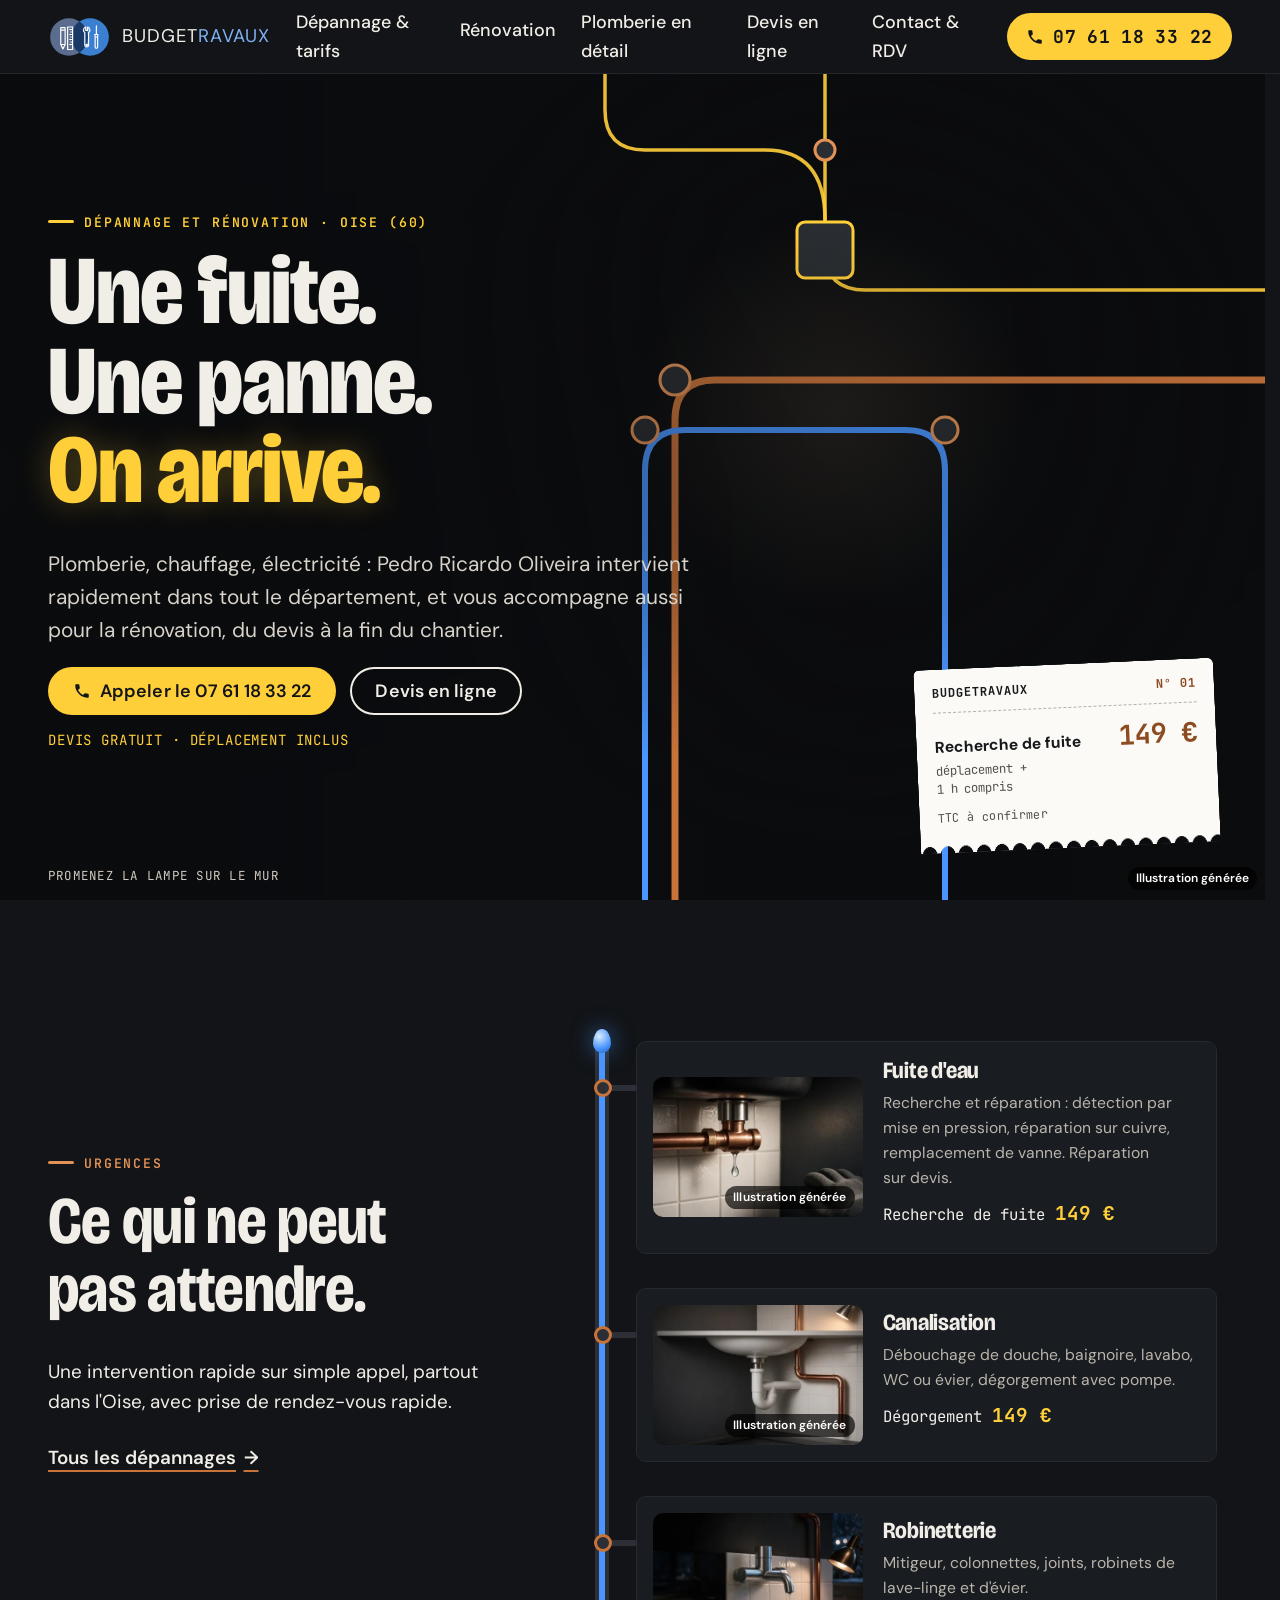
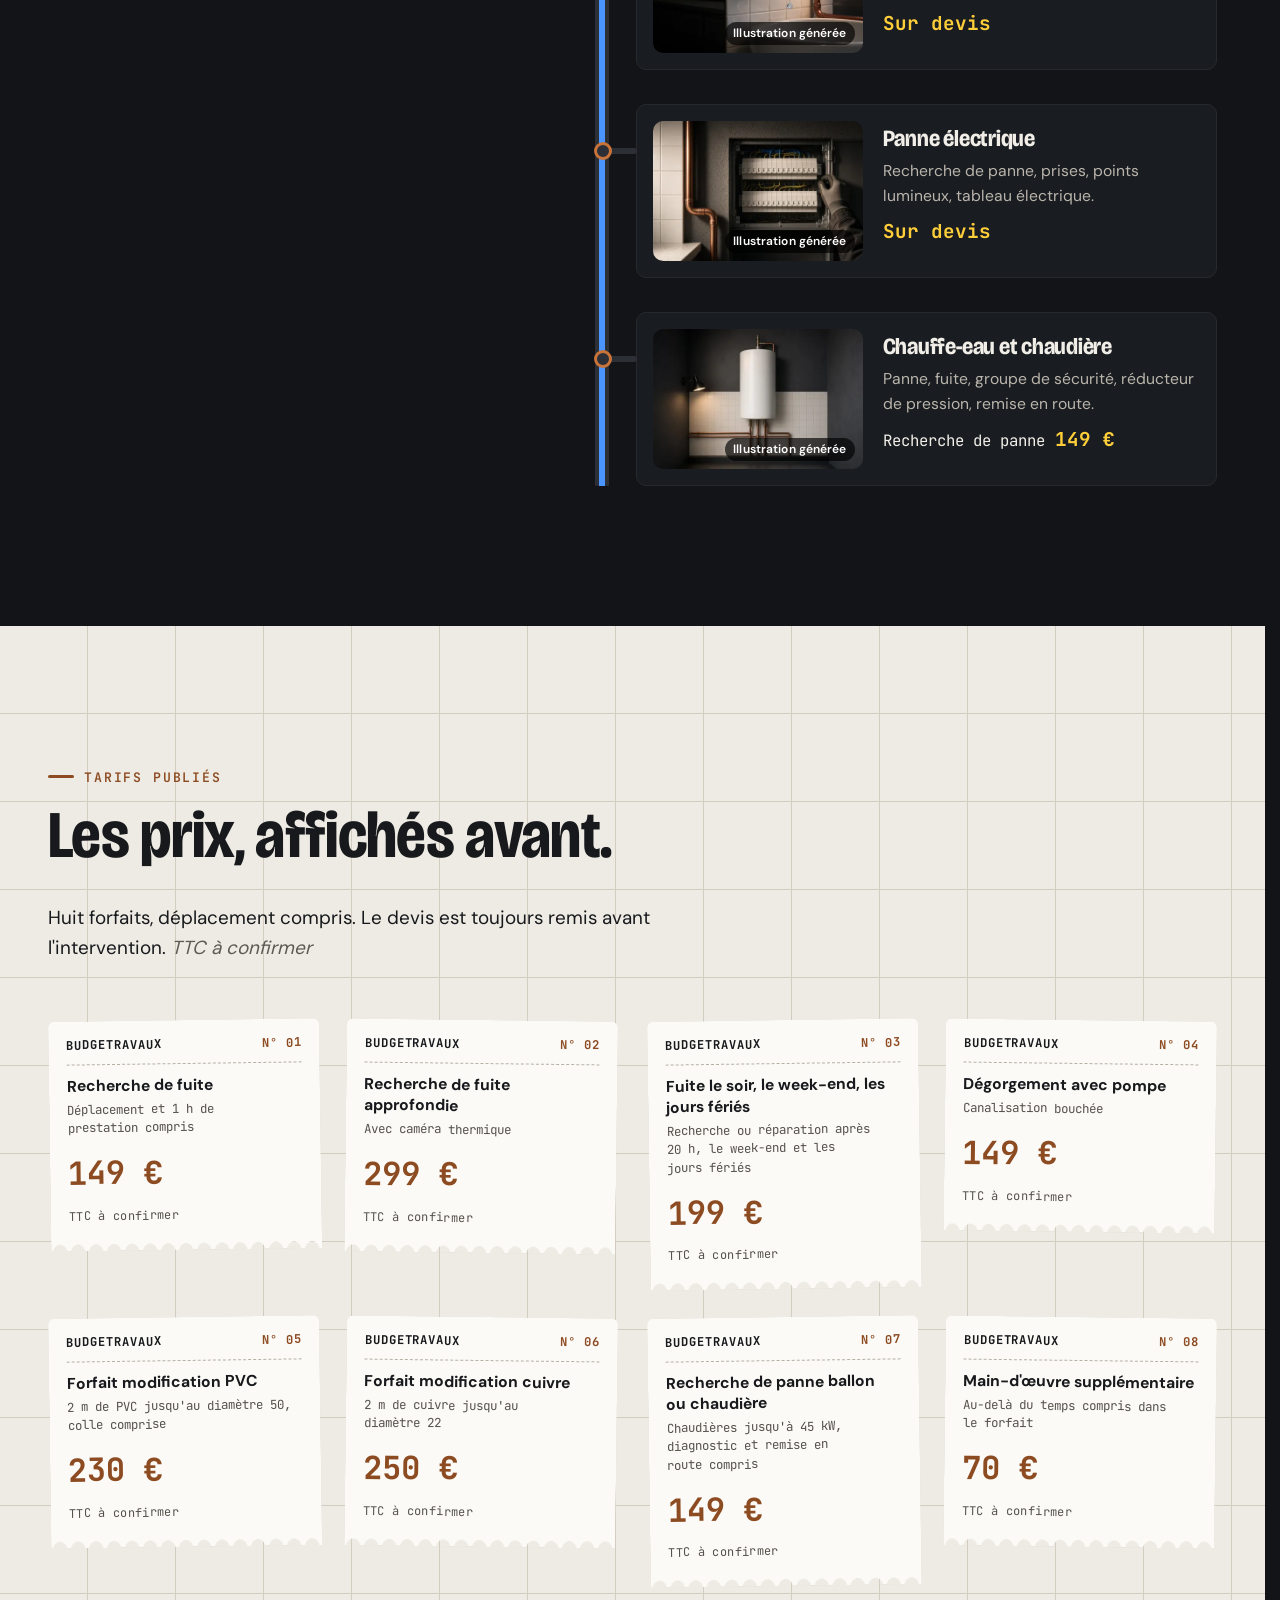
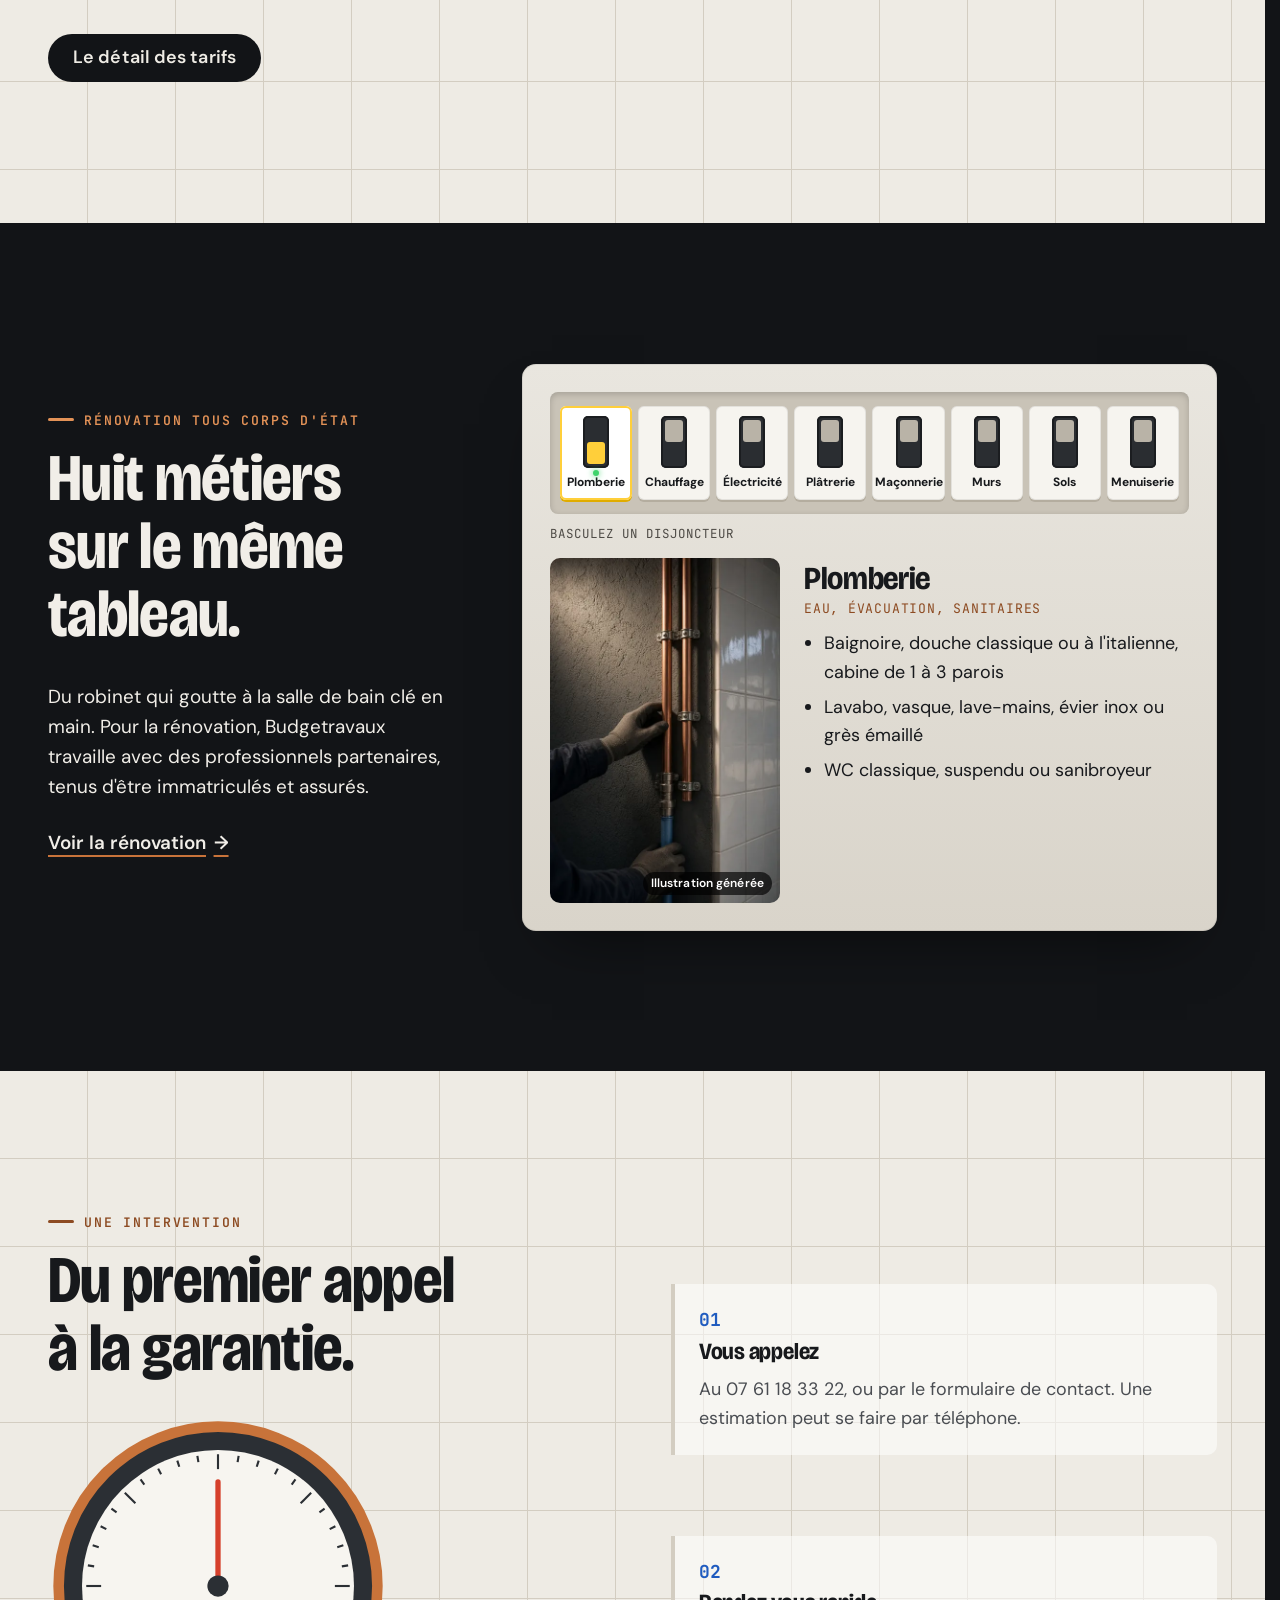
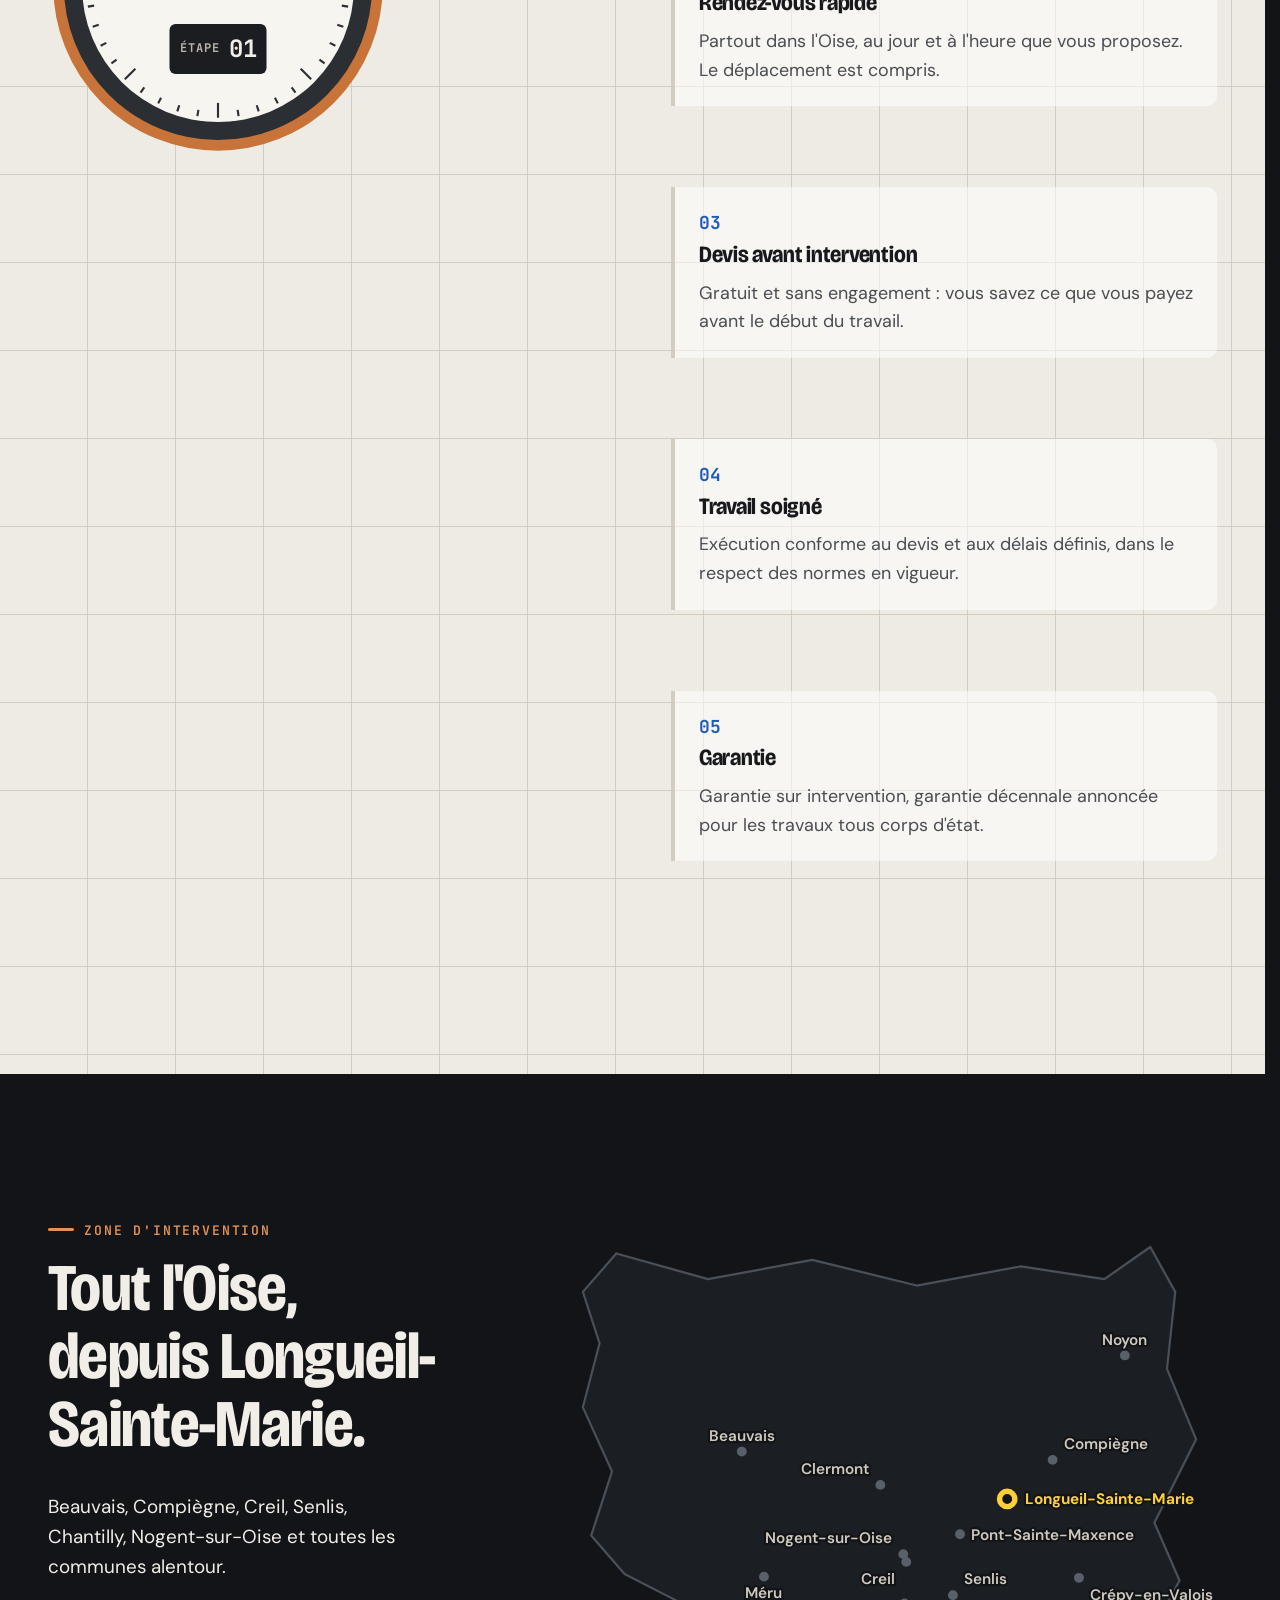
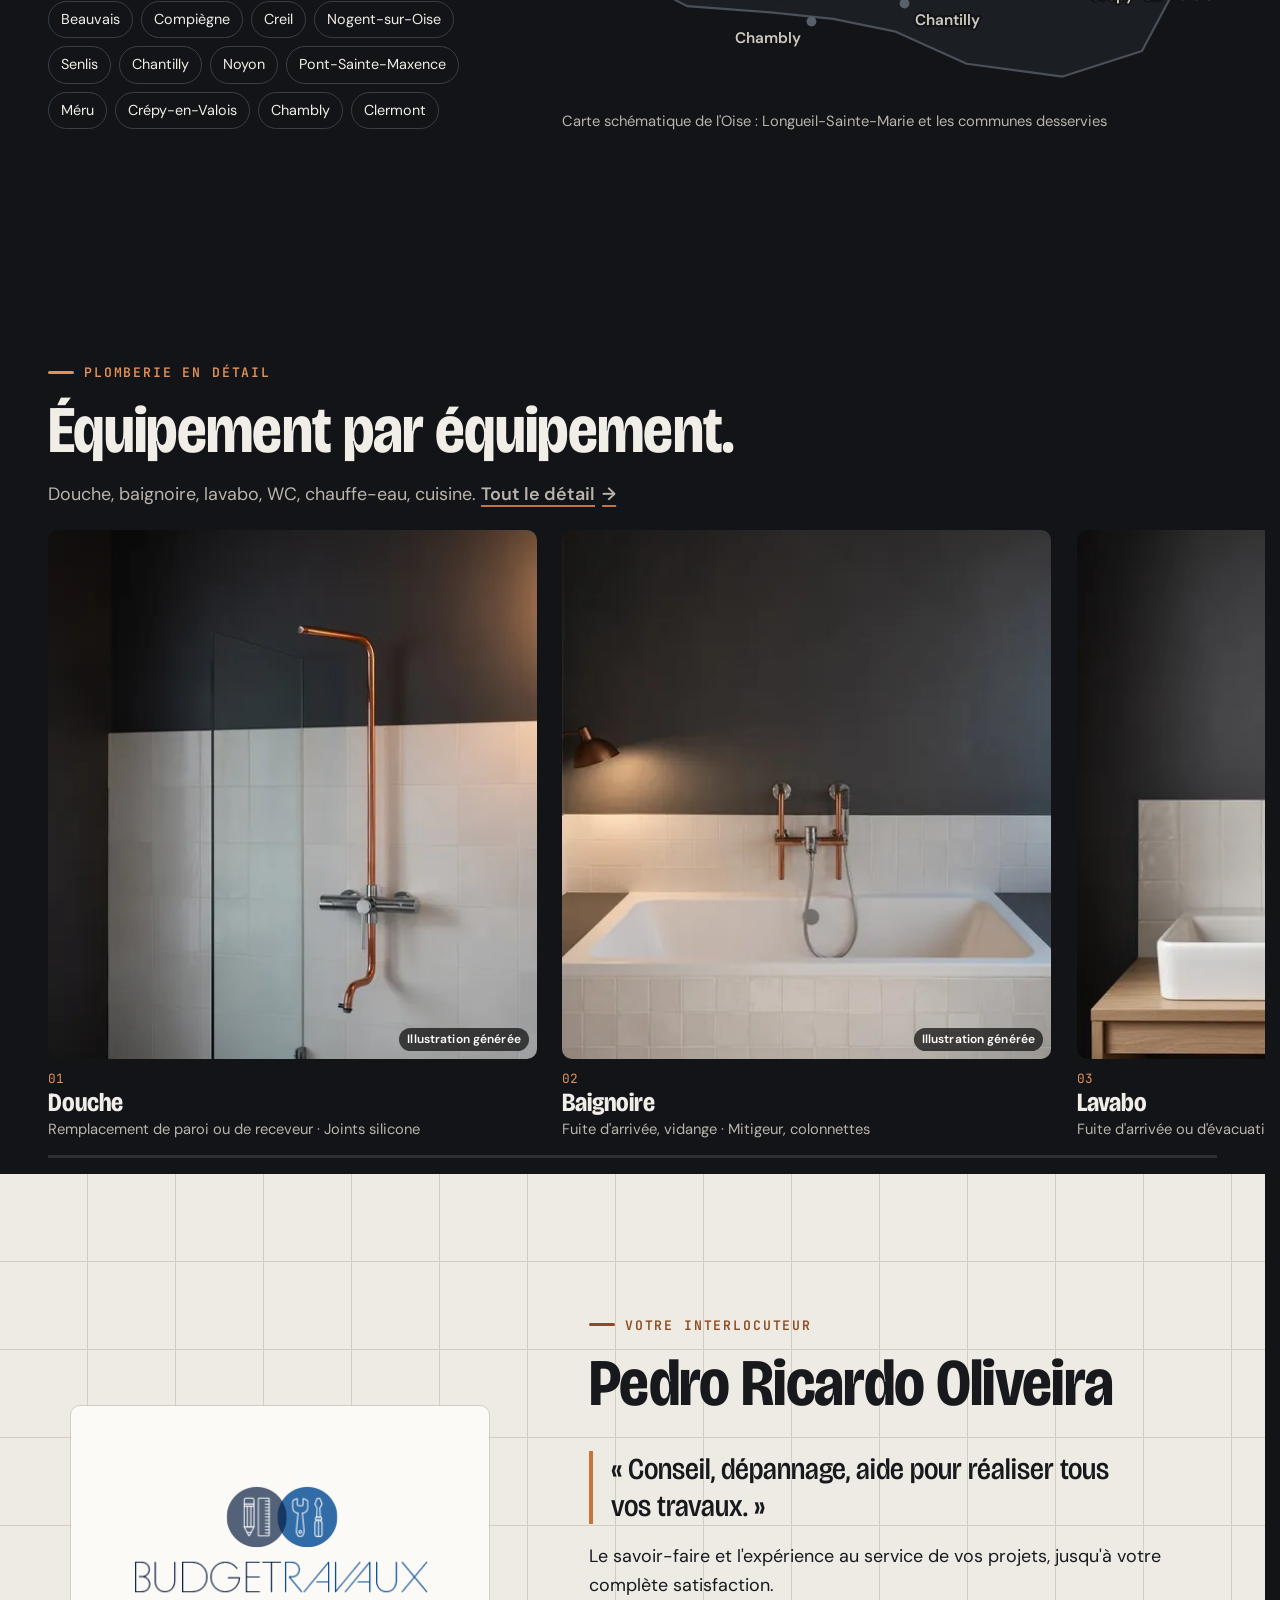
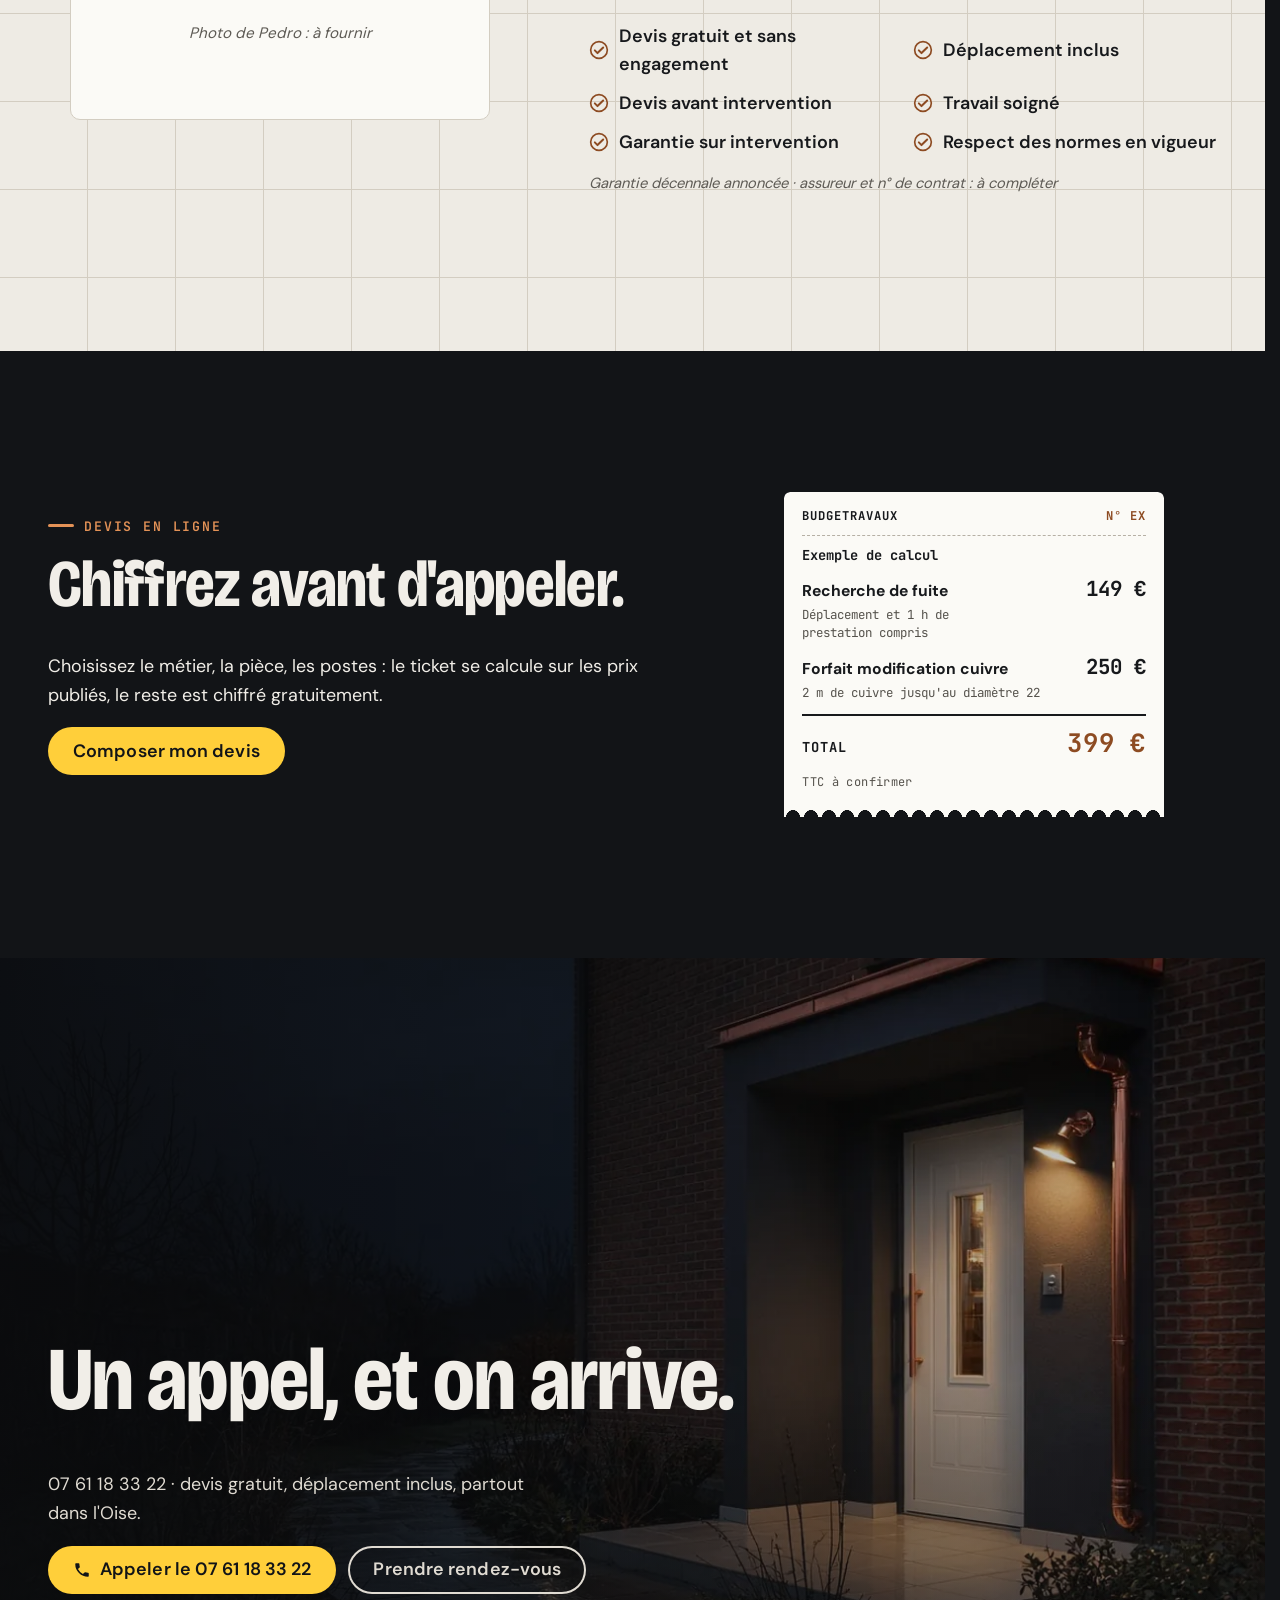
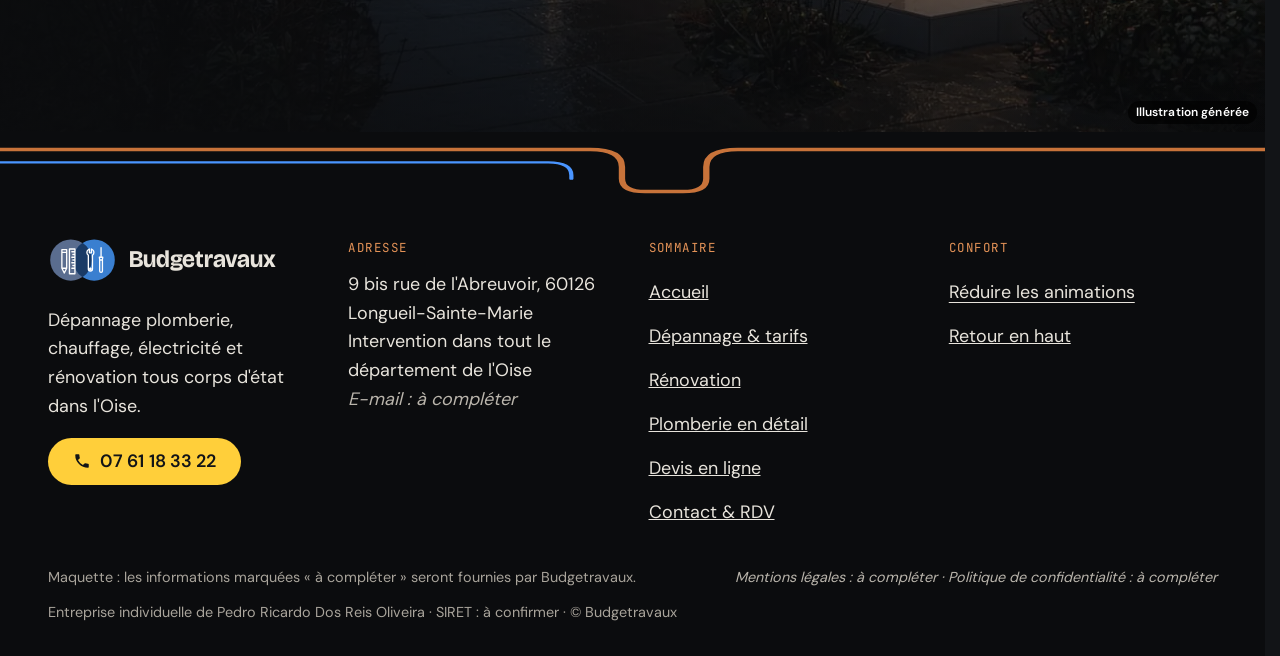
==== index.html @ 5d96eff1 "Maquette v1 Co-Authored-By: Claude Opus 5.5 <noreply@anthropic.com>  Claude-Session: https://claude." ====
<!doctype html>
<html lang="fr" data-v="1" data-curseur>
<head>
<meta charset="utf-8">
<meta name="viewport" content="width=device-width, initial-scale=1, viewport-fit=cover">
<title>Budgetravaux : dépannage plomberie et rénovation dans l&#39;Oise (60)</title>
<meta name="description" content="Fuite, panne, rénovation : Pedro Ricardo Oliveira intervient dans tout l&#39;Oise. Forfaits affichés, devis gratuit, déplacement inclus. 07 61 18 33 22.">
<meta name="robots" content="noindex, nofollow">
<link rel="canonical" href="https://budgetravaux-maquette.vercel.app/">
<style>:root{--fond:#121417;--texte:#f1eee8;--voile-fond:#0b0c0e;--ouverture-fond:#0b0c0e;--menu-fond:#121417}:root { --entete-h: 72px; --barres-h: 0px; } html { background: var(--fond); color: var(--texte); scrollbar-gutter: stable; } body { margin: 0; background: var(--fond); } html.js:not(.calme):not(.secours):not([data-arrivee="retour"]) [data-anime] { opacity: 0; } html.js:not(.calme):not(.secours):not([data-arrivee="retour"]) [data-anime].vu { opacity: 1; } [data-voile] { position: fixed; inset: 0; z-index: 900; background: var(--voile-fond); transform: translateY(100%); visibility: hidden; pointer-events: none; } html[data-arrivee="voile"]:not(.voile-leve):not(.calme):not(.secours) [data-voile] { transform: none; visibility: visible; } html.calme [data-voile], html.secours [data-voile] { visibility: hidden !important; } .ouverture-panneau { position: fixed; inset: 0; z-index: 850; display: none; place-content: center; justify-items: center; background: var(--ouverture-fond, var(--voile-fond)); color: var(--fond); text-align: center; } html.js[data-arrivee="intro"]:not(.calme):not(.secours):not(.intro-finie) .ouverture-panneau { display: grid; } html.defilement-bloque, html.defilement-bloque body, html.js[data-arrivee="intro"]:not(.calme):not(.secours):not(.intro-finie), html.js[data-arrivee="intro"]:not(.calme):not(.secours):not(.intro-finie) body, html[data-arrivee="voile"]:not(.voile-leve):not(.calme):not(.secours), html[data-arrivee="voile"]:not(.voile-leve):not(.calme):not(.secours) body { overflow: hidden; } html.js[data-arrivee="intro"]:not(.calme):not(.secours):not(.intro-finie) { background-color: var(--ouverture-fond, var(--voile-fond)); } html[data-arrivee="voile"]:not(.voile-leve):not(.calme):not(.secours) { background-color: var(--voile-fond); }</style>
<script>(function () {
var d = document.documentElement, ss = null, ls = null;
try { ss = window.sessionStorage; ls = window.localStorage; } catch (e) {}
d.classList.add('js');
var calme = false;
try { calme = !!ls && ls.getItem('socle:calme') === 'oui'; } catch (e) {}
if (!calme && window.matchMedia && matchMedia('(prefers-reduced-motion: reduce)').matches) calme = true;
if (calme) d.classList.add('calme');
var nav = performance.getEntriesByType ? performance.getEntriesByType('navigation')[0] : null;
var type = nav ? nav.type : 'navigate';
var depart = null;
try { depart = JSON.parse(ss.getItem('socle:depart') || 'null'); ss.removeItem('socle:depart'); } catch (e) {}
if (depart && !(Date.now() - depart.t < 15000)) depart = null;
var retourSection = false;
try { retourSection = !!ss.getItem('socle:calme-retour'); } catch (e) {}
var mode = type === 'back_forward' || retourSection ? 'retour' : type === 'reload' ? 'intro' : depart ? 'voile' : 'intro';
d.setAttribute('data-arrivee', mode);
if (mode === 'voile' && depart.couleur) d.style.setProperty('--voile-fond', depart.couleur);
if (type === 'reload' && 'scrollRestoration' in history) {
if (!retourSection) history.scrollRestoration = 'manual';
}
try {
var choisie = ls && ls.getItem('socle:langue');
var langue = (d.lang || '').slice(0, 2);
if (choisie && choisie !== langue && type === 'navigate' && !depart) {
var alt = document.querySelector('link[rel="alternate"][hreflang="' + choisie + '"]');
if (alt) location.replace(new URL(alt.href).pathname + location.search + location.hash);
}
} catch (e) {}
setTimeout(function () { if (!d.classList.contains('demarre')) d.classList.add('secours'); }, 2000);
})();</script>
<link rel="preload" href="/assets/polices/bricolage.woff2" as="font" type="font/woff2" crossorigin>
<link rel="preload" href="/assets/polices/dm-sans.woff2" as="font" type="font/woff2" crossorigin>
<link rel="stylesheet" href="/assets/css/socle.css?v=1">
<link rel="stylesheet" href="/assets/css/site.css?v=1">
<link rel="modulepreload" href="/assets/js/site.js?v=1">
<link rel="modulepreload" href="/assets/js/socle/index.js?v=1">
<script src="/assets/vendor/gsap.min.js" defer></script>
<script src="/assets/vendor/ScrollTrigger.min.js" defer></script>
<script src="/assets/vendor/SplitText.min.js" defer></script>
<script type="module" src="/assets/js/site.js?v=1"></script>
<meta name="theme-color" content="#121417">
<link rel="icon" href="/assets/images/favicon.svg" type="image/svg+xml">
<link rel="apple-touch-icon" href="/assets/images/apple-touch-icon.png">
<meta property="og:type" content="website">
<meta property="og:site_name" content="Budgetravaux">
<meta property="og:locale" content="fr_FR">
<meta property="og:title" content="Budgetravaux : dépannage plomberie et rénovation dans l&#39;Oise (60)">
<meta property="og:description" content="Fuite, panne, rénovation : Pedro Ricardo Oliveira intervient dans tout l&#39;Oise. Forfaits affichés, devis gratuit, déplacement inclus. 07 61 18 33 22.">
<meta property="og:url" content="https://budgetravaux-maquette.vercel.app/">
<meta property="og:image" content="https://budgetravaux-maquette.vercel.app/assets/partage/accueil-fr.jpg">
<meta property="og:image:width" content="1200">
<meta property="og:image:height" content="630">
<meta property="og:image:alt" content="Budgetravaux : une fuite, une panne, on arrive. Oise (60).">
<meta name="twitter:card" content="summary_large_image">
<script type="application/ld+json">{"@context":"https://schema.org","@type":"Plumber","name":"Budgetravaux","url":"https://budgetravaux-maquette.vercel.app/","telephone":"+33761183322","founder":{"@type":"Person","name":"Pedro Ricardo Dos Reis Oliveira"},"address":{"@type":"PostalAddress","streetAddress":"9 bis rue de l'Abreuvoir","postalCode":"60126","addressLocality":"Longueil-Sainte-Marie","addressCountry":"FR"},"areaServed":{"@type":"AdministrativeArea","name":"Oise (60)"},"description":"Dépannage plomberie, chauffage et électricité, rénovation tous corps d'état dans l'Oise. Devis gratuit, déplacement inclus."}</script>
</head>
<body id="haut">
<div data-voile aria-hidden="true"><div class="voile-contenu"><img src="/assets/images/logo-clair.svg" alt="" width="88" height="56"><span data-voile-libelle>Accueil</span></div></div>
<div class="ouverture-panneau" data-ouverture aria-hidden="true">
  <div class="ouverture-faisceau"></div>
  <img class="ouverture-logo" src="/assets/images/logo-clair.svg" alt="" width="113" height="72">
  <p class="ouverture-nom">Budgetravaux</p>
  <p class="ouverture-ligne">Dépannage et rénovation · Oise (60)</p>
</div>
<a class="evitement" href="#contenu">Aller au contenu</a>
<header data-entete>
  <div class="entete-rangee">
    <a class="entete-logo" href="/" data-libelle="Accueil" aria-current="page">
      <img src="/assets/images/logo-clair.svg" alt="" width="63" height="40"><span><span class="logo-b">Budget</span><span class="logo-r">ravaux</span></span>
    </a>
    <nav data-nav aria-label="Navigation principale">
      <ul><li><a href="/depannage" data-libelle="Dépannage &amp; tarifs">Dépannage &amp; tarifs</a></li><li><a href="/renovation" data-libelle="Rénovation">Rénovation</a></li><li><a href="/plomberie" data-libelle="Plomberie en détail">Plomberie en détail</a></li><li><a href="/devis-en-ligne" data-libelle="Devis en ligne">Devis en ligne</a></li><li><a href="/contact" data-libelle="Contact &amp; RDV">Contact &amp; RDV</a></li></ul>
    </nav>
    <div class="entete-actions">
      <a class="bouton bouton--appel" href="tel:+33761183322" aria-label="Appeler le 07 61 18 33 22"><svg class="icone" viewBox="0 0 24 24" width="18" height="18" aria-hidden="true"><path d="M6.6 10.8a15.1 15.1 0 0 0 6.6 6.6l2.2-2.2a1 1 0 0 1 1-.25 11.4 11.4 0 0 0 3.6.57 1 1 0 0 1 1 1V20a1 1 0 0 1-1 1A17 17 0 0 1 3 4a1 1 0 0 1 1-1h3.5a1 1 0 0 1 1 1c0 1.25.2 2.45.57 3.57a1 1 0 0 1-.25 1L6.6 10.8z" fill="currentColor"/></svg><span>07 61 18 33 22</span></a>
      <button type="button" data-menu-bouton aria-controls="menu" aria-expanded="false" data-libelle-ouvrir="Menu" data-libelle-fermer="Fermer"><span data-libelle-bouton>Menu</span></button>
    </div>
  </div>
</header>
<div id="menu" data-menu role="dialog" aria-modal="true" aria-label="Menu">
  <ul><li style="--i:0"><a href="/" class="menu-lien" data-libelle="Accueil" aria-current="page">Accueil</a></li><li style="--i:1"><a href="/depannage" class="menu-lien" data-libelle="Dépannage &amp; tarifs">Dépannage &amp; tarifs</a></li><li style="--i:2"><a href="/renovation" class="menu-lien" data-libelle="Rénovation">Rénovation</a></li><li style="--i:3"><a href="/plomberie" class="menu-lien" data-libelle="Plomberie en détail">Plomberie en détail</a></li><li style="--i:4"><a href="/devis-en-ligne" class="menu-lien" data-libelle="Devis en ligne">Devis en ligne</a></li><li style="--i:5"><a href="/contact" class="menu-lien" data-libelle="Contact &amp; RDV">Contact &amp; RDV</a></li></ul>
  <p class="menu-actions"><a class="bouton bouton--appel" href="tel:+33761183322"><svg class="icone" viewBox="0 0 24 24" width="18" height="18" aria-hidden="true"><path d="M6.6 10.8a15.1 15.1 0 0 0 6.6 6.6l2.2-2.2a1 1 0 0 1 1-.25 11.4 11.4 0 0 0 3.6.57 1 1 0 0 1 1 1V20a1 1 0 0 1-1 1A17 17 0 0 1 3 4a1 1 0 0 1 1-1h3.5a1 1 0 0 1 1 1c0 1.25.2 2.45.57 3.57a1 1 0 0 1-.25 1L6.6 10.8z" fill="currentColor"/></svg>Appeler le 07 61 18 33 22</a> <a href="/devis-en-ligne" class="bouton bouton--contour" data-libelle="Devis en ligne">Devis en ligne</a></p>
  <p><button type="button" class="lien" data-calme-bascule data-libelle-reduire="Réduire les animations" data-libelle-retablir="Rétablir les animations" data-libelle-systeme="Animations réduites par le réglage de votre appareil"><span data-libelle-bouton>Réduire les animations</span></button></p>
</div>
<main id="contenu" tabindex="-1">
<section class="hero-mur" id="debut" data-section>
  <div class="hero-scene" data-effet="lampe" data-souris>
    <figure class="media hero-photo" data-grok style="--cadrage:50% 50%">
  <picture><source media="(max-width: 760px) and (orientation: portrait)" srcset="/assets/images/grok/accueil-ouverture-mobile-640.webp 640w, /assets/images/grok/accueil-ouverture-mobile-960.webp 960w" sizes="100vw">
    <img src="/assets/images/grok/accueil-ouverture-1280.webp" srcset="/assets/images/grok/accueil-ouverture-640.webp 640w, /assets/images/grok/accueil-ouverture-1280.webp 1280w, /assets/images/grok/accueil-ouverture-1600.webp 1600w" sizes="100vw" alt="Mur carrelé d&#39;une salle de bain dans la pénombre" width="1280" height="720" fetchpriority="high" loading="eager" decoding="async">
  </picture><figcaption class="mention-ia">Illustration générée</figcaption>
</figure>
    <canvas class="hero-lampe" aria-hidden="true" data-audit-ignorer></canvas>
    <svg class="hero-reseau" viewBox="0 0 1600 900" preserveAspectRatio="xMaxYMid slice" aria-hidden="true" data-audit-ignorer>
  <path class="tube tube--cuivre" d="M1010 960 V420 Q1010 380 1050 380 H1640" data-trace="cuivre" data-largeur="22"/><path class="tube tube--eau" d="M1280 960 V470 Q1280 430 1240 430 H1020 Q980 430 980 470 V960" data-trace="eau" data-largeur="18"/><path class="tube tube--gaine" d="M1160 -40 V250 Q1160 290 1200 290 H1640" data-trace="gaine" data-largeur="12"/><path class="tube tube--gaine2" d="M1160 220 Q1160 150 1100 150 H980 Q940 150 940 110 V-40" data-trace="gaine2" data-largeur="9"/>
  <g class="raccords"><circle cx="1010" cy="380" r="15"/><circle cx="1280" cy="430" r="13"/><circle cx="980" cy="430" r="13"/><circle cx="1160" cy="150" r="10"/><rect x="1132" y="222" width="56" height="56" rx="8"/></g>
  <circle class="hero-goutte" cx="0" cy="0" r="9"/>
</svg>
    <div class="hero-nuit" aria-hidden="true" data-superpose></div>
  </div>
  <div class="hero-texte conteneur">
    <p class="surtitre hero-surtitre" data-anime="gsap">Dépannage et rénovation · Oise (60)</p>
    <h1 class="hero-titre" data-superpose><span class="hero-mot" data-anime="gsap">Une fuite.</span> <span class="hero-mot" data-anime="gsap">Une panne.</span> <span class="hero-mot hero-mot--lumiere" data-anime="gsap">On arrive.</span></h1>
    <p class="hero-intro" data-anime="gsap">Plomberie, chauffage, électricité : Pedro Ricardo Oliveira intervient rapidement dans tout le département, et vous accompagne aussi pour la rénovation, du devis à la fin du chantier.</p>
    <p class="hero-actions" data-anime="gsap">
      <a class="bouton bouton--appel" href="tel:+33761183322" data-action-principale data-survol="magnetique"><svg class="icone" viewBox="0 0 24 24" width="18" height="18" aria-hidden="true"><path d="M6.6 10.8a15.1 15.1 0 0 0 6.6 6.6l2.2-2.2a1 1 0 0 1 1-.25 11.4 11.4 0 0 0 3.6.57 1 1 0 0 1 1 1V20a1 1 0 0 1-1 1A17 17 0 0 1 3 4a1 1 0 0 1 1-1h3.5a1 1 0 0 1 1 1c0 1.25.2 2.45.57 3.57a1 1 0 0 1-.25 1L6.6 10.8z" fill="currentColor"/></svg>Appeler le 07 61 18 33 22</a>
      <a href="/devis-en-ligne" class="bouton bouton--contour" data-libelle="Devis en ligne" data-survol="magnetique">Devis en ligne</a>
    </p>
    <p class="hero-info" data-info-cle data-anime="gsap">Devis gratuit · Déplacement inclus</p>
  </div>
  <div class="hero-ticket-place" data-anime="gsap" data-superpose>
    <div class="ticket ticket--hero">
  <div class="ticket-tete"><span class="ticket-marque">Budgetravaux</span><span class="ticket-num">N° 01</span></div>
  <ul class="ticket-lignes" role="list"><li class="ticket-ligne">
    <span class="ticket-l-texte"><span class="ticket-l-titre">Recherche de fuite</span><span class="ticket-l-detail">déplacement + 1 h compris</span></span>
    <span class="ticket-prix" data-prix><span data-compteur="149">149</span> €</span>
  </li></ul>
  <p class="ticket-pied">TTC à confirmer</p>
</div>
  </div>
  <p class="hero-indice" aria-hidden="true"><span class="indice-souris">Promenez la lampe sur le mur</span><span class="indice-doigt">Touchez le mur pour l&#39;éclairer</span></p>
</section>
<section class="urgences sombre" id="urgences">
  <div class="conteneur urgences-grille">
    <header class="tete-section">
      <p class="surtitre" data-anime>Urgences</p>
      <h2 data-anime="lignes">Ce qui ne peut pas attendre.</h2>
      <p data-anime>Une intervention rapide sur simple appel, partout dans l&#39;Oise, avec prise de rendez-vous rapide.</p>
      <p data-anime><a href="/depannage" class="lien-fleche" data-libelle="Dépannage &amp; tarifs">Tous les dépannages</a></p>
    </header>
    <div class="urgences-reseau">
      <svg class="reseau-colonne" viewBox="0 0 60 1000" preserveAspectRatio="none" aria-hidden="true" data-effet="reseau" data-audit-ignorer>
        <path class="reseau-tube" d="M30 0 V1000" />
        <path class="reseau-eau" d="M30 0 V1000" />
      </svg>
      <span class="reseau-goutte" aria-hidden="true" data-audit-ignorer></span>
      <ol class="urgences-liste" role="list">
        <li class="urgence" data-raccord="0">
          <span class="raccord" aria-hidden="true"></span>
          <figure class="media urgence-media" data-grok data-fx="zoom" style="--cadrage:50% 50%">
  <picture>
    <img src="/assets/images/grok/urgence-fuite-800.webp" srcset="/assets/images/grok/urgence-fuite-480.webp 480w, /assets/images/grok/urgence-fuite-640.webp 640w, /assets/images/grok/urgence-fuite-800.webp 800w" sizes="(max-width: 760px) 40vw, 220px" alt="" width="800" height="534" loading="lazy" decoding="async">
  </picture><figcaption class="mention-ia">Illustration générée</figcaption>
</figure>
          <div class="urgence-texte">
            <h3>Fuite d&#39;eau</h3>
            <p>Recherche et réparation : détection par mise en pression, réparation sur cuivre, remplacement de vanne. Réparation sur devis.</p>
            <p class="urgence-prix"><span>Recherche de fuite</span><strong data-prix>149 €</strong></p>
          </div>
        </li><li class="urgence" data-raccord="1">
          <span class="raccord" aria-hidden="true"></span>
          <figure class="media urgence-media" data-grok data-fx="zoom" style="--cadrage:50% 50%">
  <picture>
    <img src="/assets/images/grok/urgence-canalisation-800.webp" srcset="/assets/images/grok/urgence-canalisation-480.webp 480w, /assets/images/grok/urgence-canalisation-640.webp 640w, /assets/images/grok/urgence-canalisation-800.webp 800w" sizes="(max-width: 760px) 40vw, 220px" alt="" width="800" height="534" loading="lazy" decoding="async">
  </picture><figcaption class="mention-ia">Illustration générée</figcaption>
</figure>
          <div class="urgence-texte">
            <h3>Canalisation</h3>
            <p>Débouchage de douche, baignoire, lavabo, WC ou évier, dégorgement avec pompe.</p>
            <p class="urgence-prix"><span>Dégorgement</span><strong data-prix>149 €</strong></p>
          </div>
        </li><li class="urgence" data-raccord="2">
          <span class="raccord" aria-hidden="true"></span>
          <figure class="media urgence-media" data-grok data-fx="zoom" style="--cadrage:50% 50%">
  <picture>
    <img src="/assets/images/grok/urgence-robinet-800.webp" srcset="/assets/images/grok/urgence-robinet-480.webp 480w, /assets/images/grok/urgence-robinet-640.webp 640w, /assets/images/grok/urgence-robinet-800.webp 800w" sizes="(max-width: 760px) 40vw, 220px" alt="" width="800" height="534" loading="lazy" decoding="async">
  </picture><figcaption class="mention-ia">Illustration générée</figcaption>
</figure>
          <div class="urgence-texte">
            <h3>Robinetterie</h3>
            <p>Mitigeur, colonnettes, joints, robinets de lave-linge et d&#39;évier.</p>
            <p class="urgence-prix"><strong>Sur devis</strong></p>
          </div>
        </li><li class="urgence" data-raccord="3">
          <span class="raccord" aria-hidden="true"></span>
          <figure class="media urgence-media" data-grok data-fx="zoom" style="--cadrage:50% 50%">
  <picture>
    <img src="/assets/images/grok/urgence-electricite-800.webp" srcset="/assets/images/grok/urgence-electricite-480.webp 480w, /assets/images/grok/urgence-electricite-640.webp 640w, /assets/images/grok/urgence-electricite-800.webp 800w" sizes="(max-width: 760px) 40vw, 220px" alt="" width="800" height="534" loading="lazy" decoding="async">
  </picture><figcaption class="mention-ia">Illustration générée</figcaption>
</figure>
          <div class="urgence-texte">
            <h3>Panne électrique</h3>
            <p>Recherche de panne, prises, points lumineux, tableau électrique.</p>
            <p class="urgence-prix"><strong>Sur devis</strong></p>
          </div>
        </li><li class="urgence" data-raccord="4">
          <span class="raccord" aria-hidden="true"></span>
          <figure class="media urgence-media" data-grok data-fx="zoom" style="--cadrage:50% 50%">
  <picture>
    <img src="/assets/images/grok/urgence-chauffe-eau-800.webp" srcset="/assets/images/grok/urgence-chauffe-eau-480.webp 480w, /assets/images/grok/urgence-chauffe-eau-640.webp 640w, /assets/images/grok/urgence-chauffe-eau-800.webp 800w" sizes="(max-width: 760px) 40vw, 220px" alt="" width="800" height="534" loading="lazy" decoding="async">
  </picture><figcaption class="mention-ia">Illustration générée</figcaption>
</figure>
          <div class="urgence-texte">
            <h3>Chauffe-eau et chaudière</h3>
            <p>Panne, fuite, groupe de sécurité, réducteur de pression, remise en route.</p>
            <p class="urgence-prix"><span>Recherche de panne</span><strong data-prix>149 €</strong></p>
          </div>
        </li>
      </ol>
    </div>
  </div>
</section>
<section class="forfaits clair" id="forfaits">
  <div class="conteneur">
    <header class="tete-section tete-section--large">
      <p class="surtitre" data-anime>Tarifs publiés</p>
      <h2 data-anime="lignes">Les prix, affichés avant.</h2>
      <p data-anime>Huit forfaits, déplacement compris. Le devis est toujours remis avant l&#39;intervention. <span class="a-completer">TTC à confirmer</span></p>
    </header>
    <ul class="tickets" role="list" data-effet="ticket" data-visuel>
      <li><div class="ticket ticket--grille" data-imprime>
  <div class="ticket-tete"><span class="ticket-marque">Budgetravaux</span><span class="ticket-num">N° 01</span></div>
  <ul class="ticket-lignes" role="list"><li class="ticket-ligne">
    <span class="ticket-l-texte"><span class="ticket-l-titre">Recherche de fuite</span><span class="ticket-l-detail">Déplacement et 1 h de prestation compris</span></span>
    <span class="ticket-prix" data-prix><span data-compteur="149">149</span> €</span>
  </li></ul>
  <p class="ticket-pied">TTC à confirmer</p>
</div></li><li><div class="ticket ticket--grille" data-imprime>
  <div class="ticket-tete"><span class="ticket-marque">Budgetravaux</span><span class="ticket-num">N° 02</span></div>
  <ul class="ticket-lignes" role="list"><li class="ticket-ligne">
    <span class="ticket-l-texte"><span class="ticket-l-titre">Recherche de fuite approfondie</span><span class="ticket-l-detail">Avec caméra thermique</span></span>
    <span class="ticket-prix" data-prix><span data-compteur="299">299</span> €</span>
  </li></ul>
  <p class="ticket-pied">TTC à confirmer</p>
</div></li><li><div class="ticket ticket--grille" data-imprime>
  <div class="ticket-tete"><span class="ticket-marque">Budgetravaux</span><span class="ticket-num">N° 03</span></div>
  <ul class="ticket-lignes" role="list"><li class="ticket-ligne">
    <span class="ticket-l-texte"><span class="ticket-l-titre">Fuite le soir, le week-end, les jours fériés</span><span class="ticket-l-detail">Recherche ou réparation après 20 h, le week-end et les jours fériés</span></span>
    <span class="ticket-prix" data-prix><span data-compteur="199">199</span> €</span>
  </li></ul>
  <p class="ticket-pied">TTC à confirmer</p>
</div></li><li><div class="ticket ticket--grille" data-imprime>
  <div class="ticket-tete"><span class="ticket-marque">Budgetravaux</span><span class="ticket-num">N° 04</span></div>
  <ul class="ticket-lignes" role="list"><li class="ticket-ligne">
    <span class="ticket-l-texte"><span class="ticket-l-titre">Dégorgement avec pompe</span><span class="ticket-l-detail">Canalisation bouchée</span></span>
    <span class="ticket-prix" data-prix><span data-compteur="149">149</span> €</span>
  </li></ul>
  <p class="ticket-pied">TTC à confirmer</p>
</div></li><li><div class="ticket ticket--grille" data-imprime>
  <div class="ticket-tete"><span class="ticket-marque">Budgetravaux</span><span class="ticket-num">N° 05</span></div>
  <ul class="ticket-lignes" role="list"><li class="ticket-ligne">
    <span class="ticket-l-texte"><span class="ticket-l-titre">Forfait modification PVC</span><span class="ticket-l-detail">2 m de PVC jusqu&#39;au diamètre 50, colle comprise</span></span>
    <span class="ticket-prix" data-prix><span data-compteur="230">230</span> €</span>
  </li></ul>
  <p class="ticket-pied">TTC à confirmer</p>
</div></li><li><div class="ticket ticket--grille" data-imprime>
  <div class="ticket-tete"><span class="ticket-marque">Budgetravaux</span><span class="ticket-num">N° 06</span></div>
  <ul class="ticket-lignes" role="list"><li class="ticket-ligne">
    <span class="ticket-l-texte"><span class="ticket-l-titre">Forfait modification cuivre</span><span class="ticket-l-detail">2 m de cuivre jusqu&#39;au diamètre 22</span></span>
    <span class="ticket-prix" data-prix><span data-compteur="250">250</span> €</span>
  </li></ul>
  <p class="ticket-pied">TTC à confirmer</p>
</div></li><li><div class="ticket ticket--grille" data-imprime>
  <div class="ticket-tete"><span class="ticket-marque">Budgetravaux</span><span class="ticket-num">N° 07</span></div>
  <ul class="ticket-lignes" role="list"><li class="ticket-ligne">
    <span class="ticket-l-texte"><span class="ticket-l-titre">Recherche de panne ballon ou chaudière</span><span class="ticket-l-detail">Chaudières jusqu&#39;à 45 kW, diagnostic et remise en route compris</span></span>
    <span class="ticket-prix" data-prix><span data-compteur="149">149</span> €</span>
  </li></ul>
  <p class="ticket-pied">TTC à confirmer</p>
</div></li><li><div class="ticket ticket--grille" data-imprime>
  <div class="ticket-tete"><span class="ticket-marque">Budgetravaux</span><span class="ticket-num">N° 08</span></div>
  <ul class="ticket-lignes" role="list"><li class="ticket-ligne">
    <span class="ticket-l-texte"><span class="ticket-l-titre">Main-d&#39;œuvre supplémentaire</span><span class="ticket-l-detail">Au-delà du temps compris dans le forfait</span></span>
    <span class="ticket-prix" data-prix><span data-compteur="70">70</span> €</span>
  </li></ul>
  <p class="ticket-pied">TTC à confirmer</p>
</div></li>
    </ul>
    <p class="forfaits-suite" data-anime><a href="/depannage#forfaits" class="bouton bouton--sombre" data-libelle="Dépannage &amp; tarifs" data-survol="magnetique">Le détail des tarifs</a></p>
  </div>
</section>
<section class="metiers sombre" id="metiers">
  <div class="conteneur metiers-grille">
    <header class="tete-section">
      <p class="surtitre" data-anime>Rénovation tous corps d&#39;état</p>
      <h2 data-anime="lignes">Huit métiers sur le même tableau.</h2>
      <p data-anime>Du robinet qui goutte à la salle de bain clé en main. Pour la rénovation, Budgetravaux travaille avec des professionnels partenaires, tenus d&#39;être immatriculés et assurés.</p>
      <p data-anime><a href="/renovation" class="lien-fleche" data-libelle="Rénovation">Voir la rénovation</a></p>
    </header>
    <div class="tableau-elec" data-effet="disjoncteurs" data-tableau="accueil" role="group" aria-label="Tableau des corps d&#39;état">
  <div class="tableau-rangee">
    <button type="button" class="disjoncteur" data-metier="plomberie" aria-pressed="true" aria-controls="panneau-accueil">
      <span class="disj-corps"><span class="disj-levier"></span></span>
      <span class="disj-nom">Plomberie</span>
    </button><button type="button" class="disjoncteur" data-metier="chauffage" aria-pressed="false" aria-controls="panneau-accueil">
      <span class="disj-corps"><span class="disj-levier"></span></span>
      <span class="disj-nom">Chauffage</span>
    </button><button type="button" class="disjoncteur" data-metier="electricite" aria-pressed="false" aria-controls="panneau-accueil">
      <span class="disj-corps"><span class="disj-levier"></span></span>
      <span class="disj-nom">Électricité</span>
    </button><button type="button" class="disjoncteur" data-metier="platrerie" aria-pressed="false" aria-controls="panneau-accueil">
      <span class="disj-corps"><span class="disj-levier"></span></span>
      <span class="disj-nom">Plâtrerie</span>
    </button><button type="button" class="disjoncteur" data-metier="maconnerie" aria-pressed="false" aria-controls="panneau-accueil">
      <span class="disj-corps"><span class="disj-levier"></span></span>
      <span class="disj-nom">Maçonnerie</span>
    </button><button type="button" class="disjoncteur" data-metier="murs" aria-pressed="false" aria-controls="panneau-accueil">
      <span class="disj-corps"><span class="disj-levier"></span></span>
      <span class="disj-nom">Murs</span>
    </button><button type="button" class="disjoncteur" data-metier="sols" aria-pressed="false" aria-controls="panneau-accueil">
      <span class="disj-corps"><span class="disj-levier"></span></span>
      <span class="disj-nom">Sols</span>
    </button><button type="button" class="disjoncteur" data-metier="menuiserie" aria-pressed="false" aria-controls="panneau-accueil">
      <span class="disj-corps"><span class="disj-levier"></span></span>
      <span class="disj-nom">Menuiserie</span>
    </button>
  </div>
  <p class="tableau-indice">Basculez un disjoncteur</p>
  <div class="tableau-panneaux" id="panneau-accueil" aria-live="polite">
    <article class="metier-panneau actif" data-panneau="plomberie">
      <figure class="media metier-media" data-grok style="--cadrage:50% 50%">
  <picture>
    <img src="/assets/images/grok/metier-plomberie-784.webp" srcset="/assets/images/grok/metier-plomberie-480.webp 480w, /assets/images/grok/metier-plomberie-640.webp 640w, /assets/images/grok/metier-plomberie-784.webp 784w" sizes="(max-width: 760px) 90vw, 300px" alt="" width="784" height="1175" loading="lazy" decoding="async">
  </picture><figcaption class="mention-ia">Illustration générée</figcaption>
</figure>
      <div>
        <h3>Plomberie</h3>
        <p class="metier-court">Eau, évacuation, sanitaires</p>
        <ul role="list"><li>Baignoire, douche classique ou à l&#39;italienne, cabine de 1 à 3 parois</li><li>Lavabo, vasque, lave-mains, évier inox ou grès émaillé</li><li>WC classique, suspendu ou sanibroyeur</li></ul>
      </div>
    </article><article class="metier-panneau" data-panneau="chauffage" hidden>
      <figure class="media metier-media" data-grok style="--cadrage:50% 50%">
  <picture>
    <img src="/assets/images/grok/metier-chauffage-784.webp" srcset="/assets/images/grok/metier-chauffage-480.webp 480w, /assets/images/grok/metier-chauffage-640.webp 640w, /assets/images/grok/metier-chauffage-784.webp 784w" sizes="(max-width: 760px) 90vw, 300px" alt="" width="784" height="1175" loading="lazy" decoding="async">
  </picture><figcaption class="mention-ia">Illustration générée</figcaption>
</figure>
      <div>
        <h3>Chauffage</h3>
        <p class="metier-court">Chauffe-eau, chaudière, radiateurs</p>
        <ul role="list"><li>Dépannage de chauffe-eau et de chaudière</li><li>Recherche de panne et remise en route, chaudières jusqu&#39;à 45 kW</li><li>Radiateurs : détail à compléter</li></ul>
      </div>
    </article><article class="metier-panneau" data-panneau="electricite" hidden>
      <figure class="media metier-media" data-grok style="--cadrage:50% 50%">
  <picture>
    <img src="/assets/images/grok/metier-electricite-784.webp" srcset="/assets/images/grok/metier-electricite-480.webp 480w, /assets/images/grok/metier-electricite-640.webp 640w, /assets/images/grok/metier-electricite-784.webp 784w" sizes="(max-width: 760px) 90vw, 300px" alt="" width="784" height="1175" loading="lazy" decoding="async">
  </picture><figcaption class="mention-ia">Illustration générée</figcaption>
</figure>
      <div>
        <h3>Électricité</h3>
        <p class="metier-court">Tableau, prises, éclairage</p>
        <ul role="list"><li>Tableau électrique, du studio au 6 pièces avec 2 salles de bain</li><li>Prises 16 A, 20 A et 32 A, prises télévision, téléphone et RJ45</li><li>Points lumineux, interrupteurs, va-et-vient, variateurs</li></ul>
      </div>
    </article><article class="metier-panneau" data-panneau="platrerie" hidden>
      <figure class="media metier-media" data-grok style="--cadrage:50% 50%">
  <picture>
    <img src="/assets/images/grok/metier-platrerie-784.webp" srcset="/assets/images/grok/metier-platrerie-480.webp 480w, /assets/images/grok/metier-platrerie-640.webp 640w, /assets/images/grok/metier-platrerie-784.webp 784w" sizes="(max-width: 760px) 90vw, 300px" alt="" width="784" height="1175" loading="lazy" decoding="async">
  </picture><figcaption class="mention-ia">Illustration générée</figcaption>
</figure>
      <div>
        <h3>Plâtrerie et isolation</h3>
        <p class="metier-court">Cloisons, doublages, faux plafonds</p>
        <ul role="list"><li>Cloisons en carreaux de plâtre 5 ou 7 cm, ou en BA 13, standard ou hydrofuge</li><li>Doublages collés ou sur ossature, laine de roche, de verre ou isolants naturels</li><li>Faux plafonds en plaques ou en dalles 60 × 60</li></ul>
      </div>
    </article><article class="metier-panneau" data-panneau="maconnerie" hidden>
      <figure class="media metier-media" data-grok style="--cadrage:50% 50%">
  <picture>
    <img src="/assets/images/grok/metier-maconnerie-784.webp" srcset="/assets/images/grok/metier-maconnerie-480.webp 480w, /assets/images/grok/metier-maconnerie-640.webp 640w, /assets/images/grok/metier-maconnerie-784.webp 784w" sizes="(max-width: 760px) 90vw, 300px" alt="" width="784" height="1175" loading="lazy" decoding="async">
  </picture><figcaption class="mention-ia">Illustration générée</figcaption>
</figure>
      <div>
        <h3>Maçonnerie</h3>
        <p class="metier-court">Gros œuvre et reprises</p>
        <ul role="list"><li>Détail des travaux de maçonnerie : à compléter</li></ul>
      </div>
    </article><article class="metier-panneau" data-panneau="murs" hidden>
      <figure class="media metier-media" data-grok style="--cadrage:50% 50%">
  <picture>
    <img src="/assets/images/grok/metier-murs-784.webp" srcset="/assets/images/grok/metier-murs-480.webp 480w, /assets/images/grok/metier-murs-640.webp 640w, /assets/images/grok/metier-murs-784.webp 784w" sizes="(max-width: 760px) 90vw, 300px" alt="" width="784" height="1175" loading="lazy" decoding="async">
  </picture><figcaption class="mention-ia">Illustration générée</figcaption>
</figure>
      <div>
        <h3>Murs et plafonds</h3>
        <p class="metier-court">Peinture, papier peint, faïence</p>
        <ul role="list"><li>Dépose de carrelage, de papier peint ou d&#39;enduit</li><li>Préparation selon l&#39;état des murs et des plafonds</li><li>Peinture mate, satinée ou brillante, peintures décoratives</li></ul>
      </div>
    </article><article class="metier-panneau" data-panneau="sols" hidden>
      <figure class="media metier-media" data-grok style="--cadrage:50% 50%">
  <picture>
    <img src="/assets/images/grok/metier-sols-784.webp" srcset="/assets/images/grok/metier-sols-480.webp 480w, /assets/images/grok/metier-sols-640.webp 640w, /assets/images/grok/metier-sols-784.webp 784w" sizes="(max-width: 760px) 90vw, 300px" alt="" width="784" height="1175" loading="lazy" decoding="async">
  </picture><figcaption class="mention-ia">Illustration générée</figcaption>
</figure>
      <div>
        <h3>Revêtements de sols</h3>
        <p class="metier-court">Carrelage, lino</p>
        <ul role="list"><li>Pose de carrelage 30 × 30 à 40 cm : à partir de 30 € le m²</li><li>Lino antidérapant : à partir de 30 € le m²</li><li>Autres revêtements : détail à compléter</li></ul>
      </div>
    </article><article class="metier-panneau" data-panneau="menuiserie" hidden>
      <figure class="media metier-media" data-grok style="--cadrage:50% 50%">
  <picture>
    <img src="/assets/images/grok/metier-menuiserie-784.webp" srcset="/assets/images/grok/metier-menuiserie-480.webp 480w, /assets/images/grok/metier-menuiserie-640.webp 640w, /assets/images/grok/metier-menuiserie-784.webp 784w" sizes="(max-width: 760px) 90vw, 300px" alt="" width="784" height="1175" loading="lazy" decoding="async">
  </picture><figcaption class="mention-ia">Illustration générée</figcaption>
</figure>
      <div>
        <h3>Menuiserie</h3>
        <p class="metier-court">Portes, fenêtres, escaliers</p>
        <ul role="list"><li>Portes blindées 3 ou 5 points, portes intérieures battantes ou coulissantes</li><li>Fenêtres et portes-fenêtres PVC, bois ou aluminium, volets roulants</li><li>Fenêtres de toit 55 × 78, 78 × 98, 114 × 118 cm</li></ul>
      </div>
    </article>
  </div>
</div>
  </div>
</section>
<section class="intervention clair" id="intervention" data-effet="compteur-eau">
  <div class="conteneur intervention-grille">
    <div class="intervention-cadran">
      <p class="surtitre" data-anime>Une intervention</p>
      <h2 data-anime="lignes">Du premier appel à la garantie.</h2>
      <div class="compteur" aria-hidden="true" data-audit-ignorer>
        <svg class="compteur-cadre" viewBox="0 0 320 320" data-visuel>
          <circle cx="160" cy="160" r="150" class="compteur-bague"/>
          <circle cx="160" cy="160" r="128" class="compteur-fond"/>
          <line x1="270" y1="160" x2="284" y2="160" class="compteur-graduation"/><line x1="276.54722419022625" y1="178.45926687474724" x2="282.47335423379707" y2="179.39787366498862" class="compteur-graduation"/><line x1="272.22466892282813" y1="196.4640053362438" x2="277.93100802059905" y2="198.31810730249347" class="compteur-graduation"/><line x1="265.1387698542274" y1="213.57087896926652" x2="270.4848089993576" y2="216.2948219677038" class="compteur-graduation"/><line x1="255.46400533624382" y1="229.35865977051185" x2="260.3181073024935" y2="232.88537128426668" class="compteur-graduation"/><line x1="237.78174593052023" y1="237.78174593052023" x2="247.68124086713192" y2="247.6812408671319" class="compteur-graduation"/><line x1="229.35865977051185" y1="255.46400533624382" x2="232.88537128426668" y2="260.3181073024935" class="compteur-graduation"/><line x1="213.57087896926652" y1="265.1387698542274" x2="216.2948219677038" y2="270.4848089993576" class="compteur-graduation"/><line x1="196.46400533624382" y1="272.22466892282813" x2="198.3181073024935" y2="277.93100802059905" class="compteur-graduation"/><line x1="178.45926687474724" y1="276.54722419022625" x2="179.39787366498862" y2="282.47335423379707" class="compteur-graduation"/><line x1="160" y1="270" x2="160" y2="284" class="compteur-graduation"/><line x1="141.54073312525273" y1="276.54722419022625" x2="140.60212633501135" y2="282.47335423379707" class="compteur-graduation"/><line x1="123.53599466375621" y1="272.22466892282813" x2="121.68189269750653" y2="277.93100802059905" class="compteur-graduation"/><line x1="106.42912103073348" y1="265.1387698542274" x2="103.7051780322962" y2="270.4848089993576" class="compteur-graduation"/><line x1="90.64134022948818" y1="255.46400533624382" x2="87.11462871573335" y2="260.3181073024935" class="compteur-graduation"/><line x1="82.21825406947978" y1="237.78174593052023" x2="72.31875913286811" y2="247.68124086713192" class="compteur-graduation"/><line x1="64.53599466375621" y1="229.35865977051185" x2="59.68189269750653" y2="232.88537128426668" class="compteur-graduation"/><line x1="54.861230145772595" y1="213.57087896926652" x2="49.51519100064239" y2="216.2948219677038" class="compteur-graduation"/><line x1="47.775331077171884" y1="196.46400533624382" x2="42.06899197940096" y2="198.3181073024935" class="compteur-graduation"/><line x1="43.452775809773755" y1="178.45926687474724" x2="37.52664576620293" y2="179.39787366498865" class="compteur-graduation"/><line x1="50" y1="160" x2="36" y2="160.00000000000003" class="compteur-graduation"/><line x1="43.45277580977374" y1="141.54073312525279" x2="37.52664576620292" y2="140.6021263350114" class="compteur-graduation"/><line x1="47.775331077171884" y1="123.53599466375617" x2="42.06899197940096" y2="121.68189269750648" class="compteur-graduation"/><line x1="54.861230145772566" y1="106.42912103073354" x2="49.515191000642346" y2="103.70517803229626" class="compteur-graduation"/><line x1="64.5359946637562" y1="90.64134022948818" x2="59.68189269750651" y2="87.11462871573335" class="compteur-graduation"/><line x1="82.21825406947976" y1="82.21825406947978" x2="72.31875913286808" y2="72.31875913286811" class="compteur-graduation"/><line x1="90.64134022948815" y1="64.53599466375621" x2="87.11462871573332" y2="59.68189269750653" class="compteur-graduation"/><line x1="106.42912103073346" y1="54.861230145772595" x2="103.70517803229617" y2="49.51519100064239" class="compteur-graduation"/><line x1="123.53599466375618" y1="47.775331077171884" x2="121.6818926975065" y2="42.06899197940096" class="compteur-graduation"/><line x1="141.54073312525273" y1="43.452775809773755" x2="140.60212633501135" y2="37.52664576620293" class="compteur-graduation"/><line x1="159.99999999999997" y1="50" x2="159.99999999999997" y2="36" class="compteur-graduation"/><line x1="178.45926687474721" y1="43.45277580977374" x2="179.3978736649886" y2="37.52664576620292" class="compteur-graduation"/><line x1="196.46400533624376" y1="47.77533107717187" x2="198.31810730249344" y2="42.06899197940095" class="compteur-graduation"/><line x1="213.57087896926652" y1="54.86123014577258" x2="216.2948219677038" y2="49.51519100064236" class="compteur-graduation"/><line x1="229.3586597705118" y1="64.53599466375618" x2="232.88537128426663" y2="59.6818926975065" class="compteur-graduation"/><line x1="237.7817459305202" y1="82.21825406947976" x2="247.68124086713186" y2="72.31875913286808" class="compteur-graduation"/><line x1="255.4640053362438" y1="90.64134022948815" x2="260.31810730249344" y2="87.1146287157333" class="compteur-graduation"/><line x1="265.1387698542274" y1="106.42912103073346" x2="270.4848089993576" y2="103.70517803229617" class="compteur-graduation"/><line x1="272.22466892282813" y1="123.53599466375618" x2="277.93100802059905" y2="121.6818926975065" class="compteur-graduation"/><line x1="276.54722419022625" y1="141.54073312525273" x2="282.47335423379707" y2="140.60212633501135" class="compteur-graduation"/>
          <g class="compteur-aiguille"><path d="M160 160 L160 62" /><circle cx="160" cy="160" r="10"/></g>
        </svg>
        <div class="compteur-rouleaux" data-superpose><span class="compteur-libelle">Étape</span><span class="rouleau"><span class="rouleau-bande"><span>01</span><span>02</span><span>03</span><span>04</span><span>05</span></span></span></div>
      </div>
    </div>
    <ol class="etapes" role="list">
      <li class="etape" data-etape="0">
        <span class="etape-n">01</span>
        <h3>Vous appelez</h3>
        <p>Au 07 61 18 33 22, ou par le formulaire de contact. Une estimation peut se faire par téléphone.</p>
      </li><li class="etape" data-etape="1">
        <span class="etape-n">02</span>
        <h3>Rendez-vous rapide</h3>
        <p>Partout dans l&#39;Oise, au jour et à l&#39;heure que vous proposez. Le déplacement est compris.</p>
      </li><li class="etape" data-etape="2">
        <span class="etape-n">03</span>
        <h3>Devis avant intervention</h3>
        <p>Gratuit et sans engagement : vous savez ce que vous payez avant le début du travail.</p>
      </li><li class="etape" data-etape="3">
        <span class="etape-n">04</span>
        <h3>Travail soigné</h3>
        <p>Exécution conforme au devis et aux délais définis, dans le respect des normes en vigueur.</p>
      </li><li class="etape" data-etape="4">
        <span class="etape-n">05</span>
        <h3>Garantie</h3>
        <p>Garantie sur intervention, garantie décennale annoncée pour les travaux tous corps d&#39;état.</p>
      </li>
    </ol>
  </div>
</section>
<section class="zone sombre" id="zone">
  <div class="conteneur zone-grille">
    <header class="tete-section">
      <p class="surtitre" data-anime>Zone d&#39;intervention</p>
      <h2 data-anime="lignes">Tout l&#39;Oise, depuis Longueil-Sainte-Marie.</h2>
      <p data-anime>Beauvais, Compiègne, Creil, Senlis, Chantilly, Nogent-sur-Oise et toutes les communes alentour.</p>
      <ul class="communes" role="list" data-anime="cascade"><li>Beauvais</li><li>Compiègne</li><li>Creil</li><li>Nogent-sur-Oise</li><li>Senlis</li><li>Chantilly</li><li>Noyon</li><li>Pont-Sainte-Maxence</li><li>Méru</li><li>Crépy-en-Valois</li><li>Chambly</li><li>Clermont</li></ul>
    </header>
    <figure class="carte-oise " data-effet="ricochet" data-visuel>
  <svg viewBox="0 0 600 446" role="img" aria-label="Carte schématique de l&#39;Oise : Longueil-Sainte-Marie et les communes desservies">
    <defs><clipPath id="clip-oise"><path d="M19.1 70.4 L49.7 35.2 L133.7 58.7 L229.2 41.1 L324.7 64.6 L420.2 47.0 L496.6 58.7 L538.6 29.3 L561.5 70.4 L553.9 140.9 L580.6 205.4 L542.4 281.8 L565.4 334.6 L531.0 399.2 L458.4 422.6 L370.5 410.9 L305.6 381.5 L248.3 369.8 L191.0 363.9 L114.6 358.1 L57.3 328.7 L26.7 293.5 L45.8 234.8 L19.1 176.1 L34.4 117.4 Z"/></clipPath></defs><path class="oise-fond" d="M19.1 70.4 L49.7 35.2 L133.7 58.7 L229.2 41.1 L324.7 64.6 L420.2 47.0 L496.6 58.7 L538.6 29.3 L561.5 70.4 L553.9 140.9 L580.6 205.4 L542.4 281.8 L565.4 334.6 L531.0 399.2 L458.4 422.6 L370.5 410.9 L305.6 381.5 L248.3 369.8 L191.0 363.9 L114.6 358.1 L57.3 328.7 L26.7 293.5 L45.8 234.8 L19.1 176.1 L34.4 117.4 Z"/>
    <g clip-path="url(#clip-oise)" class="ondes"><circle class="onde" cx="407.6" cy="260.0" r="0" data-onde="0"/><circle class="onde" cx="407.6" cy="260.0" r="0" data-onde="1"/><circle class="onde" cx="407.6" cy="260.0" r="0" data-onde="2"/><circle class="onde" cx="407.6" cy="260.0" r="0" data-onde="3"/></g>
    <path class="oise-contour" d="M19.1 70.4 L49.7 35.2 L133.7 58.7 L229.2 41.1 L324.7 64.6 L420.2 47.0 L496.6 58.7 L538.6 29.3 L561.5 70.4 L553.9 140.9 L580.6 205.4 L542.4 281.8 L565.4 334.6 L531.0 399.2 L458.4 422.6 L370.5 410.9 L305.6 381.5 L248.3 369.8 L191.0 363.9 L114.6 358.1 L57.3 328.7 L26.7 293.5 L45.8 234.8 L19.1 176.1 L34.4 117.4 Z"/>
    <g class="commune" data-distance="247"><circle cx="164.6" cy="216.6" r="4.5"/><text x="164.6" y="206.6" text-anchor="middle">Beauvais</text></g><g class="commune" data-distance="55"><circle cx="449.2" cy="224.2" r="4.5"/><text x="459.2" y="214.2" text-anchor="start">Compiègne</text></g><g class="commune" data-distance="109"><circle cx="315.2" cy="317.6" r="4.5"/><text x="305.2" y="337.6" text-anchor="end">Creil</text></g><g class="commune" data-distance="108"><circle cx="312.5" cy="310.5" r="4.5"/><text x="302.5" y="300.5" text-anchor="end">Nogent-sur-Oise</text></g><g class="commune" data-distance="101"><circle cx="357.9" cy="348.1" r="4.5"/><text x="367.9" y="338.1" text-anchor="start">Senlis</text></g><g class="commune" data-distance="134"><circle cx="313.6" cy="355.7" r="4.5"/><text x="323.6" y="375.7" text-anchor="start">Chantilly</text></g><g class="commune" data-distance="170"><circle cx="515.3" cy="128.6" r="4.5"/><text x="515.3" y="118.6" text-anchor="middle">Noyon</text></g><g class="commune" data-distance="54"><circle cx="364.4" cy="292.3" r="4.5"/><text x="374.4" y="297.3" text-anchor="start">Pont-Sainte-Maxence</text></g><g class="commune" data-distance="234"><circle cx="184.9" cy="331.1" r="4.5"/><text x="184.9" y="351.1" text-anchor="middle">Méru</text></g><g class="commune" data-distance="98"><circle cx="473.3" cy="332.2" r="4.5"/><text x="483.3" y="352.2" text-anchor="start">Crépy-en-Valois</text></g><g class="commune" data-distance="211"><circle cx="228.4" cy="372.2" r="4.5"/><text x="218.4" y="392.2" text-anchor="end">Chambly</text></g><g class="commune" data-distance="117"><circle cx="291.5" cy="247.1" r="4.5"/><text x="281.5" y="237.1" text-anchor="end">Clermont</text></g>
    <g class="base"><circle class="base-point" data-repere cx="407.6" cy="260.0" r="7"/><text x="423.6" y="265">Longueil-Sainte-Marie</text></g>
  </svg>
  <figcaption class="petit"><span class="legende-base">Longueil-Sainte-Marie</span> Carte schématique de l&#39;Oise : Longueil-Sainte-Marie et les communes desservies</figcaption>
</figure>
  </div>
</section>
<section class="plomberie-apercu ecran epingle sombre" id="plomberie" data-entete-cache data-fx="galerie" data-plein-ecran>
  <div class="conteneur galerie-tete">
    <p class="surtitre">Plomberie en détail</p>
    <h2 data-anime="lignes">Équipement par équipement.</h2>
    <p>Douche, baignoire, lavabo, WC, chauffe-eau, cuisine. <a href="/plomberie" class="lien-fleche" data-libelle="Plomberie en détail">Tout le détail</a></p>
  </div>
  <div class="piste galerie-piste" data-galerie tabindex="0" role="region" aria-label="Équipements de plomberie, défilement horizontal">
    <article class="carte">
      <a href="/plomberie#douche" class="carte-lien" data-libelle="Plomberie en détail"><figure class="media carte-media" data-grok style="--cadrage:50% 50%">
  <picture>
    <img src="/assets/images/grok/equip-douche-784.webp" srcset="/assets/images/grok/equip-douche-480.webp 480w, /assets/images/grok/equip-douche-640.webp 640w, /assets/images/grok/equip-douche-784.webp 784w" sizes="(max-width: 760px) 72vw, 30vw" alt="" width="784" height="1045" loading="lazy" decoding="async">
  </picture><figcaption class="mention-ia">Illustration générée</figcaption>
</figure><span class="carte-n">01</span><span class="carte-titre">Douche</span><span class="carte-detail">Remplacement de paroi ou de receveur · Joints silicone</span></a>
    </article><article class="carte">
      <a href="/plomberie#baignoire" class="carte-lien" data-libelle="Plomberie en détail"><figure class="media carte-media" data-grok style="--cadrage:50% 55%">
  <picture>
    <img src="/assets/images/grok/equip-baignoire-784.webp" srcset="/assets/images/grok/equip-baignoire-480.webp 480w, /assets/images/grok/equip-baignoire-640.webp 640w, /assets/images/grok/equip-baignoire-784.webp 784w" sizes="(max-width: 760px) 72vw, 30vw" alt="" width="784" height="1045" loading="lazy" decoding="async">
  </picture><figcaption class="mention-ia">Illustration générée</figcaption>
</figure><span class="carte-n">02</span><span class="carte-titre">Baignoire</span><span class="carte-detail">Fuite d&#39;arrivée, vidange · Mitigeur, colonnettes</span></a>
    </article><article class="carte">
      <a href="/plomberie#lavabo" class="carte-lien" data-libelle="Plomberie en détail"><figure class="media carte-media" data-grok style="--cadrage:50% 55%">
  <picture>
    <img src="/assets/images/grok/equip-lavabo-784.webp" srcset="/assets/images/grok/equip-lavabo-480.webp 480w, /assets/images/grok/equip-lavabo-640.webp 640w, /assets/images/grok/equip-lavabo-784.webp 784w" sizes="(max-width: 760px) 72vw, 30vw" alt="" width="784" height="1045" loading="lazy" decoding="async">
  </picture><figcaption class="mention-ia">Illustration générée</figcaption>
</figure><span class="carte-n">03</span><span class="carte-titre">Lavabo</span><span class="carte-detail">Fuite d&#39;arrivée ou d&#39;évacuation · Mitigeur</span></a>
    </article><article class="carte">
      <a href="/plomberie#wc" class="carte-lien" data-libelle="Plomberie en détail"><figure class="media carte-media" data-grok style="--cadrage:50% 55%">
  <picture>
    <img src="/assets/images/grok/equip-wc-784.webp" srcset="/assets/images/grok/equip-wc-480.webp 480w, /assets/images/grok/equip-wc-640.webp 640w, /assets/images/grok/equip-wc-784.webp 784w" sizes="(max-width: 760px) 72vw, 30vw" alt="" width="784" height="1045" loading="lazy" decoding="async">
  </picture><figcaption class="mention-ia">Illustration générée</figcaption>
</figure><span class="carte-n">04</span><span class="carte-titre">WC</span><span class="carte-detail">Fuite · Chasse d&#39;eau</span></a>
    </article><article class="carte">
      <a href="/plomberie#chauffe-eau" class="carte-lien" data-libelle="Plomberie en détail"><figure class="media carte-media" data-grok style="--cadrage:50% 50%">
  <picture>
    <img src="/assets/images/grok/urgence-chauffe-eau-800.webp" srcset="/assets/images/grok/urgence-chauffe-eau-480.webp 480w, /assets/images/grok/urgence-chauffe-eau-640.webp 640w, /assets/images/grok/urgence-chauffe-eau-800.webp 800w" sizes="(max-width: 760px) 72vw, 30vw" alt="" width="800" height="534" loading="lazy" decoding="async">
  </picture><figcaption class="mention-ia">Illustration générée</figcaption>
</figure><span class="carte-n">05</span><span class="carte-titre">Chauffe-eau</span><span class="carte-detail">Panne ou fuite · Groupe de sécurité</span></a>
    </article><article class="carte">
      <a href="/plomberie#cuisine" class="carte-lien" data-libelle="Plomberie en détail"><figure class="media carte-media" data-grok style="--cadrage:50% 55%">
  <picture>
    <img src="/assets/images/grok/equip-cuisine-784.webp" srcset="/assets/images/grok/equip-cuisine-480.webp 480w, /assets/images/grok/equip-cuisine-640.webp 640w, /assets/images/grok/equip-cuisine-784.webp 784w" sizes="(max-width: 760px) 72vw, 30vw" alt="" width="784" height="1045" loading="lazy" decoding="async">
  </picture><figcaption class="mention-ia">Illustration générée</figcaption>
</figure><span class="carte-n">06</span><span class="carte-titre">Cuisine</span><span class="carte-detail">Robinet de machine à laver, mitigeur d&#39;évier · Meuble évier, joints silicone</span></a>
    </article><article class="carte">
      <a href="/plomberie#fuite" class="carte-lien" data-libelle="Plomberie en détail"><figure class="media carte-media" data-grok style="--cadrage:50% 50%">
  <picture>
    <img src="/assets/images/grok/urgence-fuite-800.webp" srcset="/assets/images/grok/urgence-fuite-480.webp 480w, /assets/images/grok/urgence-fuite-640.webp 640w, /assets/images/grok/urgence-fuite-800.webp 800w" sizes="(max-width: 760px) 72vw, 30vw" alt="" width="800" height="534" loading="lazy" decoding="async">
  </picture><figcaption class="mention-ia">Illustration générée</figcaption>
</figure><span class="carte-n">07</span><span class="carte-titre">Recherche de fuite</span><span class="carte-detail">Détection par mise en pression · Réparation sur cuivre</span></a>
    </article>
  </div>
  <div class="galerie-progres" aria-hidden="true"><span></span></div>
</section>
<section class="pedro clair" id="pedro">
  <div class="conteneur pedro-grille">
    <div class="pedro-cachet" data-visuel data-anime="rideau"><img src="/assets/images/logo-budgetravaux.png" alt="Budgetravaux" width="302" height="128"><span class="a-completer">Photo de Pedro : à fournir</span></div>
    <div>
      <p class="surtitre" data-anime>Votre interlocuteur</p>
      <h2 data-anime="lignes">Pedro Ricardo Oliveira</h2>
      <blockquote class="pedro-citation" data-anime="mots"><p>« Conseil, dépannage, aide pour réaliser tous vos travaux. »</p></blockquote>
      <p data-anime>Le savoir-faire et l&#39;expérience au service de vos projets, jusqu&#39;à votre complète satisfaction.</p>
      <ul class="engagements" role="list" data-anime="cascade">
        <li><svg class="icone icone--coche" viewBox="0 0 24 24" width="20" height="20" aria-hidden="true"><circle cx="12" cy="12" r="10" fill="none" stroke="currentColor" stroke-width="2"/><path d="M7 12.5l3.2 3.2L17 9" fill="none" stroke="currentColor" stroke-width="2.4" stroke-linecap="round" stroke-linejoin="round"/></svg>Devis gratuit et sans engagement</li><li><svg class="icone icone--coche" viewBox="0 0 24 24" width="20" height="20" aria-hidden="true"><circle cx="12" cy="12" r="10" fill="none" stroke="currentColor" stroke-width="2"/><path d="M7 12.5l3.2 3.2L17 9" fill="none" stroke="currentColor" stroke-width="2.4" stroke-linecap="round" stroke-linejoin="round"/></svg>Déplacement inclus</li><li><svg class="icone icone--coche" viewBox="0 0 24 24" width="20" height="20" aria-hidden="true"><circle cx="12" cy="12" r="10" fill="none" stroke="currentColor" stroke-width="2"/><path d="M7 12.5l3.2 3.2L17 9" fill="none" stroke="currentColor" stroke-width="2.4" stroke-linecap="round" stroke-linejoin="round"/></svg>Devis avant intervention</li><li><svg class="icone icone--coche" viewBox="0 0 24 24" width="20" height="20" aria-hidden="true"><circle cx="12" cy="12" r="10" fill="none" stroke="currentColor" stroke-width="2"/><path d="M7 12.5l3.2 3.2L17 9" fill="none" stroke="currentColor" stroke-width="2.4" stroke-linecap="round" stroke-linejoin="round"/></svg>Travail soigné</li><li><svg class="icone icone--coche" viewBox="0 0 24 24" width="20" height="20" aria-hidden="true"><circle cx="12" cy="12" r="10" fill="none" stroke="currentColor" stroke-width="2"/><path d="M7 12.5l3.2 3.2L17 9" fill="none" stroke="currentColor" stroke-width="2.4" stroke-linecap="round" stroke-linejoin="round"/></svg>Garantie sur intervention</li><li><svg class="icone icone--coche" viewBox="0 0 24 24" width="20" height="20" aria-hidden="true"><circle cx="12" cy="12" r="10" fill="none" stroke="currentColor" stroke-width="2"/><path d="M7 12.5l3.2 3.2L17 9" fill="none" stroke="currentColor" stroke-width="2.4" stroke-linecap="round" stroke-linejoin="round"/></svg>Respect des normes en vigueur</li>
      </ul>
      <p class="petit a-completer" data-anime>Garantie décennale annoncée · assureur et n° de contrat : à compléter</p>
    </div>
  </div>
</section>
<section class="estimer sombre" id="estimer">
  <div class="conteneur estimer-grille">
    <div>
      <p class="surtitre" data-anime>Devis en ligne</p>
      <h2 data-anime="lignes">Chiffrez avant d&#39;appeler.</h2>
      <p data-anime>Choisissez le métier, la pièce, les postes : le ticket se calcule sur les prix publiés, le reste est chiffré gratuitement.</p>
      <p data-anime><a href="/devis-en-ligne" class="bouton bouton--appel" data-libelle="Devis en ligne" data-survol="magnetique">Composer mon devis</a></p>
    </div>
    <div class="estimer-ticket" data-effet="ticket" data-visuel>
      <div class="ticket ticket--exemple" data-imprime>
  <div class="ticket-tete"><span class="ticket-marque">Budgetravaux</span><span class="ticket-num">N° EX</span></div>
  <p class="ticket-titre">Exemple de calcul</p>
  <ul class="ticket-lignes" role="list"><li class="ticket-ligne">
    <span class="ticket-l-texte"><span class="ticket-l-titre">Recherche de fuite</span><span class="ticket-l-detail">Déplacement et 1 h de prestation compris</span></span>
    <span class="ticket-prix" data-prix><span data-compteur="149">149</span> €</span>
  </li><li class="ticket-ligne">
    <span class="ticket-l-texte"><span class="ticket-l-titre">Forfait modification cuivre</span><span class="ticket-l-detail">2 m de cuivre jusqu&#39;au diamètre 22</span></span>
    <span class="ticket-prix" data-prix><span data-compteur="250">250</span> €</span>
  </li></ul>
  <p class="ticket-total"><span>Total</span><span class="ticket-prix" data-prix><span data-compteur="399">399</span> €</span></p>
  <p class="ticket-pied">TTC à confirmer</p>
</div>
    </div>
  </div>
</section>
<section class="fin-appel" id="fin">
  <figure class="media fin-appel-media" data-grok data-fx="parallaxe" data-fx-force="12" style="--cadrage:60% 50%;--cadrage-mobile:80% 55%">
  <picture>
    <img src="/assets/images/grok/accueil-appel-1280.webp" srcset="/assets/images/grok/accueil-appel-640.webp 640w, /assets/images/grok/accueil-appel-1280.webp 1280w, /assets/images/grok/accueil-appel-1600.webp 1600w" sizes="100vw" alt="Porte d&#39;entrée éclairée, de nuit" width="1280" height="854" loading="lazy" decoding="async">
  </picture><figcaption class="mention-ia">Illustration générée</figcaption>
</figure>
  <div class="conteneur fin-appel-texte">
    <h2 data-anime="lignes">Un appel, et on arrive.</h2>
    <p data-anime>07 61 18 33 22 · devis gratuit, déplacement inclus, partout dans l&#39;Oise.</p>
    <p class="fin-actions" data-anime>
      <a class="bouton bouton--appel" href="tel:+33761183322" data-survol="magnetique"><svg class="icone" viewBox="0 0 24 24" width="18" height="18" aria-hidden="true"><path d="M6.6 10.8a15.1 15.1 0 0 0 6.6 6.6l2.2-2.2a1 1 0 0 1 1-.25 11.4 11.4 0 0 0 3.6.57 1 1 0 0 1 1 1V20a1 1 0 0 1-1 1A17 17 0 0 1 3 4a1 1 0 0 1 1-1h3.5a1 1 0 0 1 1 1c0 1.25.2 2.45.57 3.57a1 1 0 0 1-.25 1L6.6 10.8z" fill="currentColor"/></svg>Appeler le 07 61 18 33 22</a>
      <a href="/contact#rendez-vous" class="bouton bouton--contour" data-libelle="Contact &amp; RDV" data-survol="magnetique">Prendre rendez-vous</a>
    </p>
  </div>
</section>
</main>
<footer class="pied" id="pied">
  <svg class="pied-reseau" viewBox="0 0 1200 120" preserveAspectRatio="none" aria-hidden="true" data-fx="trace">
    <path d="M-10 30 H560 q30 0 30 30 v20 q0 22 22 22 h36 q22 0 22-22 V60 q0-30 30-30 H1210" fill="none" stroke="var(--cuivre)" stroke-width="6" stroke-linecap="round"/>
    <path d="M-10 52 H520 q22 0 22 22 v6" fill="none" stroke="var(--eau)" stroke-width="4" stroke-linecap="round"/>
  </svg>
  <div class="conteneur pied-grille">
    <div class="pied-marque">
      <p class="pied-logo"><img src="/assets/images/logo-clair.svg" alt="" width="69" height="44"><strong>Budgetravaux</strong></p>
      <p>Dépannage plomberie, chauffage, électricité et rénovation tous corps d&#39;état dans l&#39;Oise.</p>
      <p><a class="bouton bouton--appel" href="tel:+33761183322"><svg class="icone" viewBox="0 0 24 24" width="18" height="18" aria-hidden="true"><path d="M6.6 10.8a15.1 15.1 0 0 0 6.6 6.6l2.2-2.2a1 1 0 0 1 1-.25 11.4 11.4 0 0 0 3.6.57 1 1 0 0 1 1 1V20a1 1 0 0 1-1 1A17 17 0 0 1 3 4a1 1 0 0 1 1-1h3.5a1 1 0 0 1 1 1c0 1.25.2 2.45.57 3.57a1 1 0 0 1-.25 1L6.6 10.8z" fill="currentColor"/></svg>07 61 18 33 22</a></p>
    </div>
    <div>
      <p class="pied-titre">Adresse</p>
      <p>9 bis rue de l&#39;Abreuvoir, 60126 Longueil-Sainte-Marie<br>Intervention dans tout le département de l&#39;Oise<br><span class="a-completer">E-mail : à compléter</span></p>
    </div>
    <nav aria-label="Sommaire">
      <p class="pied-titre">Sommaire</p>
      <ul><li><a href="/" data-libelle="Accueil" aria-current="page">Accueil</a></li><li><a href="/depannage" data-libelle="Dépannage &amp; tarifs">Dépannage &amp; tarifs</a></li><li><a href="/renovation" data-libelle="Rénovation">Rénovation</a></li><li><a href="/plomberie" data-libelle="Plomberie en détail">Plomberie en détail</a></li><li><a href="/devis-en-ligne" data-libelle="Devis en ligne">Devis en ligne</a></li><li><a href="/contact" data-libelle="Contact &amp; RDV">Contact &amp; RDV</a></li></ul>
    </nav>
    <div>
      <p class="pied-titre">Confort</p>
      <ul>
        <li><button type="button" class="lien" data-calme-bascule data-libelle-reduire="Réduire les animations" data-libelle-retablir="Rétablir les animations" data-libelle-systeme="Animations réduites par le réglage de votre appareil"><span data-libelle-bouton>Réduire les animations</span></button></li>
        <li><a href="#haut" data-sans-transition>Retour en haut</a></li>
      </ul>
    </div>
  </div>
  <div class="conteneur pied-bas">
    <p>Maquette : les informations marquées « à compléter » seront fournies par Budgetravaux.</p>
    <p class="a-completer">Mentions légales : à compléter · Politique de confidentialité : à compléter</p>
    <p>Entreprise individuelle de Pedro Ricardo Dos Reis Oliveira · SIRET : à confirmer · © Budgetravaux</p>
  </div>
</footer>
<div data-barre-fixe>
  <a class="bouton bouton--appel" href="tel:+33761183322"><svg class="icone" viewBox="0 0 24 24" width="18" height="18" aria-hidden="true"><path d="M6.6 10.8a15.1 15.1 0 0 0 6.6 6.6l2.2-2.2a1 1 0 0 1 1-.25 11.4 11.4 0 0 0 3.6.57 1 1 0 0 1 1 1V20a1 1 0 0 1-1 1A17 17 0 0 1 3 4a1 1 0 0 1 1-1h3.5a1 1 0 0 1 1 1c0 1.25.2 2.45.57 3.57a1 1 0 0 1-.25 1L6.6 10.8z" fill="currentColor"/></svg>Appeler</a>
  <a class="bouton bouton--contour" href="/devis-en-ligne" data-libelle="Devis en ligne">Devis en ligne</a>
</div>
</body>
</html>
---- assets/css/socle.css ----
/* Socle : règles communes à toutes les maquettes. Le style du projet va dans site.css.
   Les couleurs et polices du projet se règlent par les variables ci-dessous (redéfinies dans site.css). */
:root {
  --police-titres: Georgia, 'Times New Roman', serif;
  --police-texte: system-ui, -apple-system, 'Segoe UI', Roboto, sans-serif;
  --accent: #b3361f;
  --texte-doux: color-mix(in srgb, var(--texte) 78%, var(--fond));
  --ligne: color-mix(in srgb, var(--texte) 18%, var(--fond));
  --gouttiere: clamp(16px, 4vw, 48px);
  --largeur: 1240px;
  --rayon: 6px;
  --duree: .7s;
  --courbe: cubic-bezier(.22, 1, .36, 1);
}

*, *::before, *::after { box-sizing: border-box; }
html { -webkit-text-size-adjust: 100%; text-size-adjust: 100%; }
body {
  font-family: var(--police-texte); font-size: clamp(1rem, .96rem + .2vw, 1.125rem); line-height: 1.6;
  padding-bottom: var(--barres-h); overflow-x: clip;
}
img, picture, video, canvas, svg { display: block; max-width: 100%; }
img, video { height: auto; }
h1, h2, h3, h4 { font-family: var(--police-titres); line-height: 1.08; margin: 0 0 .5em; text-wrap: balance; font-weight: 600; }
p, li, dd, figcaption { text-wrap: pretty; }
p { margin: 0 0 1em; }
a { color: inherit; }
a[href^="mailto:"] { overflow-wrap: anywhere; }
button, input, select, textarea { font: inherit; color: inherit; }
button { cursor: pointer; }
:where(a, button, input, select, textarea, summary, [tabindex]) { -webkit-tap-highlight-color: transparent; }
:focus { outline: none; }
:focus-visible { outline: 3px solid var(--accent); outline-offset: 3px; border-radius: 2px; }
[id] { scroll-margin-top: calc(var(--entete-h) + 12px); scroll-margin-bottom: calc(var(--barres-h) + 12px); }
[hidden] { display: none !important; }

.visuellement-cache {
  position: absolute !important; width: 1px; height: 1px; padding: 0; margin: -1px;
  overflow: hidden; clip: rect(0 0 0 0); white-space: nowrap; border: 0;
}
.evitement {
  position: fixed; left: 12px; top: 12px; z-index: 1000; padding: 12px 16px; background: var(--texte); color: var(--fond);
  transform: translateY(-160%); text-decoration: none;
}
.evitement:focus-visible { transform: none; }
.conteneur { width: min(100% - 2 * var(--gouttiere), var(--largeur)); margin-inline: auto; }
.chiffres { font-variant-numeric: tabular-nums; }

/* Boutons : zones tactiles d'au moins 44 px. */
.bouton {
  display: inline-flex; align-items: center; justify-content: center; gap: .5em;
  min-height: 48px; min-width: 44px; padding: .7em 1.4em; border-radius: 999px;
  background: var(--accent); color: var(--fond); text-decoration: none; font-weight: 600; border: 0;
  line-height: 1.2; text-align: center;
}
.bouton--contour { background: transparent; color: inherit; box-shadow: inset 0 0 0 2px currentColor; }
.bouton[disabled] { opacity: .55; cursor: not-allowed; }

/* Apparitions : cachées par le style critique jusqu'à .vu, jamais recachées. */
html.js:not(.calme):not(.secours):not([data-arrivee="retour"]) [data-anime]:not([data-anime="gsap"]) {
  transform: translate3d(0, 1.2rem, 0);
  transition: opacity var(--duree) var(--courbe) var(--delai, 0s), transform var(--duree) var(--courbe) var(--delai, 0s);
}
html.js:not(.calme):not(.secours):not([data-arrivee="retour"]) [data-anime]:not([data-anime="gsap"]).vu { transform: none; }

/* Bibliothèque d'effets (effets.js). Apparitions : le bloc lui-même ne glisse pas, ce sont ses parties qui arrivent.
   Mêmes conditions que les apparitions : en mode calme, en secours, au retour et sans JavaScript, état final direct.
   Les transitions ne valent que pendant l'arrivée (.fx-fini ensuite) : celles du projet reprennent la main. */
html.js:not(.calme):not(.secours):not([data-arrivee="retour"]) :is([data-anime="lignes"], [data-anime="mots"], [data-anime="cascade"]):not([data-anime="gsap"]) {
  transform: none; transition: opacity .25s linear var(--delai, 0s);
}
/* Masques des lignes : découpe par clip-path, débordante en haut et sur les côtés (accents), un peu en bas (jambages),
   au lieu d'un overflow et de marges : la mise en page ne change pas d'un pixel pendant la découpe. La ligne part
   d'assez bas (135 %) pour rester invisible malgré le débord du bas. */
.fx-ligne-mask { overflow: visible !important; clip-path: inset(-.4em -.6em -.2em -.6em); }
html.js:not(.calme):not(.secours):not([data-arrivee="retour"]) [data-anime="lignes"] .fx-ligne {
  transform: translate3d(0, 135%, 0); transition: transform 1s var(--courbe) calc(var(--delai, 0s) + var(--i, 0) * 90ms);
}
html.js:not(.calme):not(.secours):not([data-arrivee="retour"]) [data-anime="lignes"].vu .fx-ligne { transform: none; }
html.js:not(.calme):not(.secours):not([data-arrivee="retour"]) [data-anime="mots"] .fx-mot {
  opacity: 0; transform: translate3d(0, .5em, 0);
  transition: opacity .6s var(--courbe) calc(var(--delai, 0s) + var(--i, 0) * 35ms), transform .7s var(--courbe) calc(var(--delai, 0s) + var(--i, 0) * 35ms);
}
html.js:not(.calme):not(.secours):not([data-arrivee="retour"]) [data-anime="mots"].vu .fx-mot { opacity: 1; transform: none; }
html.js:not(.calme):not(.secours):not([data-arrivee="retour"]) [data-anime="cascade"] > * { opacity: 0; transform: translate3d(0, 1.8rem, 0); }
html.js:not(.calme):not(.secours):not([data-arrivee="retour"]) [data-anime="cascade"]:not(.fx-fini) > * {
  transition: opacity .7s var(--courbe) calc(var(--delai, 0s) + var(--i, 0) * 80ms), transform .9s var(--courbe) calc(var(--delai, 0s) + var(--i, 0) * 80ms);
}
html.js:not(.calme):not(.secours):not([data-arrivee="retour"]) [data-anime="cascade"].vu > * { opacity: 1; transform: none; }
/* Rideau : règle aussi précise que celle des apparitions (sinon sa transition de découpe serait écrasée). */
html.js:not(.calme):not(.secours):not([data-arrivee="retour"]) [data-anime="rideau"]:not([data-anime="gsap"]) {
  transform: none; clip-path: inset(0 0 100% 0);
}
html.js:not(.calme):not(.secours):not([data-arrivee="retour"]) [data-anime="rideau"]:not([data-anime="gsap"]):not(.fx-fini) {
  transition: opacity .25s linear var(--delai, 0s), clip-path 1.2s cubic-bezier(.77, 0, .18, 1) var(--delai, 0s);
}
html.js:not(.calme):not(.secours):not([data-arrivee="retour"]) [data-anime="rideau"]:not([data-anime="gsap"]).vu { clip-path: inset(0 0 0 0); }
html.js:not(.calme):not(.secours):not([data-arrivee="retour"]) [data-anime="rideau"]:not([data-fx]) > :is(picture, video) { transform: scale(1.14); }
html.js:not(.calme):not(.secours):not([data-arrivee="retour"]) [data-anime="rideau"]:not([data-fx]):not(.fx-fini) > :is(picture, video) { transition: transform 1.6s var(--courbe) var(--delai, 0s); }
html.js:not(.calme):not(.secours):not([data-arrivee="retour"]) [data-anime="rideau"].vu:not([data-fx]) > :is(picture, video) { transform: none; }
/* Effets liés au défilement : l'image déplacée par GSAP n'a aucune transition CSS (une seule source par propriété). */
[data-fx="parallaxe"] > :is(picture, video, img), [data-fx="zoom"] > :is(picture, video, img) { transition: none; }
/* WebGL « onde » : le canvas, calé sur l'image, n'est visible que pendant le mouvement ; au repos, l'image d'origine, nette. */
[data-fx="onde"] { position: relative; }
.fx-onde { position: absolute; left: 0; top: 0; width: 100%; height: 100%; pointer-events: none; opacity: 0; transition: opacity .3s linear; }
.fx-onde--actif { opacity: 1; transition-duration: .12s; }
/* Effets au survol : au premier survol, GSAP prend la main sur la transformation (classe fx-survol) :
   plus aucune transition CSS sur transform pour cet élément. */
.fx-survol { transition-property: opacity, color, background-color, border-color, box-shadow !important; }

/* Mode calme : tout est coupé, le contenu reste complet. */
html.calme *, html.calme *::before, html.calme *::after {
  animation-duration: 0s !important; animation-iteration-count: 1 !important; transition: none !important; scroll-behavior: auto !important;
}
html.calme [data-boucle-css] * , html.calme [data-boucle-css] { animation: none !important; }
[data-boucle-css].hors-ecran, [data-boucle-css].hors-ecran *, [data-boucle-css].en-pause, [data-boucle-css].en-pause * { animation-play-state: paused !important; }

/* En-tête : opaque, jamais coupé, se cache en descendant. */
[data-entete] {
  position: fixed; inset: 0 0 auto; z-index: 800; background: var(--fond);
  border-bottom: 1px solid var(--ligne); transition: transform .35s var(--courbe);
}
html.entete-cache [data-entete], html.scene-sans-entete:not(.menu-ouvert) [data-entete] { transform: translateY(-100%); }
.entete-rangee {
  display: flex; align-items: center; gap: clamp(8px, 2vw, 28px);
  min-height: 64px; padding: 8px var(--gouttiere); max-width: calc(var(--largeur) + 2 * var(--gouttiere)); margin-inline: auto;
}
.entete-logo { display: inline-flex; align-items: center; gap: .6em; min-height: 44px; text-decoration: none; font-weight: 700; flex: none; }
.entete-logo img { width: 36px; height: 36px; }
[data-nav] { flex: 1 1 auto; min-width: 0; display: flex; justify-content: flex-end; }
[data-nav] ul { display: flex; gap: clamp(12px, 2vw, 28px); list-style: none; margin: 0; padding: 0; min-width: 0; overflow: hidden; white-space: nowrap; }
[data-nav] a { display: inline-flex; align-items: center; min-height: 44px; text-decoration: none; }
[data-nav] a[aria-current] { text-decoration: underline; text-underline-offset: .35em; text-decoration-thickness: 2px; }
.entete-actions { display: flex; align-items: center; gap: 8px; flex: none; }
.entete-actions .bouton { min-height: 44px; padding-inline: 1.1em; }
.entete-langue { display: inline-flex; align-items: center; justify-content: center; min-width: 44px; min-height: 44px; text-decoration: none; font-weight: 600; text-transform: uppercase; }
[data-menu-bouton] { display: none; min-height: 44px; min-width: 44px; padding: 0 14px; border: 0; border-radius: 999px; background: var(--texte); color: var(--fond); font-weight: 600; }
html:not(.js) [data-nav] ul { flex-wrap: wrap; white-space: normal; }
html.nav-compacte [data-nav] { display: none; }
html.nav-compacte [data-menu-bouton] { display: inline-flex; align-items: center; }
html.nav-compacte .entete-actions { margin-left: auto; }
@media (max-width: 520px) { .entete-actions .bouton { display: none; } }

/* Menu : plein écran, liens qui arrivent l'un après l'autre. */
[data-menu] {
  position: fixed; inset: 0; z-index: 790; background: var(--menu-fond, var(--fond)); overflow-y: auto; overscroll-behavior: contain;
  padding: calc(var(--entete-h) + 24px) var(--gouttiere) calc(32px + var(--barres-h));
  visibility: hidden; opacity: 0; transition: opacity .3s var(--courbe), visibility 0s .3s;
}
html.menu-ouvert [data-menu] { visibility: visible; opacity: 1; transition: opacity .3s var(--courbe); }
html.menu-ouvert [data-entete] { transform: none; }
[data-menu] ul { list-style: none; margin: 0 0 32px; padding: 0; }
[data-menu] li { opacity: 0; transform: translateY(12px); transition: opacity .4s var(--courbe), transform .4s var(--courbe); transition-delay: calc(var(--i, 0) * 50ms + 80ms); }
html.menu-ouvert [data-menu] li { opacity: 1; transform: none; }
[data-menu] .menu-lien { display: flex; align-items: center; min-height: 52px; font-family: var(--police-titres); font-size: clamp(1.6rem, 7vw, 2.6rem); text-decoration: none; }
[data-menu] .menu-lien[aria-current] { color: var(--accent); }

/* Voile de transition (état de départ dans le style critique). */
[data-voile] { display: grid; place-items: center; color: var(--fond); }
.voile-contenu { display: grid; justify-items: center; gap: 12px; text-align: center; padding: var(--gouttiere); }
.voile-contenu img { width: 56px; height: 56px; }
[data-voile-libelle] { font-family: var(--police-titres); font-size: clamp(1.6rem, 5vw, 3rem); }

/* Barre fixe du téléphone : action principale et contact rapide. */
[data-barre-fixe] {
  position: fixed; inset: auto 0 0; z-index: 780; display: none; gap: 8px;
  padding: 8px var(--gouttiere) calc(8px + env(safe-area-inset-bottom)); background: var(--fond); border-top: 1px solid var(--ligne);
  transition: transform .3s var(--courbe);
}
[data-barre-fixe] .bouton { flex: 1; min-height: 48px; }
[data-barre-fixe].barre-masquee { transform: translateY(110%); }
@media (max-width: 760px) { [data-barre-fixe] { display: flex; } }

/* Écrans plein cadre et sections épinglées : tout tient dans la partie visible. */
.ecran {
  min-height: 100vh; min-height: 100svh; display: flex; flex-direction: column;
  padding-top: calc(var(--entete-h) + 16px); padding-bottom: calc(var(--barres-h) + 16px);
}
.ecran.epingle { height: 100vh; height: 100svh; min-height: 0; }
.ecran .piste { flex: 1 1 auto; min-height: 0; max-height: 820px; }

/* Médias : cadrage réglé par --cadrage (object-position), mention des illustrations générées. */
.media { position: relative; margin: 0; overflow: hidden; border-radius: var(--rayon); background: color-mix(in srgb, var(--texte) 8%, var(--fond)); } /* jamais de case vide pendant le chargement */
.media picture { display: block; width: 100%; height: 100%; }
.media img, .media video { width: 100%; height: 100%; object-fit: cover; object-position: var(--cadrage, 50% 50%); }
@media (max-width: 760px) { .media img, .media video { object-position: var(--cadrage-mobile, var(--cadrage, 50% 50%)); } }
.mention-ia {
  position: absolute; right: 8px; bottom: 8px; z-index: 2; padding: 3px 8px; border-radius: 999px;
  background: rgba(0, 0, 0, .66); color: #fff; font: 600 12px/1.4 var(--police-texte); letter-spacing: .01em; pointer-events: none;
}

/* Formulaires. */
.champ { display: grid; gap: 6px; margin-bottom: 18px; }
.champ label { font-weight: 600; }
.champ input, .champ select, .champ textarea {
  min-height: 48px; padding: 10px 12px; border: 1px solid color-mix(in srgb, var(--texte) 45%, var(--fond)); border-radius: var(--rayon); background: var(--fond);
}
.champ [aria-invalid="true"] { border-color: #b00020; }
.champ-erreur { margin: 0; color: #b00020; font-size: .95rem; }
.mention-donnees { font-size: .9rem; color: var(--texte-doux); }
[data-message-envoi] { padding: 12px 16px; border-radius: var(--rayon); background: color-mix(in srgb, var(--accent) 12%, var(--fond)); }

/* Barre de lecture des pages longues. */
[data-barre-lecture] { position: fixed; left: 0; right: 0; top: var(--entete-h); height: 3px; z-index: 805; background: var(--accent); transform: scaleX(0); transform-origin: 0 50%; }
html.entete-cache [data-barre-lecture] { top: 0; }

/* Curseur personnalisé (souris uniquement, activé par data-curseur sur html). */
.curseur {
  position: fixed; left: -8px; top: -8px; z-index: 1001; width: 16px; height: 16px; border-radius: 50%;
  border: 2px solid var(--accent); pointer-events: none; opacity: 0; transition: opacity .2s, width .2s, height .2s, left .2s, top .2s;
}
html.curseur-actif .curseur { opacity: 1; }
.curseur.curseur-lien { width: 40px; height: 40px; left: -20px; top: -20px; }
.curseur.curseur-cache { opacity: 0 !important; }

/* Pied de page. */
.pied { padding: 56px 0 32px; border-top: 1px solid var(--ligne); }
.pied-grille { display: grid; gap: 32px; grid-template-columns: repeat(auto-fit, minmax(200px, 1fr)); }
.pied ul { list-style: none; margin: 0; padding: 0; }
.pied a, .pied button.lien { display: inline-flex; align-items: center; min-height: 44px; }
button.lien { background: none; border: 0; padding: 0; text-decoration: underline; text-underline-offset: .2em; }
.pied-bas { display: flex; flex-wrap: wrap; justify-content: space-between; gap: 12px; margin-top: 32px; font-size: .9rem; color: var(--texte-doux); }
---- assets/css/site.css ----
/* Budgetravaux · direction « Derrière le mur » : nuit de dépannage, carrelage blanc, cuivre, eau, jaune électrique.
   Le socle (socle.css) donne les règles communes ; ce fichier ne contient que l'identité et les sections. */
@font-face { font-family: 'Bricolage'; src: url('/assets/polices/bricolage.woff2') format('woff2'); font-weight: 500 800; font-stretch: 75% 100%; font-display: swap; }
@font-face { font-family: 'DM Sans'; src: url('/assets/polices/dm-sans.woff2') format('woff2'); font-weight: 400 700; font-display: swap; }
@font-face { font-family: 'JetBrains Mono'; src: url('/assets/polices/jetbrains-mono.woff2') format('woff2'); font-weight: 400 700; font-display: swap; }
@font-face { font-family: 'Bricolage repli'; src: local('Arial'), local('Helvetica'); size-adjust: 104%; ascent-override: 89%; descent-override: 26%; line-gap-override: 0%; }
@font-face { font-family: 'DM Sans repli'; src: local('Arial'), local('Helvetica'); size-adjust: 101%; ascent-override: 98%; descent-override: 31%; line-gap-override: 0%; }

:root {
  --nuit: #121417; --nuit-2: #191c20; --nuit-3: #24282d;
  --carrelage: #eeebe4; --carrelage-2: #e4e0d7; --joint: #d3cdc1;
  --encre: #17191c; --encre-doux: #4a4d52;
  --cuivre: #c8733a; --cuivre-clair: #e39257; --cuivre-fonce: #8d4b22;
  --eau: #4a95ff; --eau-fonce: #1f5bbf;
  --jaune: #ffcf3a; --jaune-fonce: #e0ac00;
  --accent: var(--jaune);
  --police-titres: 'Bricolage', 'Bricolage repli', 'Arial Narrow', Arial, sans-serif;
  --police-texte: 'DM Sans', 'DM Sans repli', system-ui, -apple-system, 'Segoe UI', Roboto, sans-serif;
  --police-mono: 'JetBrains Mono', ui-monospace, 'SFMono-Regular', Menlo, Consolas, monospace;
  --texte-doux: #bab5ac;
  --ligne: #2e3238;
  --rayon: 10px;
  --largeur: 1280px;
  --espace-section: clamp(72px, 11vw, 150px);
}
body { font-feature-settings: 'kern'; }
h1, h2, h3 { font-weight: 700; font-stretch: 86%; letter-spacing: -.01em; }
h2 { font-size: clamp(2.1rem, min(5.2vw, 8.5vh), 4.6rem); line-height: 1.02; }
h3 { font-size: clamp(1.15rem, 1.05rem + .5vw, 1.5rem); font-stretch: 92%; }
::selection { background: var(--jaune); color: var(--nuit); }
:focus-visible { outline-color: var(--jaune); }
.petit { font-size: .92rem; }
.a-completer { color: var(--texte-doux); font-style: italic; }
.surtitre { margin: 0 0 14px; font-family: var(--police-mono); font-size: .82rem; font-weight: 600; letter-spacing: .14em; text-transform: uppercase; color: var(--cuivre-clair); }
.surtitre::before { content: ''; display: inline-block; width: 26px; height: 3px; margin: 0 10px .25em 0; border-radius: 2px; background: currentColor; vertical-align: middle; }
.icone { flex: none; }

/* Sections sombres et claires (carrelage, joints fins). */
.sombre { background: var(--nuit); color: var(--texte); }
.clair {
  --fond: var(--carrelage); --texte: var(--encre); --texte-doux: var(--encre-doux); --ligne: var(--joint);
  background-color: var(--carrelage); color: var(--encre);
  background-image: linear-gradient(var(--joint) 1px, transparent 1px), linear-gradient(90deg, var(--joint) 1px, transparent 1px);
  background-size: 88px 88px; background-position: -1px -1px;
}
.clair .surtitre { color: var(--cuivre-fonce); }
.clair .a-completer { color: #5d5a54; }
section { position: relative; }
.tete-section { max-width: 38rem; }
.tete-section--large { max-width: 52rem; }
.tete-section p { font-size: clamp(1.02rem, .98rem + .25vw, 1.2rem); }

/* Boutons. */
.bouton { font-family: var(--police-texte); letter-spacing: .005em; }
.bouton--appel { background: var(--jaune); color: var(--nuit); box-shadow: 0 0 0 0 rgba(255, 207, 58, .0); }
.bouton--appel:hover { background: #ffd95e; }
.bouton--contour { color: inherit; box-shadow: inset 0 0 0 2px currentColor; }
.bouton--sombre { background: var(--nuit); color: var(--carrelage); }
.lien-fleche { display: inline-flex; align-items: center; gap: .4em; min-height: 44px; font-weight: 600; text-decoration: underline; text-decoration-color: var(--cuivre); text-decoration-thickness: 2px; text-underline-offset: .3em; }
.lien-fleche::after { content: '→'; transition: transform .3s var(--courbe); }
.lien-fleche:hover::after { transform: translateX(4px); }

/* En-tête : nuit opaque, appel en jaune. */
[data-entete] { background: var(--nuit); color: var(--texte); border-bottom-color: #23272c; }
.entete-logo img { width: 40px; height: 40px; }
.entete-logo span { font-family: var(--police-titres); font-stretch: 88%; font-size: 1.25rem; letter-spacing: -.01em; }
[data-nav] a { font-weight: 500; }
[data-nav] a[aria-current] { text-decoration-color: var(--jaune); }
.entete-actions .bouton--appel { font-family: var(--police-mono); font-weight: 700; letter-spacing: .02em; }
[data-menu-bouton] { background: var(--carrelage); color: var(--nuit); }
@media (max-width: 520px) { .entete-actions .bouton { display: inline-flex; } .entete-actions .bouton--appel span { display: none; } .entete-actions .bouton--appel { padding-inline: 0; width: 44px; } }
[data-menu] { background: var(--nuit); }
.menu-actions { display: flex; flex-wrap: wrap; gap: 12px; }

/* Panneau d'ouverture : la nuit, un faisceau de lampe torche qui balaie le carrelage, le nom qui s'éclaire. */
.ouverture-panneau { gap: 14px; overflow: hidden; background: var(--ouverture-fond, #0b0c0e); color: #f1eee8; }
.ouverture-faisceau {
  position: absolute; inset: -20%; pointer-events: none;
  background-image: linear-gradient(rgba(255,255,255,.09) 2px, transparent 2px), linear-gradient(90deg, rgba(255,255,255,.09) 2px, transparent 2px), radial-gradient(circle at 50% 50%, #e9e4da, #a9a294);
  background-size: 92px 92px, 92px 92px, 100% 100%;
  -webkit-mask-image: radial-gradient(circle var(--rayon-lampe, 22vmax) at var(--lx, 18%) var(--ly, 80%), #000 0 55%, rgba(0,0,0,.35) 75%, transparent 100%);
  mask-image: radial-gradient(circle var(--rayon-lampe, 22vmax) at var(--lx, 18%) var(--ly, 80%), #000 0 55%, rgba(0,0,0,.35) 75%, transparent 100%);
  opacity: .5;
}
.ouverture-logo { position: relative; width: 72px; height: 72px; }
.ouverture-nom { position: relative; margin: 0; font-family: var(--police-titres); font-weight: 800; font-stretch: 82%; font-size: clamp(2.6rem, min(10vw, 14vh), 7.5rem); line-height: .95; letter-spacing: -.02em; }
.ouverture-ligne { position: relative; margin: 0; font-family: var(--police-mono); font-size: .85rem; letter-spacing: .18em; text-transform: uppercase; color: var(--jaune); }

/* Voile de transition : la nuit et le logo. */
[data-voile] { background: var(--voile-fond); color: #f1eee8; }

/* ---------- Accueil : ouverture « derrière le mur » ---------- */
.hero-mur { min-height: 100vh; min-height: 100svh; display: grid; grid-template-rows: 1fr auto; overflow: hidden; background: #0b0c0e; color: #f1eee8; padding-top: calc(var(--entete-h) + 12px); padding-bottom: calc(var(--barres-h) + 20px); }
.hero-scene { position: absolute; inset: 0; touch-action: pan-y; }
.hero-photo { position: absolute; inset: 0; border-radius: 0; background: #0b0c0e; }
.hero-photo img { filter: none; }
.hero-photo .mention-ia { bottom: calc(var(--barres-h) + 10px); z-index: 4; }
.hero-lampe { position: absolute; inset: 0; width: 100%; height: 100%; z-index: 1; opacity: 0; transition: opacity .4s linear; }
.lampe-active .hero-lampe { opacity: 1; }
.hero-reseau { position: absolute; inset: 0; width: 100%; height: 100%; z-index: 2; pointer-events: none; overflow: visible; }
.tube { fill: none; stroke-linecap: round; stroke-linejoin: round; }
.tube--cuivre { stroke: var(--cuivre); stroke-width: 7; }
.tube--eau { stroke: var(--eau); stroke-width: 6; }
.tube--gaine, .tube--gaine2 { stroke: var(--jaune); stroke-width: 3.5; stroke-dasharray: none; opacity: .9; }
.raccords circle, .raccords rect { fill: #2a2d31; stroke: var(--cuivre-clair); stroke-width: 3; }
.raccords rect { stroke: var(--jaune); }
.hero-goutte { fill: #9fd0ff; opacity: 0; }
/* Sans WebGL, en mode calme et sans JavaScript : la nuit avec un halo fixe (repli CSS). */
.hero-nuit { position: absolute; inset: 0; z-index: 1; pointer-events: none;
  background: radial-gradient(circle var(--lr, 34vmax) at var(--lx, 66%) var(--ly, 46%), rgba(255, 214, 160, .1) 0, rgba(11, 12, 14, .25) 45%, rgba(11, 12, 14, .82) 100%), linear-gradient(90deg, rgba(11,12,14,.78) 0, rgba(11,12,14,.25) 60%, transparent); }
.lampe-active .hero-nuit { background: linear-gradient(90deg, rgba(11,12,14,.7) 0, rgba(11,12,14,.2) 55%, transparent 80%), linear-gradient(0deg, rgba(11,12,14,.75) 0, transparent 35%); }
.hero-texte { position: relative; z-index: 3; align-self: center; padding-block: 12px; }
.hero-texte::before { content: ''; position: absolute; inset: -10% -40% -10% -100vw; z-index: -1; background: radial-gradient(ellipse at 20% 50%, rgba(11,12,14,.72), transparent 70%); pointer-events: none; }
.hero-surtitre { color: var(--jaune); }
.hero-titre { margin: 0 0 .32em; font-size: clamp(2.8rem, min(7.6vw, 12.5vh), 8.2rem); font-weight: 800; font-stretch: 84%; line-height: .92; letter-spacing: -.012em; max-width: 8em; }
.hero-mot { display: block; width: fit-content; }
.hero-mot--lumiere { color: var(--jaune); text-shadow: 0 0 .32em rgba(255, 207, 58, .28); }
.hero-intro { max-width: 31em; font-size: clamp(1.04rem, .98rem + .4vw, 1.3rem); color: #d8d3ca; }
.hero-actions { display: flex; flex-wrap: wrap; gap: 12px 14px; margin-bottom: 14px; }
.hero-info { margin: 0; font-family: var(--police-mono); font-size: .88rem; letter-spacing: .06em; text-transform: uppercase; color: var(--jaune); }
.hero-ticket-place { position: absolute; z-index: 3; right: var(--gouttiere); bottom: calc(var(--barres-h) + 52px); width: min(300px, 32vw); }
.hero-indice { position: absolute; z-index: 3; left: 50%; bottom: calc(var(--barres-h) + 14px); transform: translateX(-50%); margin: 0; font-family: var(--police-mono); font-size: .78rem; letter-spacing: .1em; text-transform: uppercase; color: #cfc9bf; white-space: nowrap; }
.indice-doigt { display: none; }
@media (hover: none) { .indice-souris { display: none; } .indice-doigt { display: inline; } }
@media (max-width: 760px) { .hero-indice { left: var(--gouttiere); transform: none; font-size: .75rem; } .hero-photo .mention-ia { bottom: auto; top: calc(var(--entete-h) + 8px); } .hero-reseau { opacity: .75 !important; } }
html.calme .hero-indice, html:not(.js) .hero-indice { display: none; }
@media (max-width: 900px) { .hero-ticket-place { display: none; } }
@media (max-width: 760px) {
  .hero-reseau { opacity: .55; }
  .hero-mur { grid-template-rows: auto; align-content: start; }
  .hero-texte { align-self: start; padding-top: 4svh; }
  .hero-titre { font-size: clamp(2.7rem, 15vw, 4.6rem); }
  .hero-intro { font-size: 1rem; }
  .hero-actions .bouton { flex: 1 1 auto; }
}
@media (max-height: 560px) and (orientation: landscape) { .hero-intro { display: none; } .hero-titre { font-size: clamp(2.2rem, 12vh, 4rem); } .hero-indice { display: none; } }

/* Ticket d'intervention. */
.ticket { position: relative; background: #fbfaf6; color: var(--encre); border-radius: 6px 6px 0 0; padding: 16px 18px 20px; font-family: var(--police-mono); font-size: .86rem; line-height: 1.4; box-shadow: 0 18px 40px -18px rgba(0,0,0,.55);
  -webkit-mask: radial-gradient(circle 7px at 50% 100%, transparent 98%, #000) 0 100% / 18px 100% repeat-x; mask: radial-gradient(circle 7px at 50% 100%, transparent 98%, #000) 0 0 / 18px 100% repeat-x; padding-bottom: 26px; }
.ticket-tete { display: flex; justify-content: space-between; gap: 8px; padding-bottom: 10px; margin-bottom: 10px; border-bottom: 1px dashed #b6b0a5; font-weight: 700; text-transform: uppercase; letter-spacing: .08em; font-size: .76rem; }
.ticket-num { color: var(--cuivre-fonce); }
.ticket-titre { margin: 0 0 8px; font-weight: 700; }
.ticket-lignes { list-style: none; margin: 0; padding: 0; display: grid; gap: 10px; }
.ticket-ligne { display: flex; align-items: baseline; justify-content: space-between; gap: 12px; }
.ticket-l-texte { display: grid; gap: 5px; min-width: 0; }
.ticket-l-titre { font-weight: 700; font-family: var(--police-texte); font-size: .98rem; line-height: 1.35; }
.ticket-l-detail { color: #55524c; font-size: .78rem; line-height: 1.45; }
.ticket-prix { flex: none; font-weight: 700; font-size: 1.3rem; white-space: nowrap; font-variant-numeric: tabular-nums; }
.ticket-prix--devis { font-size: .84rem; font-weight: 600; color: #55524c; }
.ticket-total { display: flex; justify-content: space-between; align-items: baseline; margin: 12px 0 0; padding-top: 10px; border-top: 2px solid var(--encre); font-weight: 700; text-transform: uppercase; letter-spacing: .06em; }
.ticket-total .ticket-prix { font-size: 1.6rem; color: var(--cuivre-fonce); }
.ticket-pied { margin: 12px 0 0; font-size: .75rem; color: #55524c; letter-spacing: .03em; }
.ticket--hero { transform: rotate(-2.5deg); }
.ticket--hero .ticket-prix { font-size: 1.7rem; color: var(--cuivre-fonce); }
/* Impression : le ticket sort de sa fente au défilement (effet « ticket », site.js). */
[data-imprime] { transform-origin: 50% 0; }

/* ---------- Urgences : le tuyau descend, la goutte allume chaque raccord ---------- */
.urgences { padding-block: var(--espace-section); overflow: hidden; }
.urgences-grille { display: grid; grid-template-columns: minmax(0, .9fr) minmax(0, 1.3fr); gap: clamp(28px, 6vw, 96px); align-items: start; }
.urgences .tete-section { position: sticky; top: calc(var(--entete-h) + 40px); }
.reseau-colonne { position: absolute; top: 0; bottom: 0; left: calc(50% + 2vw); width: 60px; height: 100%; transform: translateX(-50%); pointer-events: none; }
.reseau-tube { fill: none; stroke: #2c3036; stroke-width: 14; }
.reseau-eau { fill: none; stroke: var(--eau); stroke-width: 6; stroke-linecap: round; }
.reseau-goutte { position: absolute; left: calc(50% + 2vw); top: 0; width: 18px; height: 24px; margin-left: -9px; border-radius: 50% 50% 50% 50% / 60% 60% 40% 40%; background: radial-gradient(circle at 35% 30%, #d8ecff, #4a95ff 60%, #1f5bbf); box-shadow: 0 0 22px rgba(74,149,255,.6); pointer-events: none; z-index: 2; }
html.calme .reseau-goutte, html:not(.js) .reseau-goutte { display: none; }
.urgences-liste { list-style: none; margin: 0; padding: 0 0 0 clamp(40px, 5vw, 72px); display: grid; gap: clamp(18px, 3vw, 34px); position: relative; }
.urgence { position: relative; display: grid; grid-template-columns: minmax(120px, 210px) 1fr; gap: 20px; align-items: center; padding: 16px; border-radius: var(--rayon); background: var(--nuit-2); border: 1px solid #262a30; transition: border-color .5s, background-color .5s; }
.urgence.allumee { border-color: var(--eau); background: #17202c; }
.raccord { position: absolute; left: calc(-1 * clamp(40px, 5vw, 72px) - 2vw + 2vw); top: 50%; width: clamp(40px, 5vw, 72px); height: 6px; margin-top: -3px; transform: translateX(-2px); background: #2c3036; border-radius: 3px; }
.raccord::after { content: ''; position: absolute; left: -9px; top: -6px; width: 18px; height: 18px; border-radius: 50%; background: #2c3036; border: 3px solid var(--cuivre); }
.urgence.allumee .raccord { background: var(--eau); }
.urgence-media { aspect-ratio: 3 / 2; }
.urgence h3 { margin-bottom: .3em; }
.urgence p { margin: 0 0 .5em; color: var(--texte-doux); font-size: .98rem; }
.urgence-prix { font-family: var(--police-mono); color: var(--texte) !important; }
.urgence-prix strong { font-size: 1.2rem; color: var(--jaune); }
@media (max-width: 900px) {
  .urgences-grille { grid-template-columns: 1fr; }
  .urgences .tete-section { position: static; }
  .reseau-colonne, .reseau-goutte { left: calc(var(--gouttiere) + 16px); }
  .urgences-liste { padding-left: 44px; }
  .raccord { width: 28px; left: -30px; }
}
@media (max-width: 560px) { .urgence { grid-template-columns: 1fr; } .urgence-media { aspect-ratio: 16 / 9; } }

/* ---------- Forfaits : les tickets ---------- */
.forfaits { padding-block: var(--espace-section); }
.tickets { list-style: none; margin: clamp(28px, 5vw, 56px) 0 0; padding: 0; display: grid; grid-template-columns: repeat(auto-fill, minmax(min(100%, 250px), 1fr)); gap: clamp(16px, 2.4vw, 28px); align-items: start; }
.tickets > li { display: grid; }
.ticket--grille { min-height: 100%; }
.ticket--grille .ticket-ligne { flex-direction: column; align-items: flex-start; gap: 14px; }
.ticket--grille .ticket-prix { font-size: 2rem; color: var(--cuivre-fonce); }
.tickets > li:nth-child(odd) .ticket { transform: rotate(-.8deg); }
.tickets > li:nth-child(even) .ticket { transform: rotate(.7deg); }
.forfaits-suite { margin: clamp(28px, 4vw, 48px) 0 0; }

/* ---------- Métiers : le tableau électrique ---------- */
.metiers { padding-block: var(--espace-section); }
.metiers-grille { display: grid; grid-template-columns: minmax(0, .8fr) minmax(0, 1.4fr); gap: clamp(28px, 6vw, 88px); align-items: center; }
.tableau-elec { background: linear-gradient(180deg, #e9e6df, #d9d4ca); color: var(--encre); border-radius: 14px; padding: clamp(16px, 2.4vw, 28px); box-shadow: inset 0 0 0 1px rgba(0,0,0,.08), 0 30px 60px -30px rgba(0,0,0,.6); }
.tableau-rangee { display: grid; grid-template-columns: repeat(8, minmax(0, 1fr)); gap: 6px; padding: 14px 10px; border-radius: 8px; background: #c9c3b7; box-shadow: inset 0 2px 6px rgba(0,0,0,.18); }
.disjoncteur { display: grid; justify-items: center; gap: 8px; min-height: 44px; padding: 10px 2px; border: 0; border-radius: 6px; background: #f6f4ef; box-shadow: 0 2px 0 #b4ad9f, inset 0 0 0 1px rgba(0,0,0,.08); color: var(--encre); cursor: pointer; }
.disj-corps { position: relative; width: 26px; height: 52px; border-radius: 5px; background: #2a2d31; box-shadow: inset 0 0 0 2px #1b1d20; }
.disj-levier { position: absolute; left: 4px; right: 4px; top: 4px; height: 22px; border-radius: 3px; background: #cfcac0; transition: transform .35s cubic-bezier(.3,1.6,.5,1), background-color .3s; }
.disjoncteur[aria-pressed="true"] .disj-levier, .disjoncteur.on .disj-levier { transform: translateY(22px); background: var(--jaune); }
.disjoncteur[aria-pressed="true"] { background: #fff; box-shadow: 0 2px 0 var(--jaune-fonce), inset 0 0 0 2px var(--jaune); }
.disj-nom { font-family: var(--police-mono); font-size: .75rem; font-weight: 700; line-height: 1.15; text-align: center; text-transform: uppercase; letter-spacing: .02em; hyphens: auto; overflow-wrap: anywhere; }
.tableau-indice { margin: 10px 0 14px; font-family: var(--police-mono); font-size: .78rem; letter-spacing: .08em; text-transform: uppercase; color: #4e4b46; }
.metier-panneau { display: grid; grid-template-columns: minmax(140px, 230px) 1fr; gap: clamp(14px, 2vw, 24px); align-items: start; }
.metier-panneau[hidden] { display: none; }
.metier-media { aspect-ratio: 2 / 3; }
.metier-panneau h3 { margin: 4px 0 2px; font-size: clamp(1.4rem, 1.2rem + 1vw, 2rem); }
.metier-court { margin: 0 0 10px; font-family: var(--police-mono); font-size: .82rem; text-transform: uppercase; letter-spacing: .06em; color: var(--cuivre-fonce); }
.metier-panneau ul { margin: 0 0 12px; padding-left: 1.1em; }
.metier-panneau li { margin-bottom: .35em; }
@media (max-width: 1000px) { .metiers-grille { grid-template-columns: 1fr; } }
@media (max-width: 640px) {
  .tableau-rangee { grid-template-columns: repeat(4, minmax(0, 1fr)); }
  .metier-panneau { grid-template-columns: 1fr; }
  .metier-media { aspect-ratio: 16 / 10; }
}

/* ---------- Intervention : le compteur d'eau ---------- */
.intervention { padding-block: var(--espace-section); }
.intervention-grille { display: grid; grid-template-columns: minmax(0, 1fr) minmax(0, 1fr); gap: clamp(28px, 6vw, 96px); align-items: start; }
.intervention-cadran { position: sticky; top: calc(var(--entete-h) + 32px); }
.compteur { position: relative; width: min(340px, 78vw); aspect-ratio: 1; margin-top: 24px; }
.compteur-cadre { width: 100%; height: 100%; }
.compteur-bague { fill: #2b2f34; stroke: var(--cuivre); stroke-width: 10; }
.compteur-fond { fill: #f7f5f0; }
.compteur-graduation { stroke: #2b2f34; stroke-width: 2; }
.compteur-aiguille { transform-origin: 160px 160px; transform-box: view-box; }
.compteur-aiguille path { stroke: #d6402b; stroke-width: 5; stroke-linecap: round; }
.compteur-aiguille circle { fill: #2b2f34; }
.compteur-rouleaux { position: absolute; left: 50%; top: 61%; transform: translateX(-50%); display: flex; align-items: center; gap: 8px; padding: 6px 10px; border-radius: 6px; background: #1b1d20; color: #f1eee8; font-family: var(--police-mono); font-weight: 700; }
.compteur-libelle { font-size: .75rem; letter-spacing: .1em; text-transform: uppercase; color: #bab5ac; }
.rouleau { display: block; height: 1.6em; overflow: hidden; font-size: 1.5rem; line-height: 1.6em; font-variant-numeric: tabular-nums; }
.rouleau-bande { display: grid; }
.rouleau-bande span { height: 1.6em; text-align: center; }
.etapes { list-style: none; margin: 0; padding: 0; display: grid; gap: clamp(40px, 14vh, 160px); padding-block: clamp(10px, 8vh, 120px); }
.etape { padding: 22px 24px; border-left: 4px solid var(--joint); background: rgba(255,255,255,.55); border-radius: 0 var(--rayon) var(--rayon) 0; transition: border-color .4s, background-color .4s; }
.etape.active { border-color: var(--eau-fonce); background: #fff; }
.etape-n { display: block; font-family: var(--police-mono); font-weight: 700; color: var(--eau-fonce); margin-bottom: 4px; }
.etape p { margin: 0; color: var(--encre-doux); }
@media (max-width: 860px) {
  .intervention-grille { grid-template-columns: 1fr; }
  .intervention-cadran { position: static; }
  .compteur { width: min(220px, 60vw); }
  .etapes { gap: 18px; padding-block: 0; }
}

/* ---------- Zone : carte et ricochet ---------- */
.zone { padding-block: var(--espace-section); overflow: hidden; }
.zone-grille { display: grid; grid-template-columns: minmax(0, .8fr) minmax(0, 1.2fr); gap: clamp(28px, 6vw, 88px); align-items: center; }
.communes { list-style: none; margin: 18px 0 0; padding: 0; display: flex; flex-wrap: wrap; gap: 8px; }
.communes li { padding: 6px 12px; border-radius: 999px; border: 1px solid #3a3f46; font-size: .9rem; }
.carte-oise { margin: 0; }
.carte-oise svg { width: 100%; height: auto; overflow: visible; }
.oise-fond { fill: #1b1f24; }
.oise-contour { fill: none; stroke: #4a5059; stroke-width: 2; stroke-linejoin: round; }
.onde { fill: none; stroke: var(--eau); stroke-width: 2.5; opacity: 0; }
.commune circle { fill: #59606a; transition: fill .4s, r .4s; }
.commune text, .base text { fill: #cfc9bf; font-family: var(--police-texte); font-size: 14px; font-weight: 600; paint-order: stroke; stroke: #121417; stroke-width: 4px; stroke-linejoin: round; }
.commune.touchee circle { fill: var(--eau); }
.commune.touchee text { fill: #fff; }
.base circle { fill: var(--jaune); }
.base .base-coeur { fill: var(--nuit); }
.base text { fill: var(--jaune); font-size: 14px; font-weight: 700; }
.carte-oise figcaption { margin-top: 8px; color: var(--texte-doux); }
html.calme .commune circle, html:not(.js) .commune circle { fill: var(--eau); }
@media (max-width: 900px) { .zone-grille { grid-template-columns: 1fr; } }

/* ---------- Réalisations (aperçu épinglé) ---------- */
.realisations-apercu { overflow: hidden; }
.galerie-tete { flex: none; }
.galerie-tete h2 { margin: 0; }
.galerie-tete p { margin: .4em 0 14px; color: var(--texte-doux); }
.galerie-piste { display: flex; gap: clamp(12px, 2vw, 28px); padding-inline: var(--gouttiere); width: max-content; }
.carte { height: 100%; display: flex; flex-direction: column; aspect-ratio: 4 / 5; }
.carte-media { flex: 1 1 auto; min-height: 0; }
.carte h3 { margin: 10px 0 0; font-size: 1.1rem; }
.galerie-progres { flex: none; height: 3px; margin: 14px var(--gouttiere) 0; background: #2c3036; }
.galerie-progres span { display: block; height: 100%; background: var(--jaune); transform-origin: 0 50%; transform: scaleX(0); }
html.calme .realisations-apercu.ecran.epingle, html:not(.js) .realisations-apercu.ecran.epingle { height: auto; min-height: 0; }
html.calme .galerie-piste, html:not(.js) .galerie-piste { width: auto; overflow-x: auto; scroll-snap-type: x mandatory; padding-bottom: 8px; }
html.calme .carte, html:not(.js) .carte { flex: 0 0 min(380px, 78vw); height: auto; scroll-snap-align: start; }
html.calme .carte-media, html:not(.js) .carte-media { aspect-ratio: 4 / 5; flex: none; }
@media (max-width: 760px) {
  .realisations-apercu.ecran.epingle { height: auto; min-height: 0; }
  .galerie-piste { width: auto; overflow-x: auto; scroll-snap-type: x mandatory; padding-bottom: 8px; }
  .carte { flex: 0 0 72vw; height: auto; aspect-ratio: auto; scroll-snap-align: start; }
  .carte-media { aspect-ratio: 4 / 5; flex: none; }
  .galerie-progres { display: none; }
}

/* ---------- Pedro et engagements ---------- */
.pedro { padding-block: var(--espace-section); }
.pedro-grille { display: grid; grid-template-columns: minmax(0, .85fr) minmax(0, 1.15fr); gap: clamp(28px, 6vw, 88px); align-items: center; }
.pedro-media { aspect-ratio: 4 / 5; }
.pedro-cachet { display: grid; place-items: center; align-content: center; gap: 14px; aspect-ratio: 4 / 5; border-radius: var(--rayon); background: var(--nuit); color: var(--carrelage); font-family: var(--police-titres); font-size: 1.6rem; }
.pedro-citation { margin: 0 0 18px; padding: 0 0 0 18px; border-left: 4px solid var(--cuivre); font-family: var(--police-titres); font-stretch: 90%; font-size: clamp(1.3rem, 1.1rem + 1vw, 1.9rem); line-height: 1.2; }
.pedro-citation p { margin: 0; }
.engagements { list-style: none; margin: 22px 0 16px; padding: 0; display: grid; grid-template-columns: repeat(2, minmax(0, 1fr)); gap: 10px 20px; }
.engagements li { display: flex; gap: 10px; align-items: center; font-weight: 600; }
.engagements .icone { color: var(--cuivre-fonce); }
@media (max-width: 860px) { .pedro-grille { grid-template-columns: 1fr; } .pedro-media, .pedro-cachet { aspect-ratio: 16 / 11; order: 2; } }
@media (max-width: 480px) { .engagements { grid-template-columns: 1fr; } }

/* ---------- Estimer (aperçu du devis) ---------- */
.estimer { padding-block: var(--espace-section); }
.estimer-grille { display: grid; grid-template-columns: minmax(0, 1fr) minmax(0, .8fr); gap: clamp(28px, 6vw, 88px); align-items: center; }
.estimer-ticket { max-width: 380px; justify-self: center; width: 100%; }
@media (max-width: 860px) { .estimer-grille { grid-template-columns: 1fr; } }

/* ---------- Appel final ---------- */
.fin-appel { position: relative; min-height: min(86svh, 820px); display: grid; align-items: end; overflow: hidden; color: #f1eee8; background: #0b0c0e; }
.fin-appel-media { position: absolute; inset: 0; border-radius: 0; }
.fin-appel-media::after { content: ''; position: absolute; inset: 0; z-index: 1; background: linear-gradient(90deg, rgba(11,12,14,.86), rgba(11,12,14,.35) 65%, rgba(11,12,14,.15)), linear-gradient(0deg, rgba(11,12,14,.7), transparent 45%); pointer-events: none; }
.fin-appel-texte { position: relative; z-index: 2; padding-block: clamp(60px, 10vw, 120px); }
.fin-appel h2 { font-size: clamp(2.6rem, min(7vw, 11vh), 6.4rem); max-width: 9em; }
.fin-appel p { max-width: 32em; color: #e0dbd2; }
.fin-actions { display: flex; flex-wrap: wrap; gap: 12px; }

/* ---------- Pied de page : le réseau finit au siphon ---------- */
.pied { background: #0b0c0e; color: #e8e4dc; border-top: 0; padding-top: 0; }
.pied-reseau { display: block; width: 100%; height: 70px; margin-bottom: 36px; }
.pied-logo { display: flex; align-items: center; gap: 12px; font-family: var(--police-titres); font-size: 1.5rem; }
.pied-titre { font-family: var(--police-mono); font-size: .78rem; letter-spacing: .12em; text-transform: uppercase; color: var(--cuivre-clair); }
.pied .bouton--appel { color: var(--nuit); }
.pied-bas { color: #a9a49b; }
.pied-bas p { margin: 0; }

/* ---------- Pages intérieures : ouverture plein cadre ---------- */
.page-tete { position: relative; display: grid; grid-template-columns: 1fr; align-items: end; min-height: min(100svh, 940px); padding: calc(var(--entete-h) + 32px) 0 calc(var(--barres-h) + clamp(40px, 8vh, 90px)); overflow: hidden; background: #0b0c0e; color: #f1eee8; }
.page-tete-fond { position: absolute; inset: 0; border-radius: 0; }
.page-tete-fond::after { content: ''; position: absolute; inset: 0; z-index: 1; pointer-events: none; background: linear-gradient(90deg, rgba(11,12,14,.86) 0, rgba(11,12,14,.5) 48%, rgba(11,12,14,.1) 80%), linear-gradient(0deg, rgba(11,12,14,.8) 0, transparent 50%), linear-gradient(180deg, rgba(11,12,14,.75) 0, transparent calc(var(--entete-h) + 110px)); }
.page-tete-texte { position: relative; z-index: 2; }
.page-tete h1 { font-size: clamp(2.5rem, min(6.4vw, 10.5vh), 6.2rem); font-weight: 800; font-stretch: 80%; line-height: .94; letter-spacing: -.02em; max-width: 11em; margin-bottom: .3em; }
.page-tete-texte > p:not(.surtitre):not(.hero-info):not(.hero-actions) { max-width: 34em; font-size: clamp(1.02rem, .98rem + .35vw, 1.25rem); color: #dcd7ce; }
.page-tete .surtitre { color: var(--jaune); }
.page-tete .mention-ia { z-index: 3; bottom: calc(var(--barres-h) + 10px); }
@media (max-width: 760px) {
  .page-tete { align-items: start; min-height: min(92svh, 760px); }
  .page-tete-fond::after { background: linear-gradient(180deg, rgba(11,12,14,.88) 0, rgba(11,12,14,.6) 55%, rgba(11,12,14,.3)); }
}

/* Blocs génériques des pages. */
.bloc { padding-block: var(--espace-section); }
.bloc-grille { display: grid; grid-template-columns: minmax(0, 1fr) minmax(0, 1fr); gap: clamp(28px, 6vw, 88px); align-items: center; }
.bloc-media { aspect-ratio: 4 / 3; }
@media (max-width: 860px) { .bloc-grille { grid-template-columns: 1fr; } .bloc-grille > .media { order: 2; } }

/* Dépannage : caméra thermique. */
.thermique-scene { position: relative; aspect-ratio: 16 / 9; border-radius: var(--rayon); overflow: hidden; touch-action: pan-y; cursor: crosshair; background: #222; }
.thermique-scene .media { position: absolute; inset: 0; border-radius: 0; }
.thermique-canvas { position: absolute; inset: 0; width: 100%; height: 100%; z-index: 2; pointer-events: none; }
.thermique-viseur { position: absolute; z-index: 3; left: 0; top: 0; width: 120px; height: 90px; margin: -45px 0 0 -60px; border: 2px solid rgba(255,255,255,.9); border-radius: 8px; pointer-events: none; box-shadow: 0 0 0 9999px rgba(0,0,0,.0); }
.thermique-viseur::before, .thermique-viseur::after { content: ''; position: absolute; left: 50%; top: 50%; background: #fff; }
.thermique-viseur::before { width: 16px; height: 2px; margin: -1px 0 0 -8px; }
.thermique-viseur::after { width: 2px; height: 16px; margin: -8px 0 0 -1px; }
.thermique-statut { position: absolute; z-index: 3; left: 12px; top: 12px; margin: 0; padding: 4px 10px; border-radius: 999px; background: rgba(0,0,0,.72); color: #fff; font-family: var(--police-mono); font-size: .78rem; }
.thermique-statut.trouve { background: #b3261e; }
.thermique-legende { display: flex; flex-wrap: wrap; justify-content: space-between; gap: 8px 16px; margin-top: 10px; color: var(--texte-doux); }
.thermique-echelle { display: inline-block; width: 120px; height: 10px; border-radius: 5px; background: linear-gradient(90deg, #120a5c, #6a1b9a, #d81b60, #ff7043, #ffee58, #fff); vertical-align: middle; margin-inline: 6px; }
html.calme .thermique-viseur, html:not(.js) .thermique-viseur { display: none; }

/* Dépannage : horloge des tarifs. */
.horloge-section { position: relative; overflow: hidden; color: #f1eee8; background: #0b0c0e; }
.horloge-fond { position: absolute; inset: 0; border-radius: 0; }
.horloge-fond img { opacity: .5; }
.horloge-fond::after { content: ''; position: absolute; inset: 0; z-index: 1; background: linear-gradient(90deg, rgba(11,12,14,.92), rgba(11,12,14,.6)); pointer-events: none; }
.horloge-section > .conteneur { position: relative; z-index: 2; }
.horloge-grille { display: grid; grid-template-columns: minmax(0, 1fr) auto minmax(260px, 340px); gap: clamp(24px, 4vw, 64px); align-items: center; }
.horloge { width: min(300px, 70vw); aspect-ratio: 1; touch-action: none; cursor: grab; }
.horloge svg { width: 100%; height: 100%; }
.horloge-cadran { fill: #f7f5f0; stroke: var(--cuivre); stroke-width: 8; }
.horloge-heures text { font-family: var(--police-mono); font-size: 15px; font-weight: 700; fill: #2b2f34; text-anchor: middle; dominant-baseline: middle; }
.horloge-soir { fill: none; stroke: var(--eau); stroke-width: 18; opacity: .35; }
.horloge-aiguille { transform-origin: 150px 150px; transform-box: view-box; }
.horloge-aiguille path { stroke: #d6402b; stroke-width: 6; stroke-linecap: round; }
.horloge-aiguille circle { fill: #2b2f34; }
.horloge-reglages { display: grid; gap: 14px; }
.choix-jours { display: flex; flex-wrap: wrap; gap: 8px; border: 0; margin: 0; padding: 0; }
.choix-jours legend, .horloge-reglages label { font-weight: 600; margin-bottom: 6px; }
.puce { position: relative; display: inline-flex; }
.puce input { position: absolute; opacity: 0; inset: 0; margin: 0; cursor: pointer; }
.puce span { display: inline-flex; align-items: center; min-height: 44px; padding: 0 16px; border-radius: 999px; border: 2px solid #4a5059; font-weight: 600; }
.puce input:checked + span { background: var(--jaune); border-color: var(--jaune); color: var(--nuit); }
.puce input:focus-visible + span { outline: 3px solid var(--jaune); outline-offset: 3px; }
.clair .puce span { border-color: #9f998d; }
.horloge-reglages input[type="range"] { width: 100%; min-height: 44px; accent-color: var(--jaune); }
.horloge-heure { font-family: var(--police-mono); font-size: 1.6rem; font-weight: 700; color: var(--jaune); font-variant-numeric: tabular-nums; }
@media (max-width: 1000px) { .horloge-grille { grid-template-columns: 1fr; justify-items: start; } }

/* Dépannage : pannes courantes et FAQ. */
.pannes-liste { list-style: none; margin: clamp(24px, 4vw, 48px) 0 0; padding: 0; display: grid; grid-template-columns: repeat(auto-fill, minmax(min(100%, 260px), 1fr)); gap: 16px; }
.panne { display: grid; grid-template-rows: auto 1fr; gap: 12px; padding: 12px 12px 18px; border-radius: var(--rayon); background: rgba(255,255,255,.7); border: 1px solid var(--joint); }
.panne-media { aspect-ratio: 4 / 3; }
.panne-visuel { display: grid; place-items: center; aspect-ratio: 4 / 3; border-radius: var(--rayon); background: var(--nuit); }
.panne-visuel svg { width: 60%; height: auto; }
.panne h3 { margin: 0 4px 4px; }
.panne p { margin: 0 4px; color: var(--encre-doux); }
.faq-grille { display: grid; grid-template-columns: minmax(0, 1.2fr) minmax(0, .8fr); gap: clamp(28px, 6vw, 88px); align-items: start; }
.faq-item { border-top: 1px solid #343940; }
.faq-item:last-child { border-bottom: 1px solid #343940; }
.faq-item summary { display: flex; justify-content: space-between; align-items: center; gap: 16px; min-height: 60px; font-weight: 600; font-size: 1.08rem; cursor: pointer; list-style: none; }
.faq-item summary::-webkit-details-marker { display: none; }
.faq-item summary::after { content: '+'; flex: none; font-family: var(--police-mono); font-size: 1.4rem; color: var(--jaune); transition: transform .3s var(--courbe); }
.faq-item[open] summary::after { transform: rotate(45deg); }
.faq-item p { margin: 0 0 18px; color: var(--texte-doux); }
.faq-media { aspect-ratio: 4 / 5; position: sticky; top: calc(var(--entete-h) + 24px); }
@media (max-width: 860px) { .faq-grille { grid-template-columns: 1fr; } .faq-media { position: static; aspect-ratio: 16 / 9; } }

/* Fin de page courte. */
.fin-courte { padding-block: clamp(64px, 9vw, 120px); text-align: left; }
.fin-courte h2 { max-width: 14em; }

/* Rénovation : planches empilées. */
.planches { list-style: none; margin: clamp(28px, 4vw, 48px) 0 0; padding: 0; display: grid; gap: 24px; }
.planche { position: sticky; top: calc(var(--entete-h) + 24px); display: grid; grid-template-columns: minmax(0, 1fr) minmax(0, 1fr); gap: clamp(20px, 4vw, 56px); align-items: center; min-height: min(62svh, 560px); padding: clamp(20px, 3vw, 40px); border-radius: 16px; background: #fbfaf6; color: var(--encre); box-shadow: 0 -12px 40px -24px rgba(0,0,0,.35); transform-origin: 50% 0; }
.planche:nth-child(2) { top: calc(var(--entete-h) + 44px); }
.planche:nth-child(3) { top: calc(var(--entete-h) + 64px); }
.planche-media { aspect-ratio: 4 / 3; height: 100%; max-height: 46svh; }
.planche h3 { font-size: clamp(1.6rem, 1.3rem + 1.4vw, 2.6rem); }
.planche-n { font-family: var(--police-mono); color: var(--cuivre-fonce); font-weight: 700; }
@media (max-width: 760px) { .planche { position: relative; top: auto !important; grid-template-columns: 1fr; min-height: 0; } .planche-media { max-height: none; aspect-ratio: 16 / 10; } }
.garanties { list-style: none; margin: clamp(20px, 3vw, 36px) 0 0; padding: 0; display: grid; grid-template-columns: repeat(auto-fill, minmax(min(100%, 280px), 1fr)); gap: 14px; }
.garanties li { display: flex; gap: 12px; align-items: flex-start; padding: 18px; border-radius: var(--rayon); background: var(--nuit-2); border: 1px solid #262a30; font-weight: 600; }
.garanties .icone { color: var(--jaune); margin-top: 2px; }
.trait-cuivre { display: block; width: 100%; height: 40px; margin-top: 28px; }
.trait-cuivre path { fill: none; stroke: var(--cuivre); stroke-width: 6; stroke-linecap: round; }

/* Réalisations : filtres en vannes et visionneuse. */
.filtres { display: flex; flex-wrap: wrap; gap: 10px; margin: 0 0 24px; padding: 0; border: 0; }
.filtres legend { width: 100%; margin-bottom: 10px; font-weight: 600; }
.vanne { display: inline-flex; align-items: center; gap: 10px; min-height: 48px; padding: 0 16px 0 8px; border-radius: 999px; border: 2px solid #9f998d; background: #fbfaf6; color: var(--encre); font-weight: 600; cursor: pointer; }
.vanne-poignee { position: relative; width: 32px; height: 32px; border-radius: 50%; background: #2b2f34; }
.vanne-poignee::before { content: ''; position: absolute; left: 50%; top: 4px; width: 8px; height: 24px; margin-left: -4px; border-radius: 4px; background: #d6402b; transition: transform .35s cubic-bezier(.3,1.5,.5,1); transform: rotate(90deg); }
.vanne[aria-pressed="true"] { border-color: var(--eau-fonce); background: #fff; }
.vanne[aria-pressed="true"] .vanne-poignee::before { transform: rotate(0deg); background: var(--eau-fonce); }
.vanne:disabled { opacity: .45; cursor: not-allowed; }
.galerie-grille { list-style: none; margin: 0; padding: 0; display: grid; grid-template-columns: repeat(auto-fill, minmax(min(100%, 260px), 1fr)); gap: 16px; transition: opacity .25s; }
.galerie-grille.filtre-en-cours { opacity: 0; }
.galerie-item[hidden] { display: none; }
.galerie-bouton { display: block; width: 100%; padding: 0; border: 0; background: none; text-align: left; cursor: zoom-in; color: inherit; }
.galerie-bouton .media { aspect-ratio: 4 / 5; }
.galerie-bouton span.galerie-titre { display: block; margin-top: 8px; font-weight: 700; }
.galerie-vide { padding: 24px; border: 2px dashed var(--joint); border-radius: var(--rayon); }
.visionneuse { width: min(1100px, 94vw); max-height: 92svh; padding: 0; border: 0; border-radius: 12px; background: #0b0c0e; color: #f1eee8; }
.visionneuse::backdrop { background: rgba(5,6,7,.9); }
.visionneuse-corps { display: grid; grid-template-rows: auto minmax(0, 1fr) auto; height: min(88svh, 900px); }
.visionneuse-barre { display: flex; justify-content: space-between; align-items: center; gap: 12px; padding: 10px 12px; }
.visionneuse-image { min-height: 0; display: grid; place-items: center; padding: 0 12px; }
.visionneuse-image img { max-width: 100%; max-height: 100%; object-fit: contain; border-radius: 6px; }
.visionneuse-nav { display: flex; justify-content: space-between; gap: 12px; padding: 10px 12px 14px; }
.visionneuse button { min-height: 44px; min-width: 44px; padding: 0 16px; border-radius: 999px; border: 2px solid #4a5059; background: none; color: inherit; font-weight: 600; }

/* Devis en ligne : étapes et ticket collant. */
.devis-grille { display: grid; grid-template-columns: minmax(0, 1.35fr) minmax(280px, .65fr); gap: clamp(24px, 4vw, 56px); align-items: start; }
.devis-ticket { position: sticky; top: calc(var(--entete-h) + 20px); }
.devis-ticket .ticket { max-height: calc(100svh - var(--entete-h) - 60px); overflow: auto; }
.devis-ticket .ticket-lignes:empty::before { content: attr(data-vide); color: #55524c; }
.etapes-tete { display: flex; flex-wrap: wrap; gap: 8px; list-style: none; margin: 0 0 18px; padding: 0; font-family: var(--police-mono); font-size: .8rem; text-transform: uppercase; letter-spacing: .06em; }
.etapes-tete li { padding: 6px 12px; border-radius: 999px; background: rgba(255,255,255,.7); border: 1px solid var(--joint); }
.etapes-tete li[aria-current] { background: var(--nuit); color: var(--carrelage); border-color: var(--nuit); }
.etape-form { border: 0; margin: 0; padding: 0; }
.etape-form[hidden] { display: none; }
.etape-form legend { font-family: var(--police-titres); font-weight: 700; font-stretch: 88%; font-size: clamp(1.5rem, 1.2rem + 1.2vw, 2.3rem); margin-bottom: 14px; }
.cartes-choix { display: grid; grid-template-columns: repeat(auto-fill, minmax(min(100%, 170px), 1fr)); gap: 10px; }
.carte-choix { position: relative; display: block; }
.carte-choix input { position: absolute; opacity: 0; inset: 0; margin: 0; cursor: pointer; }
.carte-choix span { display: flex; align-items: center; min-height: 64px; padding: 12px 14px; border-radius: var(--rayon); border: 2px solid #b9b3a7; background: #fbfaf6; font-weight: 600; line-height: 1.25; }
.carte-choix input:checked + span { border-color: var(--nuit); background: var(--nuit); color: var(--carrelage); }
.carte-choix input:focus-visible + span { outline: 3px solid var(--eau-fonce); outline-offset: 3px; }
.postes { list-style: none; margin: 0; padding: 0; display: grid; gap: 10px; }
.poste { display: grid; grid-template-columns: minmax(0, 1fr) auto auto; gap: 10px; align-items: center; padding: 12px 14px; border-radius: var(--rayon); background: #fbfaf6; border: 1px solid var(--joint); }
.poste-titre { font-weight: 600; }
.poste-prix { font-family: var(--police-mono); font-size: .86rem; color: var(--encre-doux); white-space: nowrap; }
.poste input[type="number"] { width: 84px; min-height: 44px; padding: 6px 8px; border: 1px solid #9f998d; border-radius: 8px; background: #fff; font-family: var(--police-mono); }
.poste-bouton { min-height: 44px; min-width: 44px; padding: 0 14px; border-radius: 999px; border: 2px solid var(--nuit); background: var(--nuit); color: var(--carrelage); font-weight: 700; }
.poste-bouton[aria-pressed="true"] { background: transparent; color: var(--nuit); }
.etapes-actions { display: flex; flex-wrap: wrap; justify-content: space-between; gap: 12px; margin-top: 22px; }
.champs-2 { display: grid; grid-template-columns: repeat(2, minmax(0, 1fr)); gap: 0 16px; }
.clair .champ input, .clair .champ select, .clair .champ textarea { background: #fff; border-color: #8d877c; color: var(--encre); }
.clair .champ-erreur { color: #a3140f; }
.clair [data-message-envoi] { background: #fff; border: 2px solid var(--eau-fonce); color: var(--encre); }
@media (max-width: 960px) { .devis-grille { grid-template-columns: 1fr; } .devis-ticket { position: static; } .devis-ticket .ticket { max-height: none; } }
@media (max-width: 560px) { .champs-2 { grid-template-columns: 1fr; } .poste { grid-template-columns: 1fr auto; } .poste-prix { grid-column: 1 / -1; } }
.form-hauteur { transition: height .45s var(--courbe); overflow: hidden; }

/* Contact. */
.contact-grille { display: grid; grid-template-columns: minmax(0, 1.3fr) minmax(260px, .7fr); gap: clamp(24px, 4vw, 64px); align-items: start; }
.coordonnees { position: sticky; top: calc(var(--entete-h) + 20px); display: grid; gap: 14px; padding: 22px; border-radius: 14px; background: var(--nuit); color: var(--carrelage); }
.coordonnees h3 { margin: 0; font-family: var(--police-mono); font-size: .78rem; letter-spacing: .12em; text-transform: uppercase; color: var(--cuivre-clair); font-stretch: 100%; }
.coordonnees p { margin: 0; }
.coordonnees .tel-grand { font-family: var(--police-mono); font-size: clamp(1.4rem, 1.2rem + 1vw, 1.9rem); font-weight: 700; color: var(--jaune); text-decoration: none; }
.coordonnees .a-completer { color: #bab5ac; }
@media (max-width: 900px) { .contact-grille { grid-template-columns: 1fr; } .coordonnees { position: static; } }

/* 404. */
.introuvable { min-height: 100svh; }

/* ---------- Compléments ---------- */
.entete-logo img { width: 63px; height: 40px; }
.ouverture-logo { width: 113px; height: 72px; }
.voile-contenu img { width: 88px; height: 56px; }
.pied-logo img { width: 69px; height: 44px; }
html.js:not(.calme):not(.secours):not([data-arrivee="retour"]) [data-imprime]:not(.imprime-fini) { clip-path: inset(0 0 100% 0); }
form.etapes-actives .etape-form:not(.courante) { display: none; }
.etape-form legend:focus { outline: none; }
.sous-titre-choix { margin: 22px 0 10px; font-weight: 600; }
.choix-precision { display: flex; flex-wrap: wrap; gap: 8px; }
.choix-precision[hidden] { display: none; }
.cartes-choix--petites { grid-template-columns: repeat(auto-fill, minmax(min(100%, 140px), 1fr)); }
.cartes-choix--petites .carte-choix span { min-height: 52px; }
.poste[hidden] { display: none; }
.poste-texte { display: grid; gap: 2px; }
.ticket-reste { margin: 8px 0 0; font-size: .78rem; color: #55524c; }
.ticket--devis .ticket-lignes { min-height: 3.2em; }
.devis-form, .rdv-form { padding: clamp(18px, 3vw, 32px); border-radius: 16px; background: rgba(251,250,246,.9); border: 1px solid var(--joint); }
.rdv-form h2 { font-size: clamp(1.8rem, 1.4rem + 1.6vw, 2.8rem); }

/* Plomberie en détail (aperçu épinglé de l'accueil). */
.plomberie-apercu { overflow: hidden; }
.carte-lien { display: flex; flex-direction: column; height: 100%; text-decoration: none; color: inherit; }
.carte-lien .media { flex: 1 1 auto; min-height: 0; }
.carte-n { margin-top: 10px; font-family: var(--police-mono); font-size: .8rem; color: var(--cuivre-clair); }
.carte-titre { font-family: var(--police-titres); font-weight: 700; font-stretch: 88%; font-size: clamp(1.2rem, 1rem + .8vw, 1.7rem); line-height: 1.1; }
.carte-detail { color: var(--texte-doux); font-size: .92rem; }
.carte-lien:hover .carte-titre { text-decoration: underline; text-decoration-color: var(--jaune); text-underline-offset: .2em; }
@media (max-width: 760px) { .carte-lien .media { aspect-ratio: 4 / 5; flex: none; } }

/* Fiches équipement. */
.fiches-equipement { list-style: none; margin: 0; padding: 0; display: grid; gap: clamp(36px, 7vw, 100px); }
.fiche-equipement { display: grid; grid-template-columns: minmax(0, .8fr) minmax(0, 1.2fr); gap: clamp(20px, 5vw, 72px); align-items: center; }
.fiche-equipement:nth-child(even) .fiche-media { order: 2; }
.fiche-equipement[hidden] { display: none; }
.fiche-media { aspect-ratio: 3 / 4; max-height: 76svh; }
.fiche-texte h2 { font-size: clamp(2rem, 1.5rem + 2.4vw, 3.6rem); }
.fiche-colonnes { display: grid; grid-template-columns: repeat(2, minmax(0, 1fr)); gap: 18px 32px; }
.fiche-colonnes h3 { font-family: var(--police-mono); font-size: .8rem; letter-spacing: .12em; text-transform: uppercase; color: var(--cuivre-fonce); font-stretch: 100%; }
.fiche-colonnes ul { margin: 0; padding-left: 1.1em; }
.fiche-colonnes li { margin-bottom: .35em; }
@media (max-width: 860px) { .fiche-equipement { grid-template-columns: 1fr; } .fiche-equipement:nth-child(even) .fiche-media { order: 0; } .fiche-media { aspect-ratio: 16 / 11; } }
@media (max-width: 520px) { .fiche-colonnes { grid-template-columns: 1fr; } }

/* Pedro : cachet au logo du client. */
.pedro-cachet { background: #fbfaf6; color: var(--encre); border: 1px solid var(--joint); font-family: var(--police-texte); font-size: .95rem; padding: 24px; }
.pedro-cachet img { width: min(302px, 80%); height: auto; }

/* Garanties : texture cuivre en bandeau. */
.garanties-media { margin-top: clamp(28px, 4vw, 48px); aspect-ratio: 21 / 6; }
@media (max-width: 760px) { .garanties-media { aspect-ratio: 16 / 7; } }
.horloge-ticket { width: 100%; max-width: 340px; }
.ticket--horloge .ticket-prix { font-size: 2.2rem; color: var(--cuivre-fonce); }
.thermique .ticket { max-width: 380px; margin-top: 8px; }
.thermique-figure { margin: 0; }

.page-tete-fond .mention-ia, .fin-appel-media .mention-ia, .horloge-fond .mention-ia { z-index: 3; }
.fx-onde { z-index: 0; }

@media (max-width: 900px) { .urgences-grille { padding-left: 44px; } .urgences-liste { padding-left: 0; } .raccord { left: -36px; width: 36px; } }
@media (max-width: 760px) { .commune text { display: none; } .base text { font-size: 26px; text-anchor: end; transform: translate(-34px, -20px); } .base circle { r: 12; } .commune circle { r: 7; } .carte-oise svg { overflow: hidden; } }
@media (orientation: portrait) and (max-width: 1100px) { .hero-reseau { transform: translateX(26%); clip-path: inset(63% 0 0 0); opacity: .75; } }
@media (max-width: 760px) { .cartes-choix { grid-template-columns: repeat(2, minmax(0, 1fr)); } .carte-choix span { min-height: 56px; font-size: .95rem; } }

/* Sans JavaScript sur téléphone et tablette : l'en-tête suit la page (ses liens passent à la ligne). */
@media (max-width: 900px) { html:not(.js) [data-entete] { position: relative; } html:not(.js) .hero-mur, html:not(.js) .page-tete { padding-top: 24px; } }
.oise-fond, .oise-contour, .ondes { pointer-events: none; }
@media (max-width: 760px) {
  .hero-texte::before { inset: -6% -20% -8% -20%; background: linear-gradient(180deg, rgba(11,12,14,.86), rgba(11,12,14,.8) 75%, rgba(11,12,14,0)); }
}

/* ---------- v1 : corrections après audit et regard neuf ---------- */
/* Surtitres : une seule taille, une seule couleur, partout. */
p.surtitre, .tete-section p.surtitre, .galerie-tete p.surtitre { font-size: .82rem; color: var(--cuivre-clair); margin: 0 0 14px; }
.clair p.surtitre, .clair .tete-section p.surtitre { color: var(--cuivre-fonce); }
.hero-texte p.surtitre, .page-tete p.surtitre { color: var(--jaune); }

/* Urgences : la conduite, ses raccords et la goutte sur le même axe que la liste. */
.urgences-reseau { position: relative; padding-left: 64px; }
.urgences-reseau .reseau-colonne { left: 0; top: 0; bottom: 0; width: 60px; height: 100%; transform: none; }
.urgences-reseau .reseau-goutte { left: 21px; margin-left: 0; top: -12px; }
.urgences-reseau .urgences-liste { position: static; padding-left: 0; }
.urgences-reseau .raccord { left: -34px; width: 34px; transform: none; top: 46px; }
.urgences-reseau .raccord::after { left: -9px; }
@media (max-width: 900px) { .urgences-grille { padding-left: 0; } .urgences-reseau { padding-left: 52px; } .urgences-reseau .reseau-colonne { left: -6px; } .urgences-reseau .reseau-goutte { left: 15px; } .urgences-reseau .raccord { left: -28px; width: 28px; } }

/* Disjoncteurs : seul le métier choisi est sur ON (manette basse, jaune) ; les autres restent gris. */
.disjoncteur { min-width: 0; }
.disj-levier { background: #b9b3a7; transform: none; }
.disjoncteur.on .disj-levier, .disjoncteur[aria-pressed="true"] .disj-levier { transform: translateY(22px); background: var(--jaune); }
.disjoncteur[aria-pressed="false"]:not(.on) .disj-corps { box-shadow: inset 0 0 0 2px #1b1d20; }
.disjoncteur[aria-pressed="true"] .disj-corps::after { content: ''; position: absolute; left: 50%; bottom: -8px; width: 6px; height: 6px; margin-left: -3px; border-radius: 50%; background: #3fd46b; box-shadow: 0 0 6px #3fd46b; }
.disj-nom { font-family: var(--police-texte); font-size: .75rem; font-weight: 700; text-transform: none; letter-spacing: 0; hyphens: none; overflow-wrap: normal; }
@media (max-width: 1100px) and (min-width: 641px) { .tableau-rangee { grid-template-columns: repeat(4, minmax(0, 1fr)); } }

/* Vannes : poignée grise en travers quand fermée, bleue dans l'axe quand ouverte. */
.vanne-poignee { background: #e4e0d7; box-shadow: inset 0 0 0 2px #9f998d; }
.vanne-poignee::before { background: #8a857b; }
.vanne[aria-pressed="true"] .vanne-poignee { background: #dbe8fb; box-shadow: inset 0 0 0 2px var(--eau-fonce); }

/* Ouverture de l'accueil : indice à gauche, sous le texte ; mention en bas sans JavaScript. */
.hero-indice { left: var(--gouttiere); transform: none; }
html:not(.js) .hero-photo .mention-ia { top: auto; bottom: 10px; }
.hero-mur .hero-ticket-place { z-index: 4; }

/* Écrans bas sur téléphone : les textes secondaires laissent la place à l'action et à l'information clé. */
@media (max-height: 640px) and (max-width: 760px) {
  .hero-intro, .page-tete-texte > p:not(.surtitre):not(.hero-info):not(.hero-actions) { display: none; }
  .hero-titre { font-size: clamp(2.2rem, 11vw, 3.2rem); }
  .page-tete h1 { font-size: clamp(2rem, 10vw, 3rem); }
  .hero-actions .bouton { flex: 1 1 40%; padding-inline: .8em; }
}
/* Sans JavaScript sur téléphone : en-tête compact qui suit la page. */
@media (max-width: 900px) { html:not(.js) [data-nav] a { font-size: .95rem; } html:not(.js) [data-nav] ul { gap: 0 14px; } }

.coordonnees .tel-grand { display: inline-flex; align-items: center; min-height: 44px; }
.coordonnees-marque img { width: 94px; height: 60px; }
.horloge-section .a-completer { color: rgba(241, 238, 232, .78); }
.horloge-nuit { fill: none; stroke: var(--eau); stroke-width: 18; opacity: .22; stroke-dasharray: 6 8; }
.horloge-minutes path { stroke: #2b2f34; stroke-width: 3; stroke-linecap: round; opacity: .55; }

/* Grilles qui tombent juste. */
@media (min-width: 900px) { .garanties { grid-template-columns: repeat(3, minmax(0, 1fr)); } .rdv-form .cartes-choix { grid-template-columns: repeat(3, minmax(0, 1fr)); } }
.etapes { gap: clamp(24px, 9vh, 96px); }
.pedro-cachet { aspect-ratio: 4 / 3; max-width: 420px; justify-self: center; width: 100%; }
.garanties-media { max-width: 900px; aspect-ratio: 21 / 5; }

/* Carrousel téléphone : marge de côté respectée. */
@media (max-width: 760px) { .galerie-piste { scroll-padding-inline: var(--gouttiere); } }

/* Pages intérieures : dégradé plus long pour les textes posés sur une zone claire de la photo. */
.page-tete-fond::after { background: linear-gradient(90deg, rgba(11,12,14,.92) 0, rgba(11,12,14,.76) 42%, rgba(11,12,14,.32) 72%, rgba(11,12,14,.08) 92%), linear-gradient(0deg, rgba(11,12,14,.8) 0, transparent 50%), linear-gradient(180deg, rgba(11,12,14,.75) 0, transparent calc(var(--entete-h) + 110px)); }
.page-tete h1 { letter-spacing: -.008em; }

/* Carte sur téléphone : le marqueur de Longueil-Sainte-Marie garde son libellé juste au-dessus. */
@media (max-width: 760px) { .base circle { r: 9; } .base .base-anneau { r: 13; } .base .base-coeur { r: 4.5; } .base text { text-anchor: middle; transform: translate(-16px, -30px); } }

/* Fins de page courtes avec leur image. */
.fin-courte-grille { display: grid; grid-template-columns: minmax(0, 1.1fr) minmax(0, .9fr); gap: clamp(24px, 5vw, 72px); align-items: center; }
.fin-courte-media { aspect-ratio: 4 / 3; }
@media (max-width: 860px) { .fin-courte-grille { grid-template-columns: 1fr; } .fin-courte-media { aspect-ratio: 16 / 9; } }

/* Logotype de l'en-tête : deux tons, fin, comme le logo du client. */
.entete-logo span { font-family: var(--police-texte); font-stretch: 100%; font-weight: 400; font-size: 1.15rem; letter-spacing: .06em; text-transform: uppercase; }
.entete-logo .logo-b { color: #f1eee8; }
.entete-logo .logo-r { color: #7fb2f5; }

.urgences-reseau .reseau-goutte { left: 21px; }
.horloge-heures text { font-size: 14px; }

/* Audit final. */
.urgence-prix { display: flex; flex-wrap: wrap; align-items: baseline; gap: 2px 10px; }
.planche-media { width: 100%; height: auto; aspect-ratio: 4 / 3; max-height: 46svh; }
.planche > * { min-width: 0; }
.base .base-point { fill: var(--nuit); stroke: var(--jaune); stroke-width: 5; }
.legende-base { display: none; color: var(--jaune); font-weight: 700; }
.legende-base::before { content: ''; display: inline-block; width: 10px; height: 10px; margin-right: 6px; border-radius: 50%; border: 3px solid var(--jaune); vertical-align: -1px; }
@media (max-width: 760px) { .base text { display: none; } .legende-base { display: inline; } .base .base-point { r: 11; stroke-width: 7; } }
/* Sans JavaScript, en-tête sur deux rangées sur téléphone et tablette : tous les liens visibles. */
@media (max-width: 900px) {
  html:not(.js) .entete-rangee { flex-wrap: wrap; row-gap: 0; }
  html:not(.js) [data-nav] { order: 3; flex: 1 0 100%; justify-content: flex-start; }
  html:not(.js) [data-nav] ul { flex-wrap: wrap; white-space: normal; overflow: visible; gap: 0 16px; }
  html:not(.js) .entete-actions { margin-left: auto; }
  html:not(.js) [data-menu-bouton] { display: none; }
  html:not(.js) .hero-intro { display: none; }
}
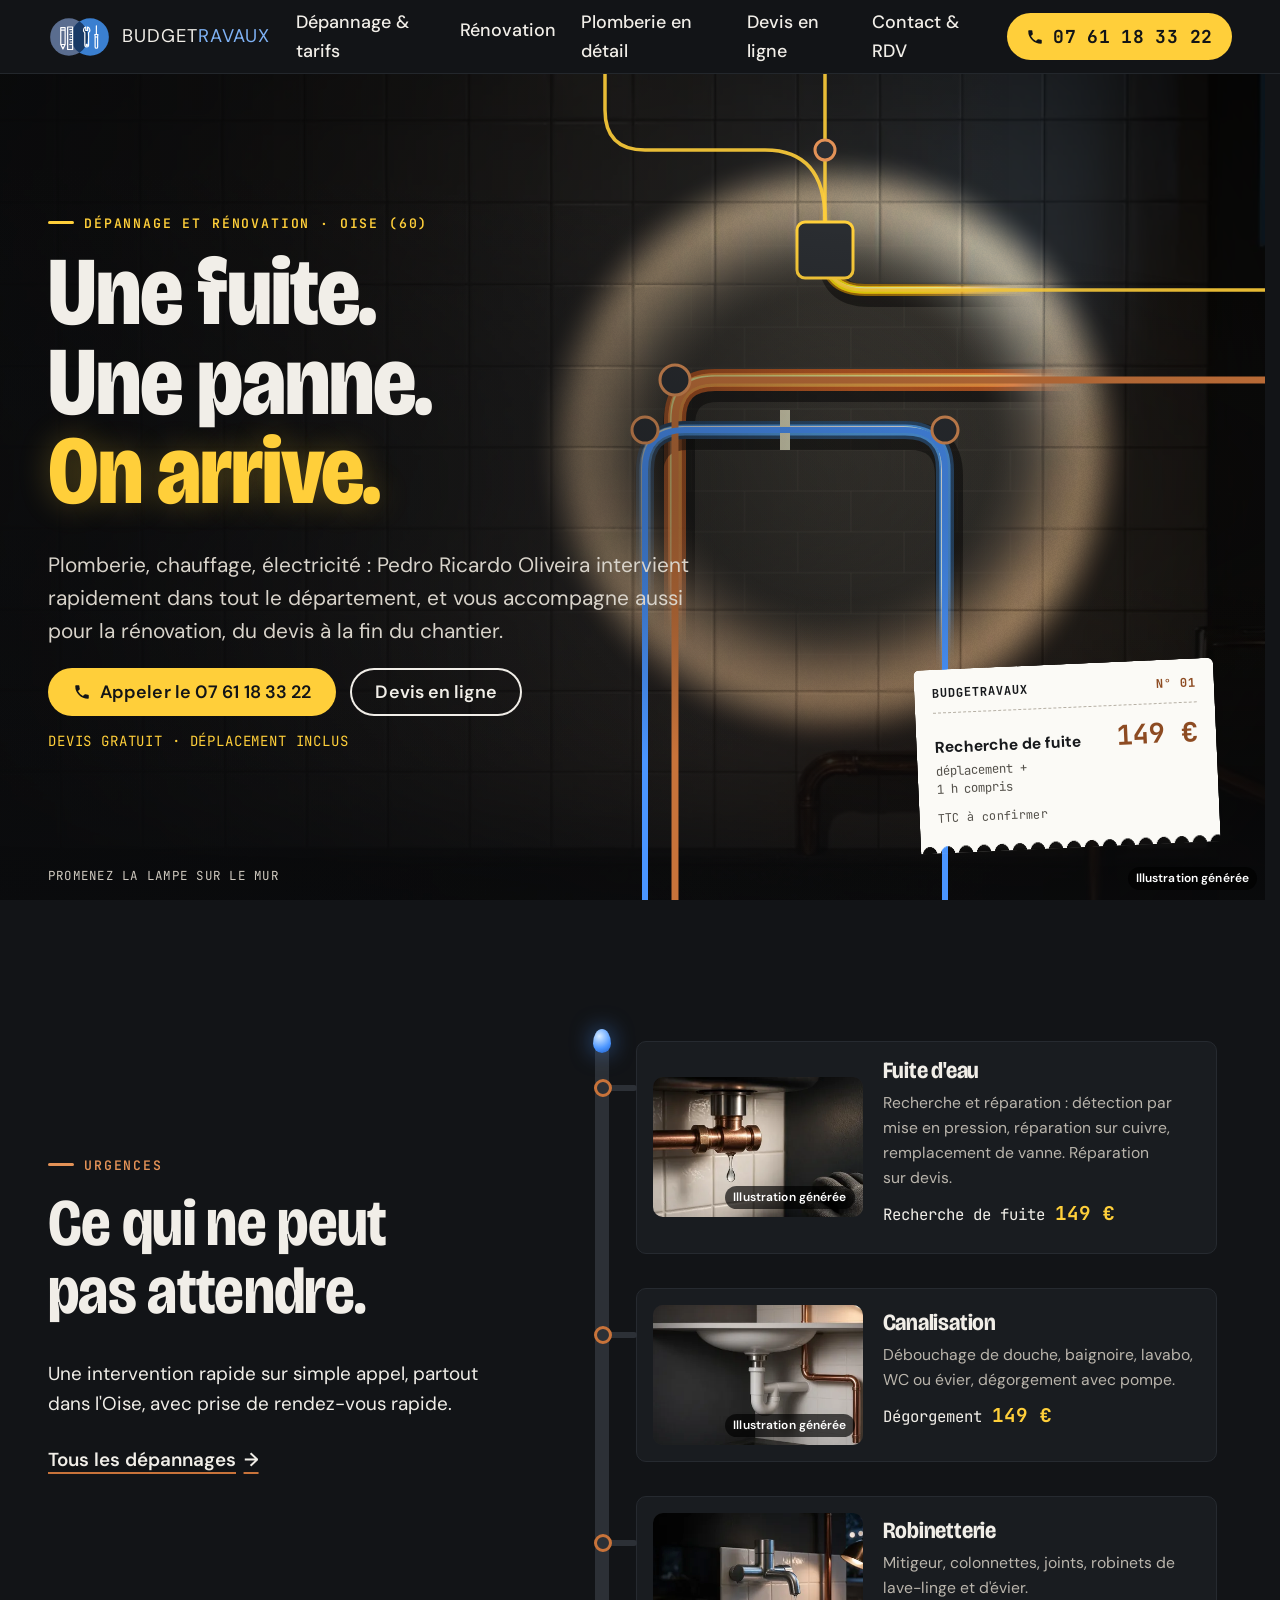
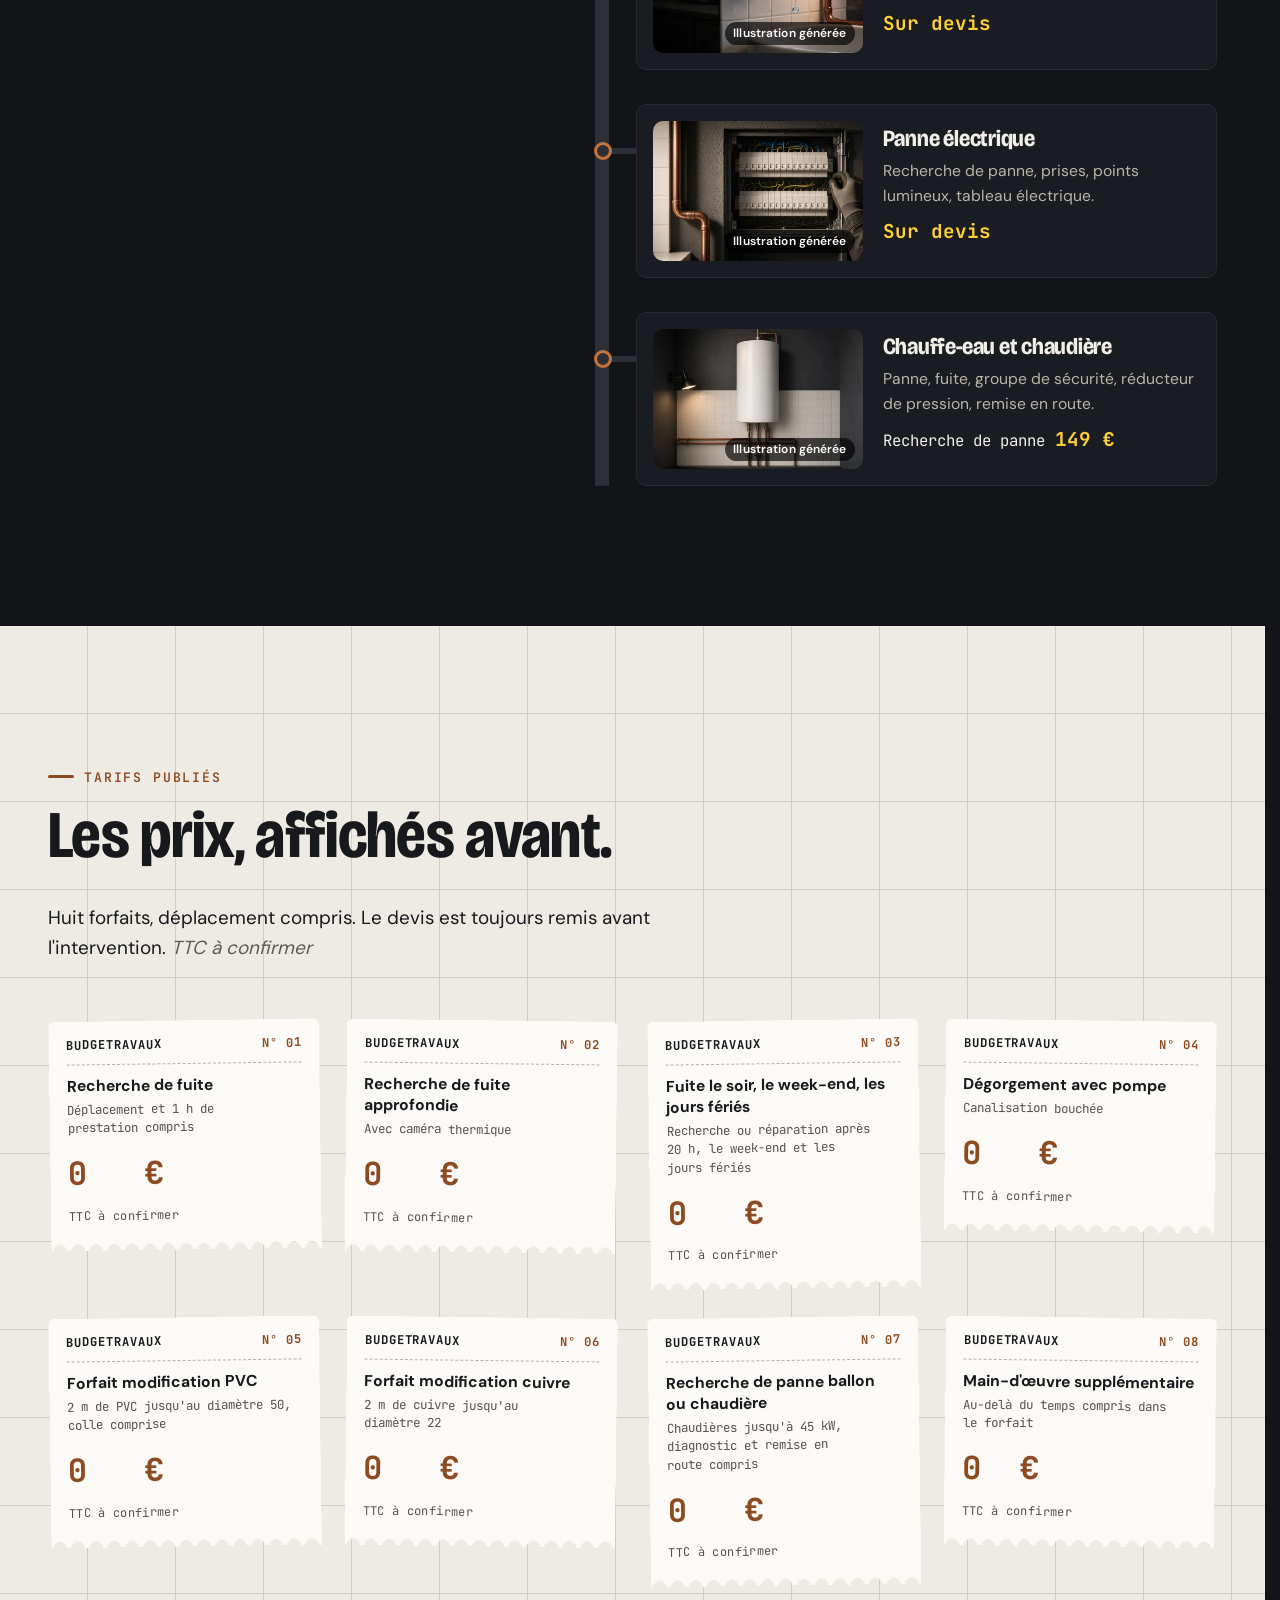
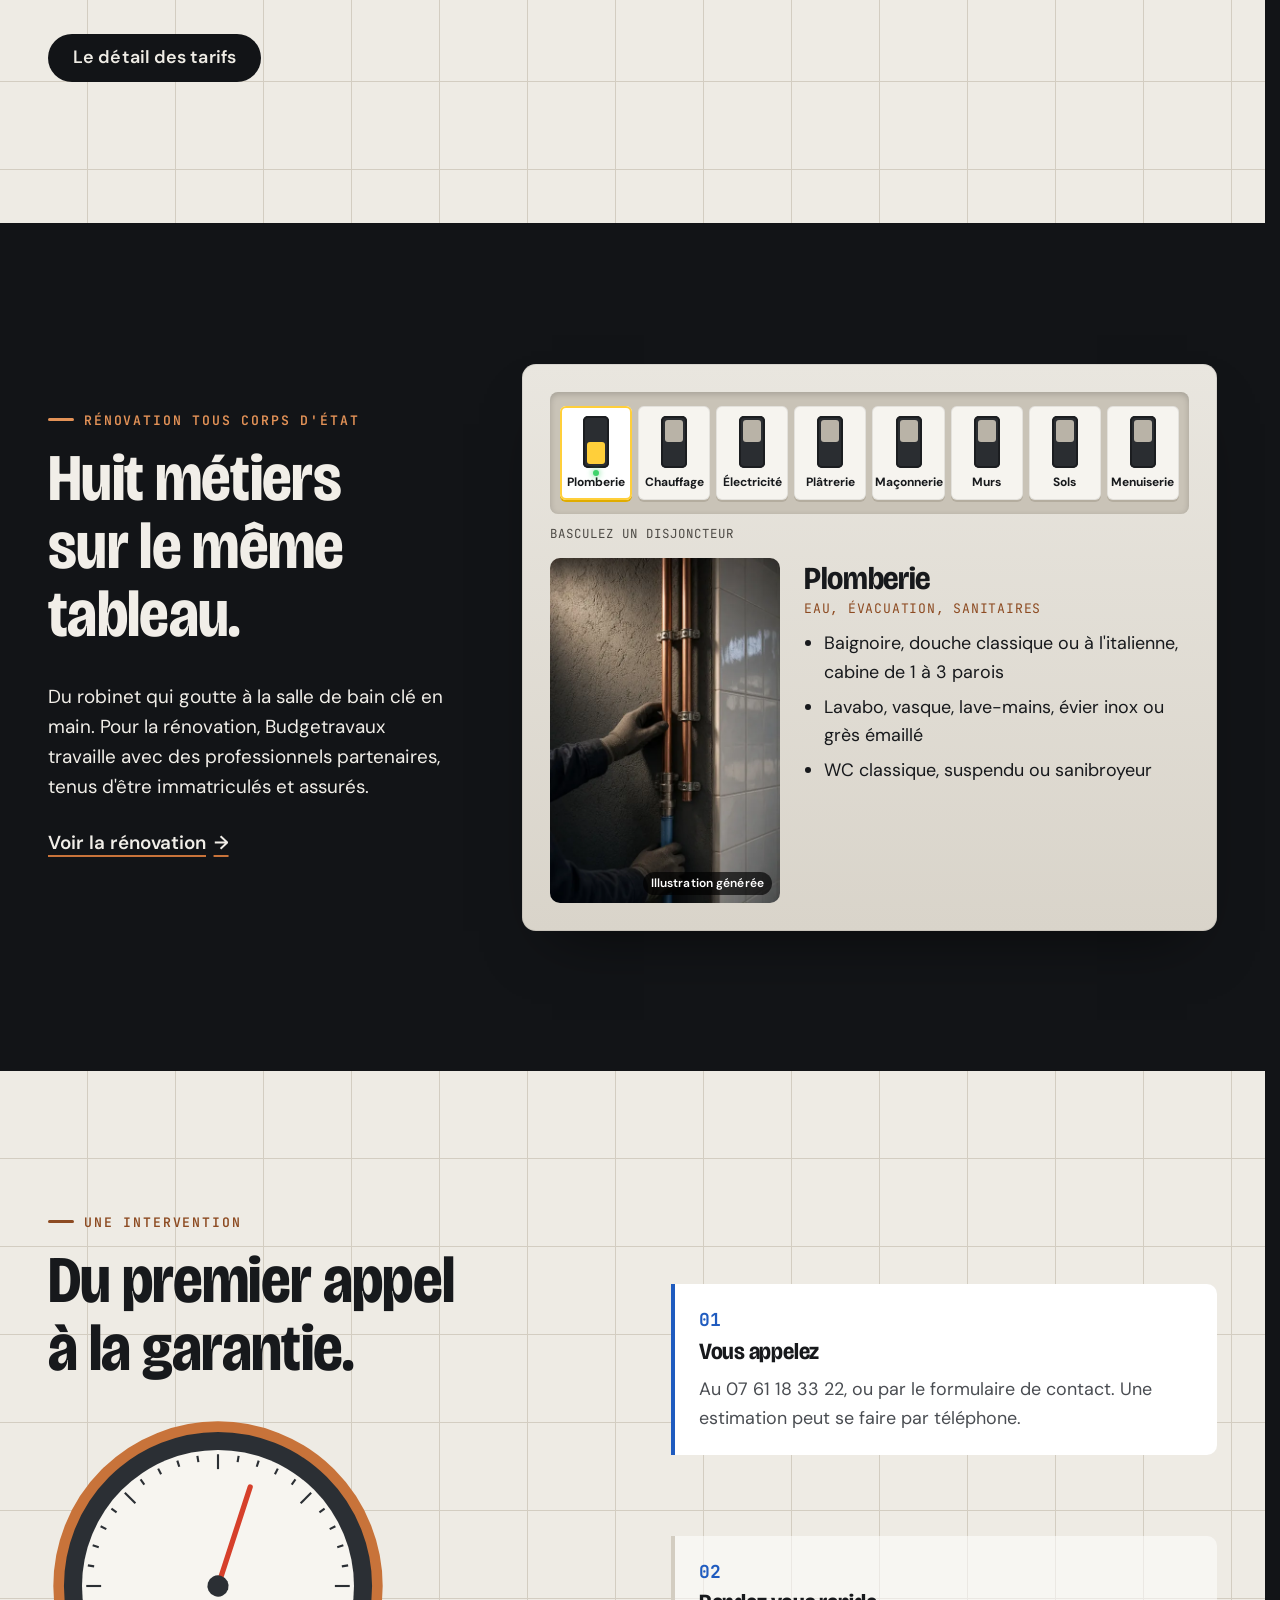
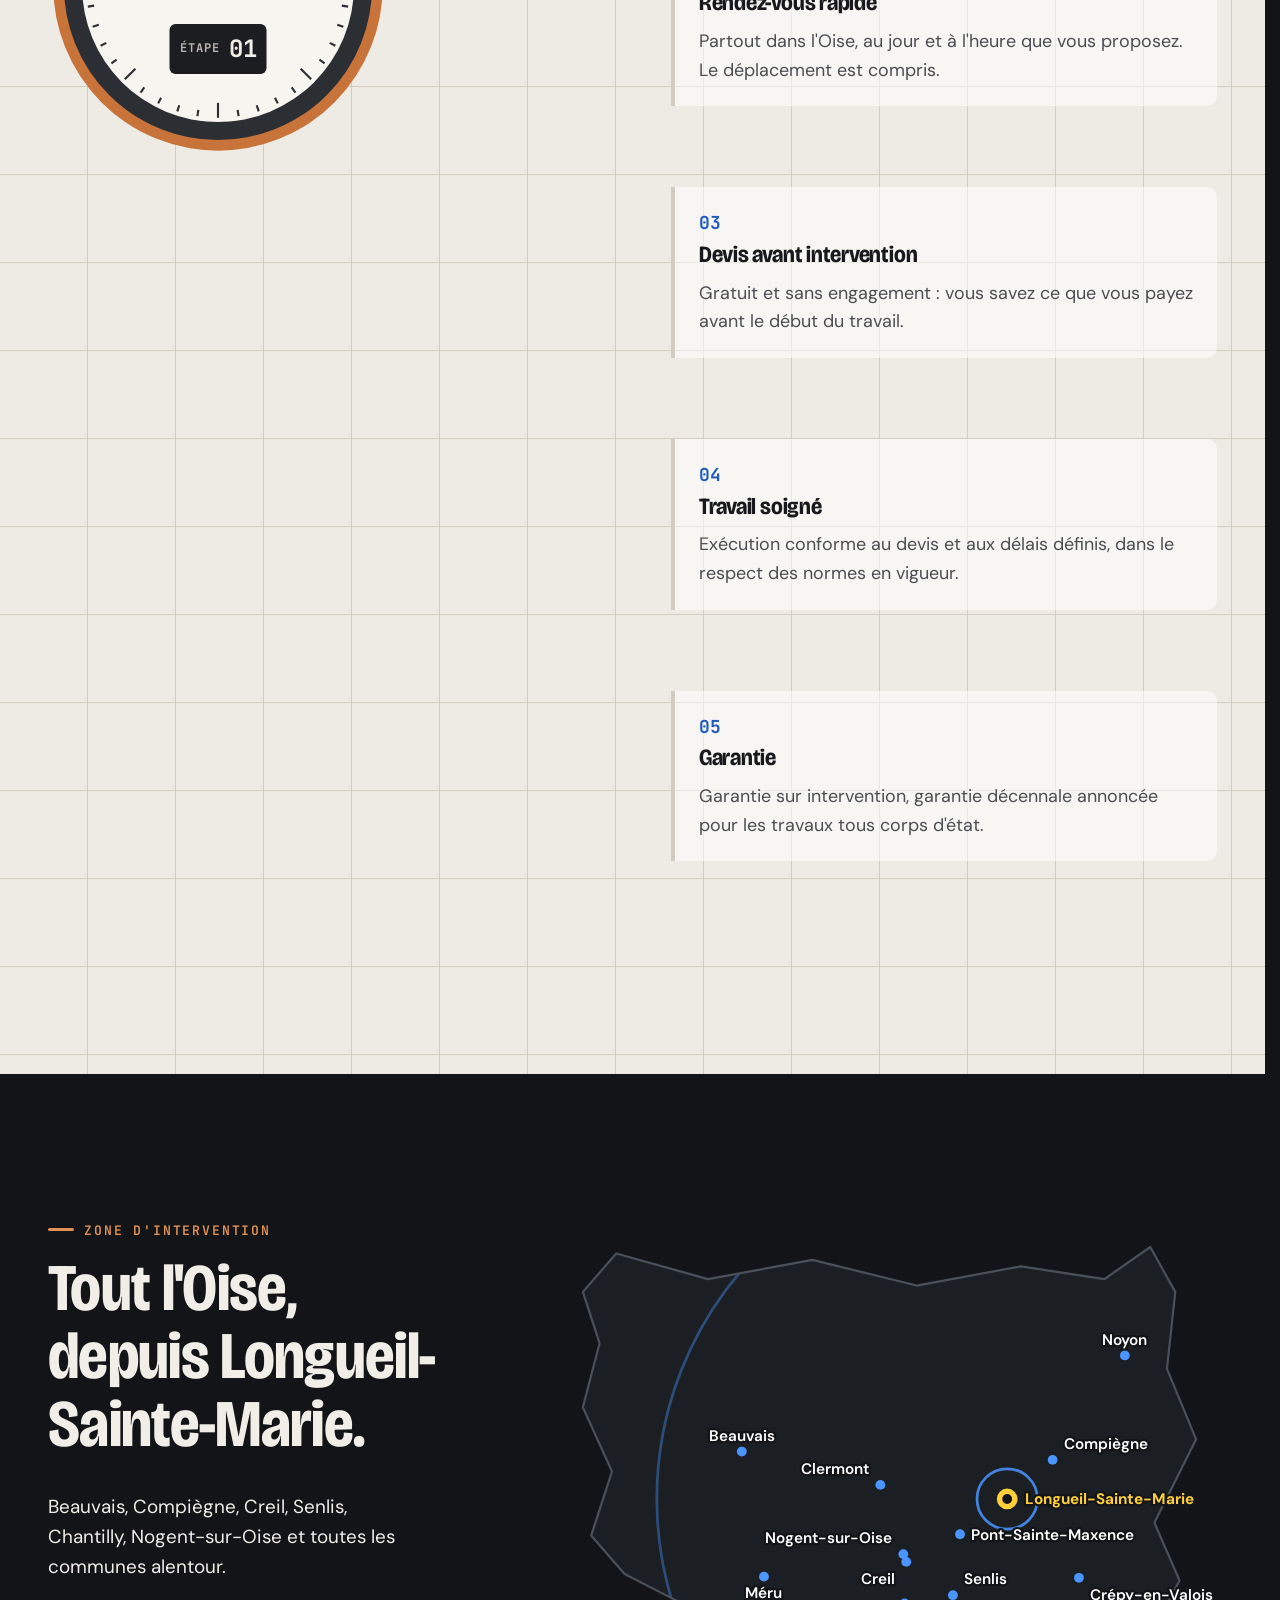
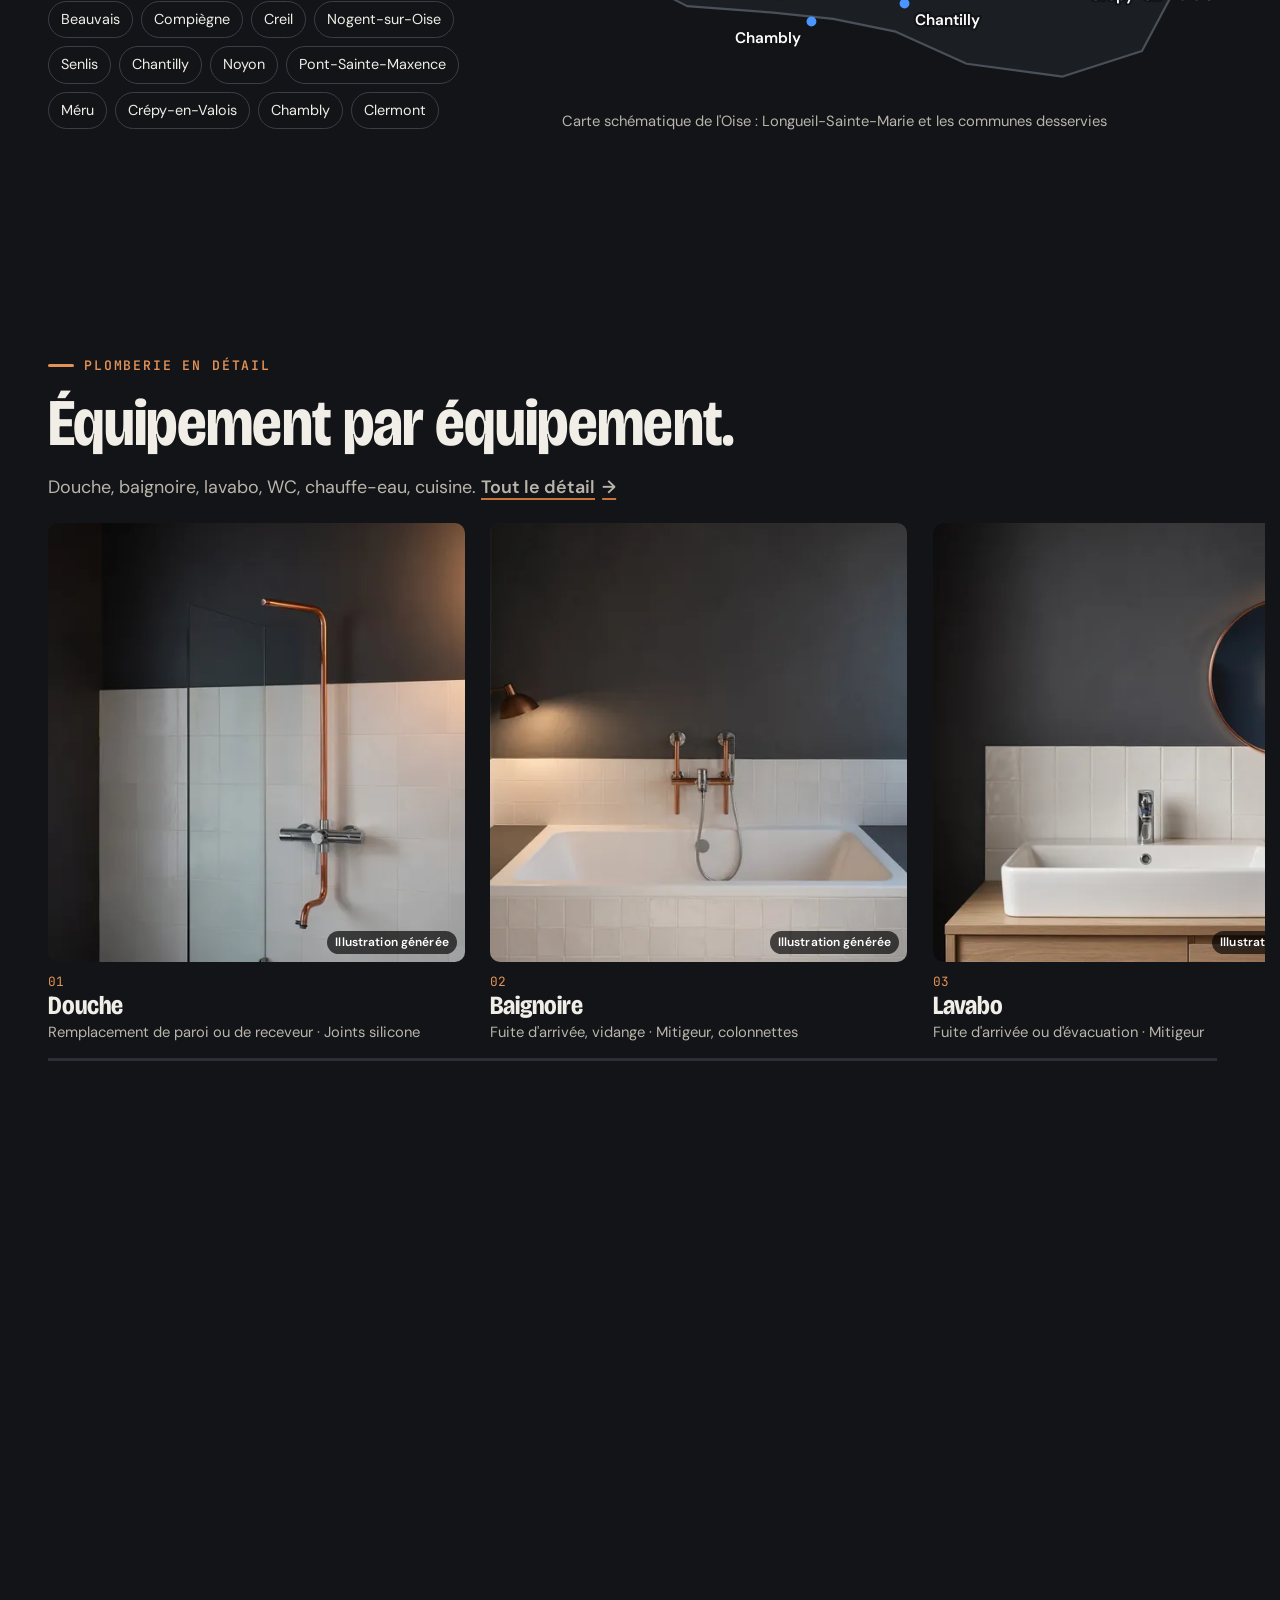
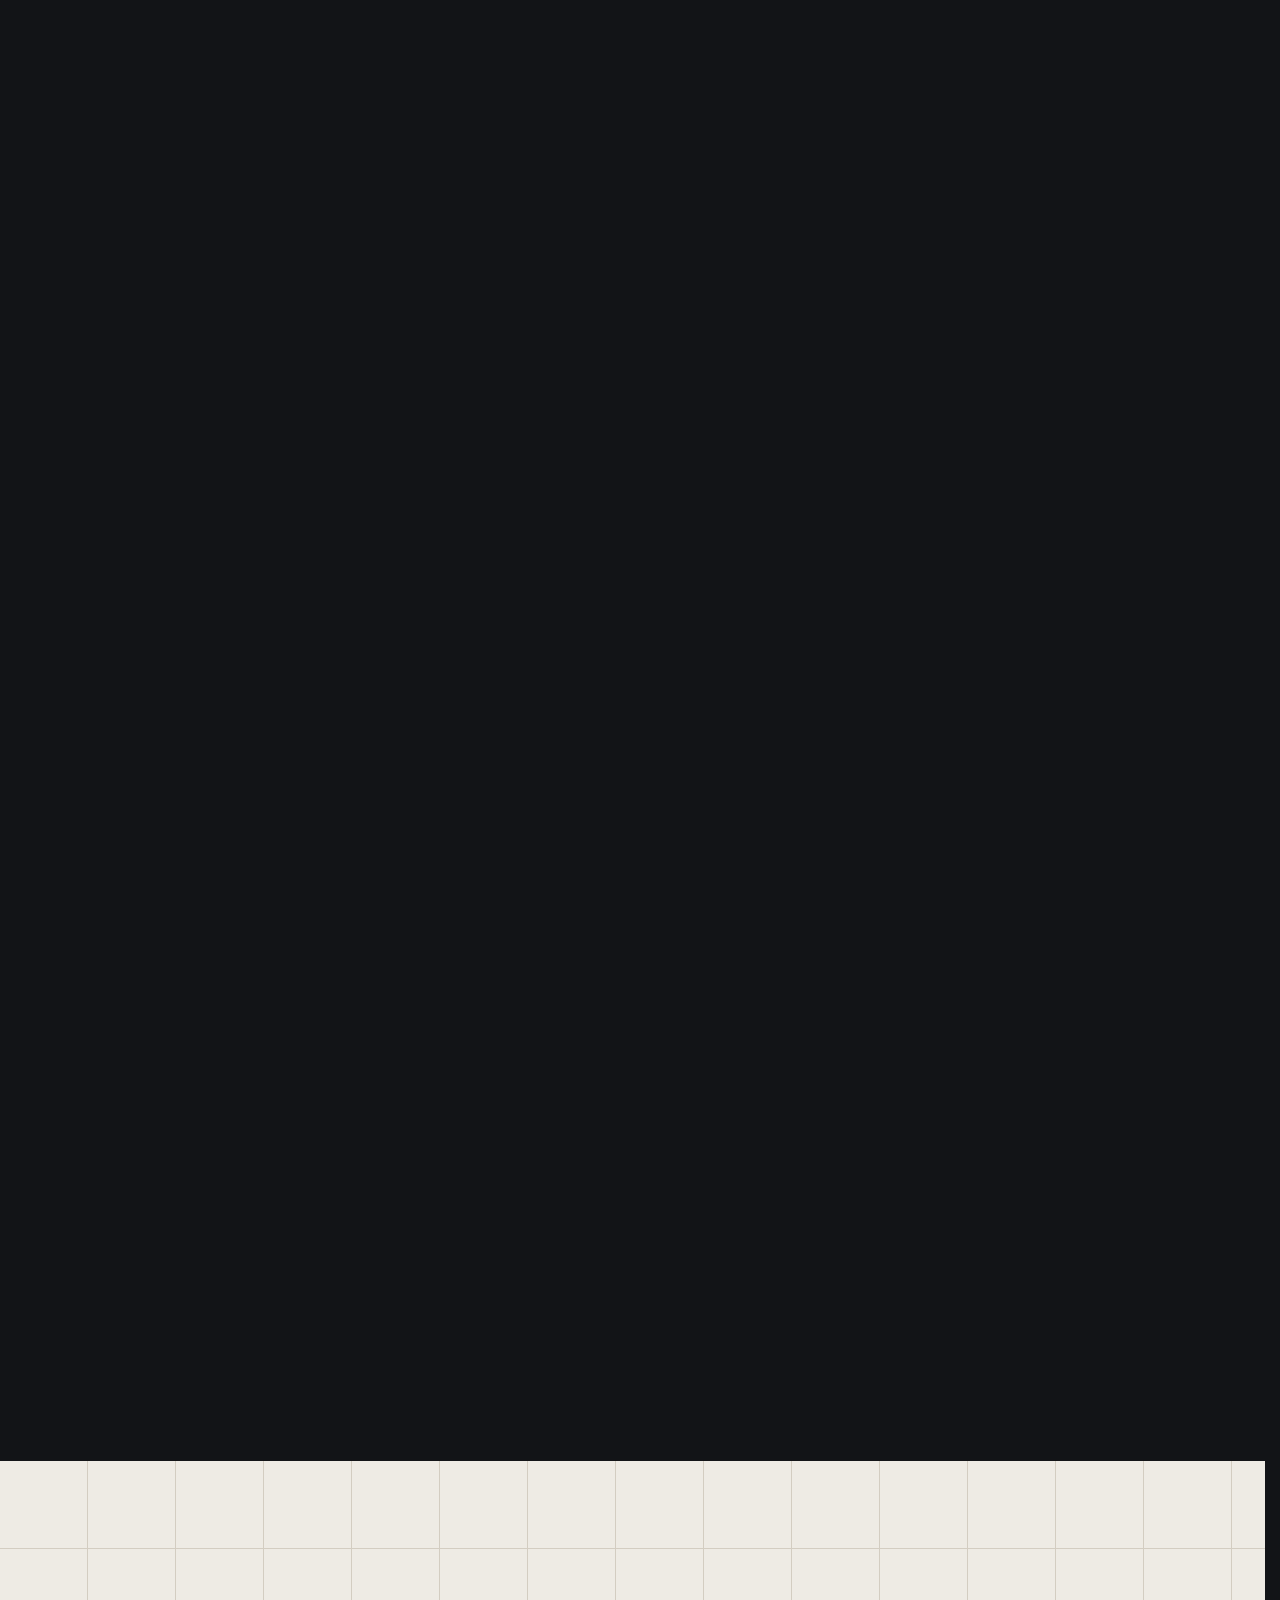
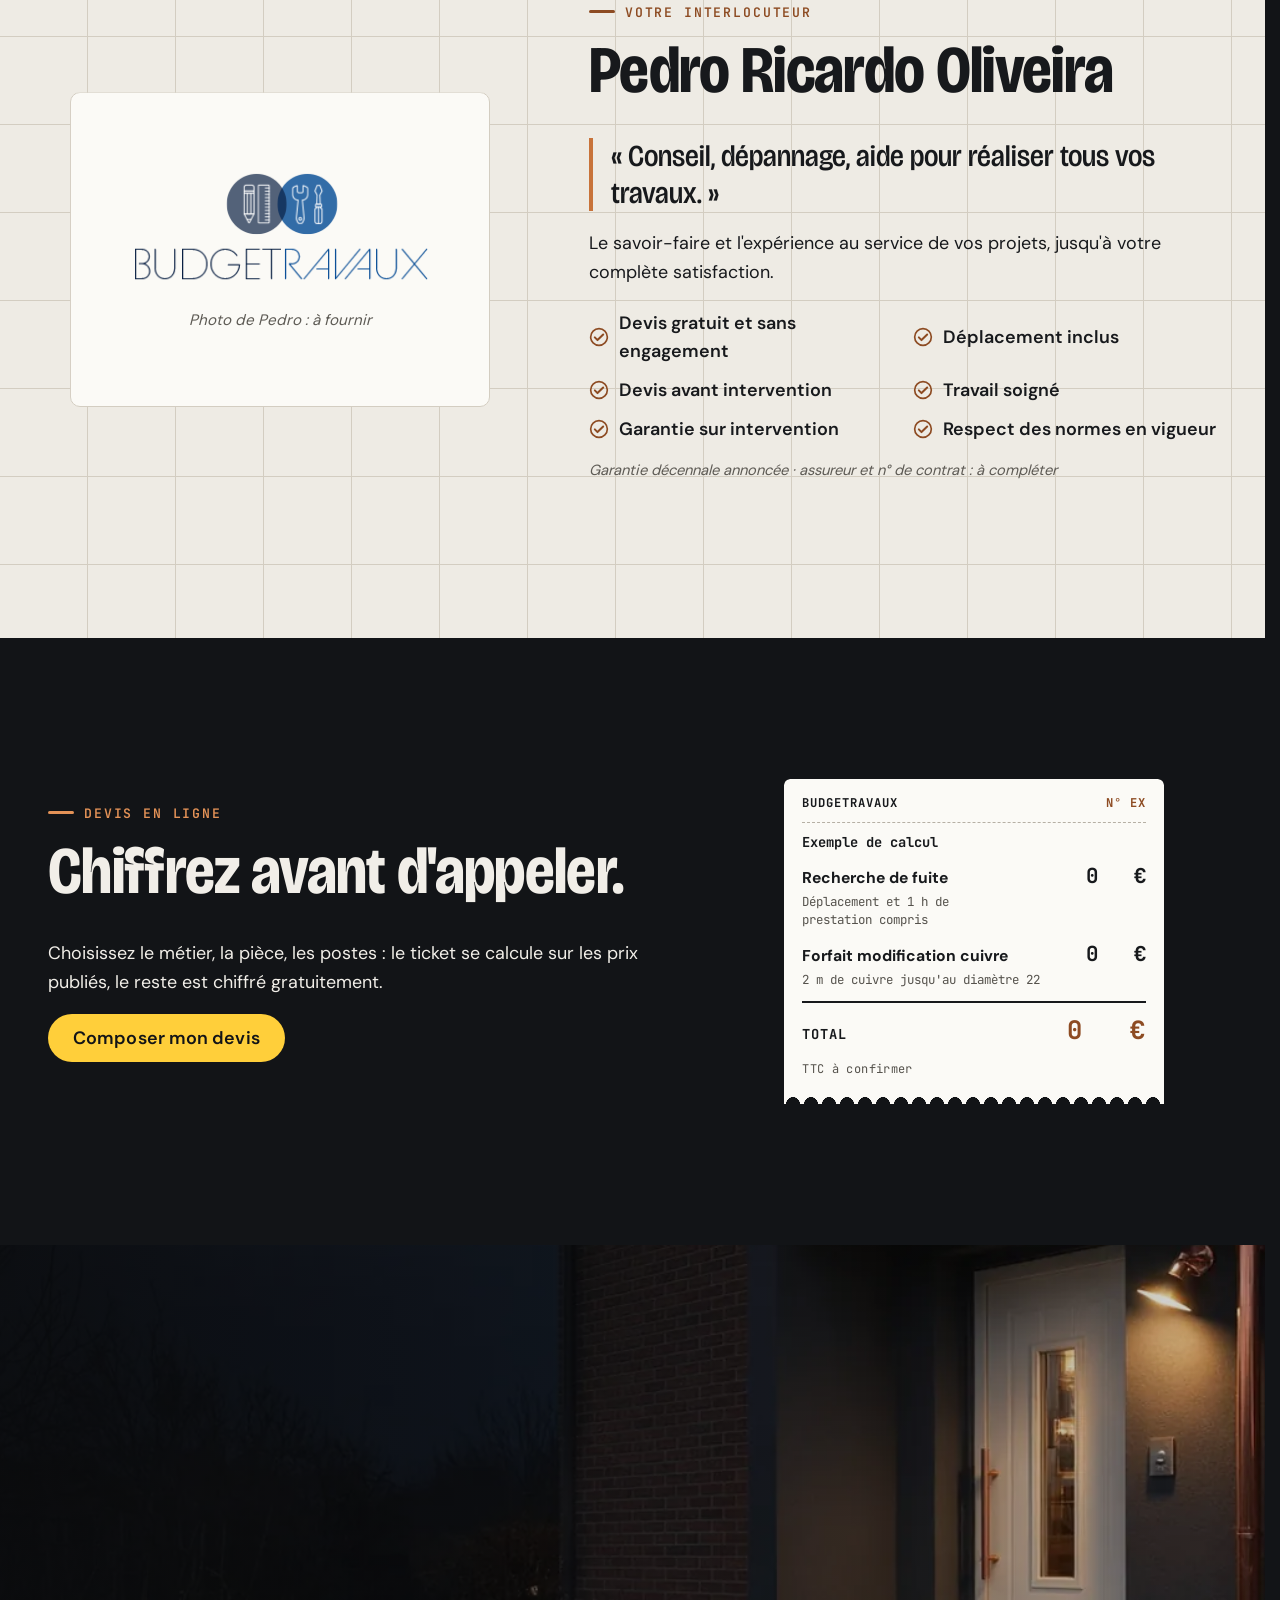
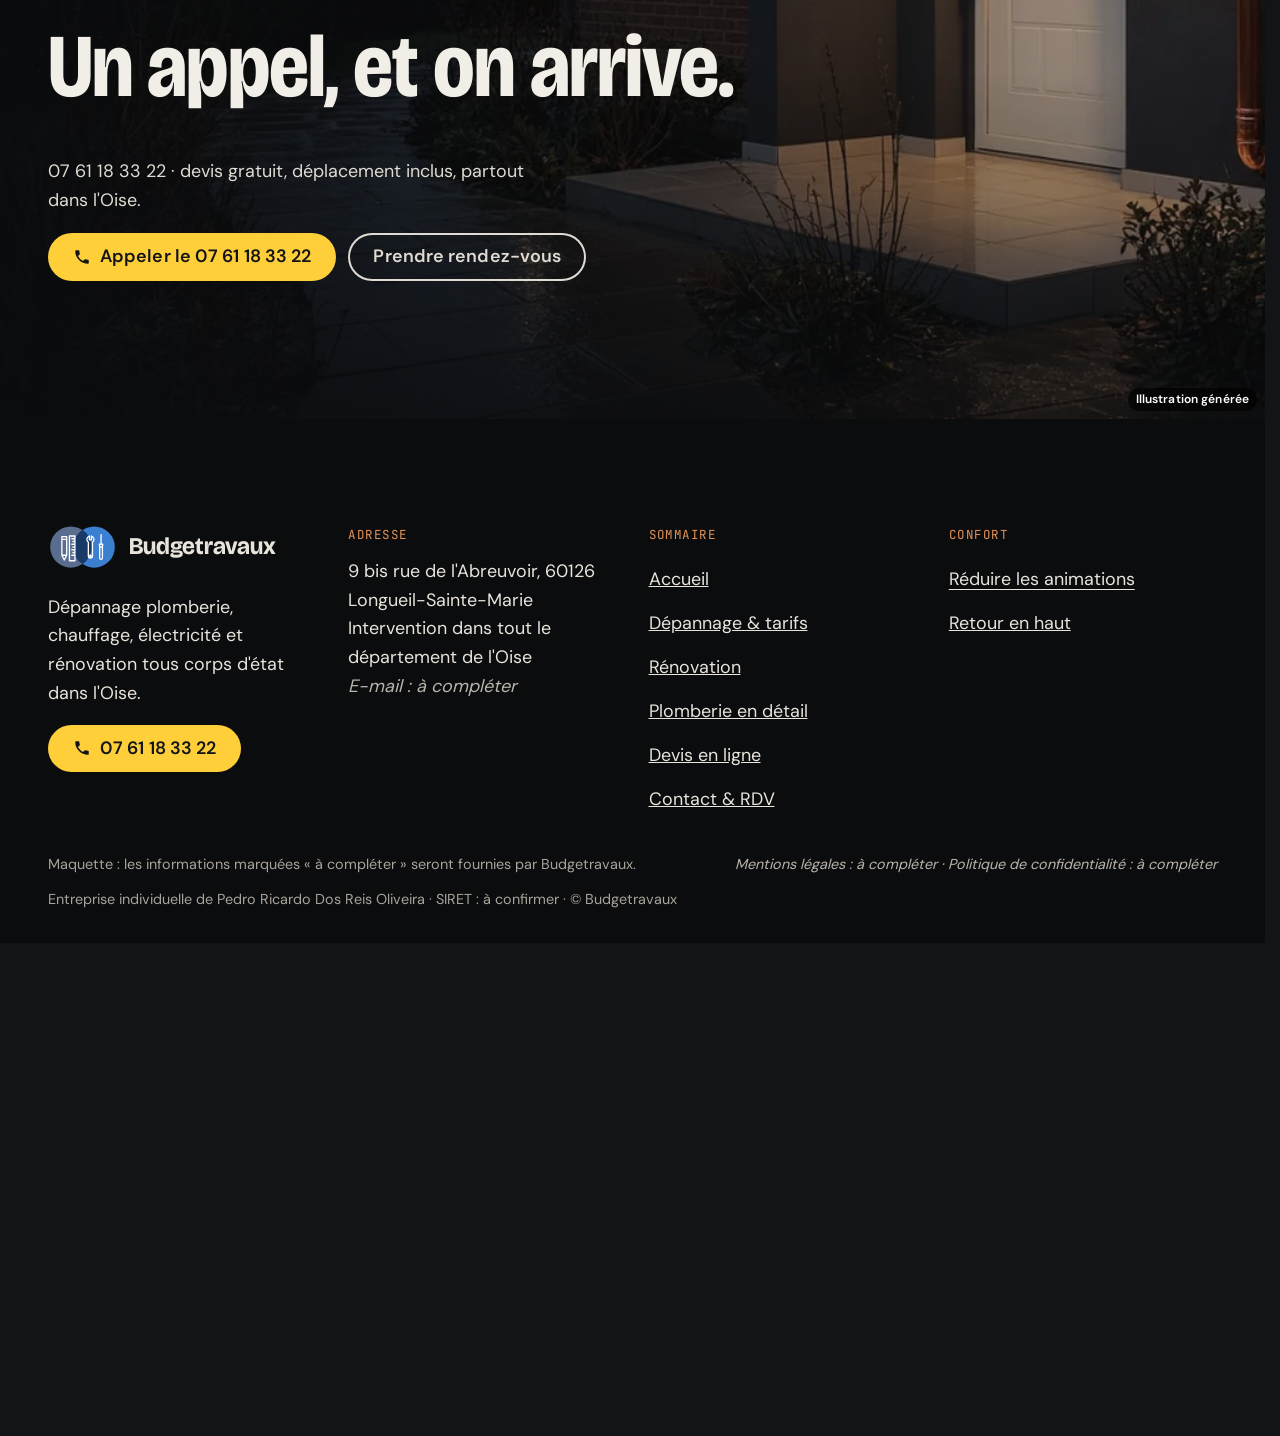
==== commit d1326a97: "Maquette v2 : une ouverture par page Co-Authored-By: Claude Opus 5.5 <noreply@anthropic.com>  Claude" ====
--- a/index.html
+++ b/index.html
@@ -1,5 +1,5 @@
 <!doctype html>
-<html lang="fr" data-v="1" data-curseur>
+<html lang="fr" data-v="2" data-curseur>
 <head>
 <meta charset="utf-8">
 <meta name="viewport" content="width=device-width, initial-scale=1, viewport-fit=cover">
@@ -41,14 +41,14 @@
 })();</script>
 <link rel="preload" href="/assets/polices/bricolage.woff2" as="font" type="font/woff2" crossorigin>
 <link rel="preload" href="/assets/polices/dm-sans.woff2" as="font" type="font/woff2" crossorigin>
-<link rel="stylesheet" href="/assets/css/socle.css?v=1">
-<link rel="stylesheet" href="/assets/css/site.css?v=1">
-<link rel="modulepreload" href="/assets/js/site.js?v=1">
-<link rel="modulepreload" href="/assets/js/socle/index.js?v=1">
+<link rel="stylesheet" href="/assets/css/socle.css?v=2">
+<link rel="stylesheet" href="/assets/css/site.css?v=2">
+<link rel="modulepreload" href="/assets/js/site.js?v=2">
+<link rel="modulepreload" href="/assets/js/socle/index.js?v=2">
 <script src="/assets/vendor/gsap.min.js" defer></script>
 <script src="/assets/vendor/ScrollTrigger.min.js" defer></script>
 <script src="/assets/vendor/SplitText.min.js" defer></script>
-<script type="module" src="/assets/js/site.js?v=1"></script>
+<script type="module" src="/assets/js/site.js?v=2"></script>
 <meta name="theme-color" content="#121417">
 <link rel="icon" href="/assets/images/favicon.svg" type="image/svg+xml">
 <link rel="apple-touch-icon" href="/assets/images/apple-touch-icon.png">
--- a/assets/css/site.css
+++ b/assets/css/site.css
@@ -669,3 +669,144 @@
   html:not(.js) [data-menu-bouton] { display: none; }
   html:not(.js) .hero-intro { display: none; }
 }
+
+/* ===================== v2 · ouvertures propres à chaque page ===================== */
+.ov { position: relative; overflow: hidden; padding-top: calc(var(--entete-h) + clamp(28px, 6vh, 64px)); padding-bottom: calc(var(--barres-h) + clamp(28px, 6vh, 64px)); }
+.ov-titre { font-size: clamp(2.4rem, min(5.8vw, 9.5vh), 5.6rem); font-weight: 800; font-stretch: 80%; line-height: .94; letter-spacing: -.012em; margin: 0 0 .32em; text-wrap: balance; }
+.ov-intro { max-width: 34em; font-size: clamp(1.02rem, .98rem + .35vw, 1.22rem); }
+.ov .hero-actions { margin-bottom: 12px; }
+.ov.sombre, .ov-bon, .ov-trappe, .ov-numero { background: var(--nuit); color: var(--texte); }
+.ov-bon .ov-intro, .ov-trappe .ov-intro { color: #d4cfc6; }
+.ov-bon .surtitre, .ov-trappe .surtitre, .ov-numero .surtitre { color: var(--jaune); }
+
+/* Dépannage · bon d'intervention */
+.ov-bon { min-height: min(100svh, 980px); display: grid; align-items: center; }
+.ov-bon::before { content: ''; position: absolute; inset: 0; pointer-events: none; opacity: .06;
+  background-image: linear-gradient(#fff 1px, transparent 1px), linear-gradient(90deg, #fff 1px, transparent 1px); background-size: 72px 72px; }
+.ov-bon-grille { position: relative; display: grid; grid-template-columns: minmax(0, 1.1fr) minmax(0, .9fr); gap: clamp(28px, 5vw, 80px); align-items: center; }
+.ov-bon-visuel { position: relative; justify-self: end; width: min(100%, 460px); padding-bottom: 72px; }
+.ov-bon-photo { aspect-ratio: 4 / 5; border-radius: 4px; box-shadow: 0 40px 80px -40px rgba(0,0,0,.9); max-height: 68svh; }
+.ticket--bon { position: absolute; left: -16%; bottom: 0; width: min(330px, 76%); transform: rotate(-3deg); z-index: 2; font-size: .9rem; }
+.ticket--bon .ticket-prix { font-size: 1.45rem; color: var(--cuivre-fonce); }
+.ticket--bon .ticket-num { color: var(--encre); }
+.ticket--bon .ticket-pied a { color: inherit; }
+@media (max-width: 860px) {
+  .ov-bon { min-height: 0; }
+  .ov-bon-grille { grid-template-columns: 1fr; }
+  .ov-bon-visuel { justify-self: center; width: min(100%, 420px); padding-bottom: 96px; }
+  .ov-bon-photo { aspect-ratio: 4 / 3; }
+  .ticket--bon { left: auto; right: 4%; width: min(300px, 86%); }
+}
+
+/* Rénovation · du plan au réel */
+.ov-chantier { display: flex; flex-direction: column; min-height: min(100svh, 1000px); padding-bottom: 0; }
+.ov-chantier .ov-titre { font-size: clamp(2.6rem, min(8.2vw, 12vh), 8.4rem); max-width: none; margin-bottom: .22em; }
+.ov-chantier-rangee { display: grid; grid-template-columns: minmax(0, 1.1fr) minmax(0, .9fr); gap: clamp(20px, 4vw, 64px); align-items: end; }
+.ov-chantier-rangee .ov-intro { margin: 0; color: var(--encre-doux); }
+.ov-chantier-rangee .hero-actions { margin: 0 0 10px; }
+.ov-chantier .hero-info { color: var(--cuivre-fonce); }
+.ov-chantier-bande { position: relative; flex: 1 1 auto; min-height: clamp(220px, 38svh, 520px); margin-top: clamp(20px, 4vh, 44px); }
+.ov-chantier-photo { position: absolute; inset: 0; border-radius: 0; }
+.ov-calque { position: absolute; inset: 0; z-index: 2; pointer-events: none; background: rgba(23, 63, 128, .9); clip-path: inset(0 0 0 38%); }
+.ov-calque svg { position: absolute; inset: 0; width: 100%; height: 100%; }
+.ov-calque path { fill: none; stroke: rgba(255,255,255,.85); stroke-width: 2.5; stroke-linecap: round; stroke-linejoin: round; }
+.ov-calque .cotes path { stroke-width: 1.5; stroke: #ffd96b; }
+.ov-calque::before { content: ''; position: absolute; inset: 0; opacity: .22; background-image: linear-gradient(#fff 1px, transparent 1px), linear-gradient(90deg, #fff 1px, transparent 1px); background-size: 32px 32px; }
+.ov-calque-legende { position: absolute; right: var(--gouttiere); top: 16px; margin: 0; padding: 4px 10px; border: 1px solid rgba(255,255,255,.7); font-family: var(--police-mono); font-size: .78rem; letter-spacing: .1em; text-transform: uppercase; color: #fff; }
+.ov-calque-bord { position: absolute; z-index: 3; top: 0; bottom: 0; left: 38%; width: 4px; margin-left: -2px; background: var(--jaune); box-shadow: 0 0 18px rgba(255, 207, 58, .6); pointer-events: none; }
+.ov-chantier-photo .mention-ia { z-index: 4; }
+html.calme .ov-calque, html.calme .ov-calque-bord, html:not(.js) .ov-calque, html:not(.js) .ov-calque-bord { display: none; }
+@media (max-width: 860px) {
+  .ov-chantier { min-height: 0; }
+  .ov-chantier-rangee { grid-template-columns: 1fr; }
+  .ov-chantier-bande { flex: none; height: 46svh; }
+}
+
+/* Plomberie · trappe de visite */
+.ov-trappe { min-height: min(100svh, 980px); display: grid; align-items: center; }
+.ov-trappe-grille { display: grid; grid-template-columns: minmax(0, 1fr) minmax(0, 1fr); gap: clamp(28px, 5vw, 88px); align-items: center; }
+.ov-trappe .ov-titre { font-size: clamp(2.3rem, min(5vw, 8.5vh), 5rem); }
+.ov-sommaire { margin-top: clamp(14px, 3vh, 28px); padding-top: 14px; border-top: 1px solid #2e3238; }
+.ov-sommaire p { margin: 0 0 8px; font-family: var(--police-mono); font-size: .78rem; letter-spacing: .12em; text-transform: uppercase; color: var(--cuivre-clair); }
+.ov-sommaire ol { list-style: none; margin: 0; padding: 0; display: grid; grid-template-columns: repeat(2, minmax(0, 1fr)); gap: 0 24px; }
+.ov-sommaire a { display: flex; align-items: center; gap: 10px; min-height: 40px; color: inherit; text-decoration: none; border-bottom: 1px solid #23272c; }
+.ov-sommaire a span { font-family: var(--police-mono); font-size: .8rem; color: var(--cuivre-clair); }
+.ov-sommaire a:hover { color: var(--jaune); }
+.ov-trappe-cadre { position: relative; justify-self: end; width: min(100%, 540px); aspect-ratio: 1; padding: 22px; border-radius: 6px;
+  background: linear-gradient(145deg, #e9e5dc, #c9c3b7); box-shadow: inset 0 0 0 1px rgba(0,0,0,.15), 0 40px 80px -40px rgba(0,0,0,.9); max-height: 74svh; }
+.ov-trappe-photo { position: absolute; inset: 22px; border-radius: 2px; box-shadow: inset 0 0 0 3px #a8a194; }
+.ov-trappe-porte { position: absolute; inset: 22px; z-index: 2; border-radius: 2px; transform-origin: 0 50%; pointer-events: none;
+  background-color: #eeebe4; background-image: linear-gradient(#d3cdc1 2px, transparent 2px), linear-gradient(90deg, #d3cdc1 2px, transparent 2px); background-size: 25% 25%; background-position: -1px -1px; opacity: 0; }
+.vis { position: absolute; z-index: 3; width: 16px; height: 16px; border-radius: 50%; background: radial-gradient(circle at 35% 35%, #f2efe8, #8f897d); box-shadow: inset 0 0 0 1px rgba(0,0,0,.3); }
+.vis::after { content: ''; position: absolute; left: 3px; right: 3px; top: 7px; height: 2px; background: #5d584f; }
+.vis--hg { left: 4px; top: 4px; } .vis--hd { right: 4px; top: 4px; } .vis--bg { left: 4px; bottom: 4px; } .vis--bd { right: 4px; bottom: 4px; }
+.ov-trappe-photo .mention-ia { z-index: 4; }
+@media (max-width: 860px) {
+  .ov-trappe { min-height: 0; }
+  .ov-trappe-grille { grid-template-columns: 1fr; }
+  .ov-trappe-cadre { justify-self: center; width: min(100%, 420px); order: 2; }
+  .ov-sommaire { order: 3; }
+}
+@media (max-width: 480px) { .ov-sommaire ol { grid-template-columns: 1fr; } }
+
+/* Devis · mètre ruban */
+.ov-metre { padding-bottom: clamp(20px, 4vh, 40px); }
+.ov-metre-grille { display: grid; grid-template-columns: minmax(0, 1.2fr) minmax(0, .8fr); gap: clamp(24px, 5vw, 72px); align-items: center; }
+.ov-metre .ov-titre { font-size: clamp(2.3rem, min(5.4vw, 9vh), 5.2rem); }
+.ov-metre .ov-intro { color: var(--encre-doux); }
+.ov-metre .hero-info { color: var(--cuivre-fonce); }
+.ov-metre-photo { aspect-ratio: 4 / 3; border-radius: 4px; transform: rotate(2deg); box-shadow: 0 30px 60px -36px rgba(0,0,0,.6); }
+.ov-metre-ruban { position: relative; margin-top: clamp(20px, 4vh, 40px); padding-left: var(--gouttiere); display: flex; align-items: center; }
+.ov-metre-bande { position: relative; flex: 1; height: 96px; overflow: hidden; background: linear-gradient(180deg, #ffd84d, #f3c21c); border-block: 2px solid #c99a00; transform-origin: 100% 50%; }
+.ov-metre-graduations { position: absolute; left: 0; top: 0; height: 56px; width: 2400px; max-width: none; }
+.ov-metre-graduations path { stroke: #1b1d20; stroke-width: 2; }
+.ov-metre-graduations text { font-family: var(--police-mono); font-size: 15px; font-weight: 700; fill: #1b1d20; }
+.ov-metre-etapes { position: absolute; left: 0; right: 0; bottom: 8px; list-style: none; margin: 0; padding: 0 clamp(8px, 2vw, 24px); display: grid; grid-template-columns: repeat(4, minmax(0, 1fr)); gap: 8px; }
+.ov-metre-etapes li { display: flex; align-items: center; gap: 8px; min-width: 0; font-weight: 700; font-size: .92rem; color: #1b1d20; white-space: nowrap; overflow: hidden; text-overflow: ellipsis; }
+.ov-metre-etapes span { flex: none; display: inline-grid; place-items: center; width: 24px; height: 24px; border-radius: 50%; background: #1b1d20; color: #ffd84d; font-family: var(--police-mono); font-size: .8rem; }
+.ov-metre-boitier { flex: none; width: 112px; height: 112px; margin-right: var(--gouttiere); border-radius: 22px; background: radial-gradient(circle at 50% 50%, #2b2f34 0 18px, #d93a2b 19px 52px, #b12a1e 53px); box-shadow: 0 16px 30px -18px rgba(0,0,0,.6); }
+@media (max-width: 860px) {
+  .ov-metre-grille { grid-template-columns: 1fr; }
+  .ov-metre-photo { transform: none; aspect-ratio: 16 / 9; }
+  .ov-metre-bande { height: 118px; }
+  .ov-metre-etapes { grid-template-columns: repeat(2, minmax(0, 1fr)); bottom: 6px; row-gap: 4px; }
+  .ov-metre-etapes li { font-size: .82rem; }
+  .ov-metre-boitier { width: 72px; height: 72px; border-radius: 16px; background: radial-gradient(circle at 50% 50%, #2b2f34 0 12px, #d93a2b 13px 33px, #b12a1e 34px); }
+}
+
+/* Contact · le numéro */
+.ov-numero { display: flex; flex-direction: column; min-height: min(100svh, 980px); padding-bottom: 0; }
+.ov-numero-centre { flex: 1 0 auto; display: flex; flex-direction: column; align-items: center; justify-content: center; text-align: center; padding-bottom: clamp(20px, 4vh, 40px); }
+.ov-numero-titre { margin: 0 0 .4em; font-size: clamp(1.6rem, 1.2rem + 1.8vw, 2.8rem); font-weight: 700; font-stretch: 88%; text-wrap: balance; }
+.ov-numero-legende { margin: 0 0 6px; font-family: var(--police-mono); font-size: .8rem; letter-spacing: .14em; text-transform: uppercase; color: var(--cuivre-clair); }
+.ov-numero-tel { display: inline-flex; flex-wrap: wrap; justify-content: center; gap: 0 .32em; margin: 0 0 .3em; font-family: var(--police-mono); font-weight: 700; font-size: clamp(2.2rem, 10.5vw, 8.6rem); line-height: 1.05; letter-spacing: -.02em; color: var(--jaune); text-decoration: none; text-shadow: 0 0 .4em rgba(255, 207, 58, .22); font-variant-numeric: tabular-nums; }
+.ov-numero-tel:hover { color: #ffe07a; }
+.ov-numero-tel:focus-visible { outline-offset: 8px; }
+.paire { display: inline-block; overflow: hidden; padding-block: .06em; }
+.paire-in { display: inline-block; }
+.ov-numero-actions { margin: 6px 0 10px; }
+.ov-numero .hero-info { color: #cfc9bf; text-transform: none; letter-spacing: .02em; }
+.ov-numero-bande { position: relative; flex: none; height: clamp(170px, 30svh, 360px); border-radius: 0; border-top: 6px solid var(--cuivre); }
+.ov-numero-bande::after { content: ''; position: absolute; inset: 0; z-index: 1; background: linear-gradient(180deg, rgba(18,20,23,.55), transparent 45%); pointer-events: none; }
+.ov-numero-bande .mention-ia { z-index: 3; }
+@media (max-width: 760px) { .ov-numero { min-height: 0; } .ov-numero-bande { height: 30svh; } }
+@media (max-height: 640px) and (max-width: 760px) { .ov-intro { display: none; } .ov-sommaire { display: none; } }
+/* v2 · réglages après captures */
+.ov-calque { background: rgba(23, 63, 128, .74); clip-path: inset(0 0 0 50%); }
+.ov-calque-bord { left: 50%; }
+@media (max-width: 860px) {
+  .ov-metre-etapes li { white-space: normal; overflow: visible; text-overflow: clip; line-height: 1.1; }
+  .ov-metre-bande { height: 132px; }
+}
+
+/* v2 · corrections d'audit */
+.ov-sommaire a { min-height: 44px; }
+.ov-numero-tel { min-height: 48px; align-items: center; }
+.paire { overflow: visible; clip-path: inset(0 -.15em); }
+.ov-metre-bande { height: auto; overflow: visible; display: flex; flex-direction: column; background: #f6c933; clip-path: inset(0); }
+.ov-metre-reglet { position: relative; height: 56px; clip-path: inset(0); }
+.ov-metre-graduations { position: absolute; }
+.ov-metre-etapes { position: static; padding-block: 4px 10px; }
+@media (max-width: 860px) { .ov-metre-bande { height: auto; } .ov-metre-etapes { padding-block: 2px 8px; } }
+.ov-metre-bande { clip-path: none; }
+@media (max-width: 420px) { .ov-metre-etapes { grid-template-columns: 1fr; row-gap: 2px; } .ov-metre-boitier { width: 56px; height: 56px; border-radius: 14px; background: radial-gradient(circle at 50% 50%, #2b2f34 0 9px, #d93a2b 10px 25px, #b12a1e 26px); } }
